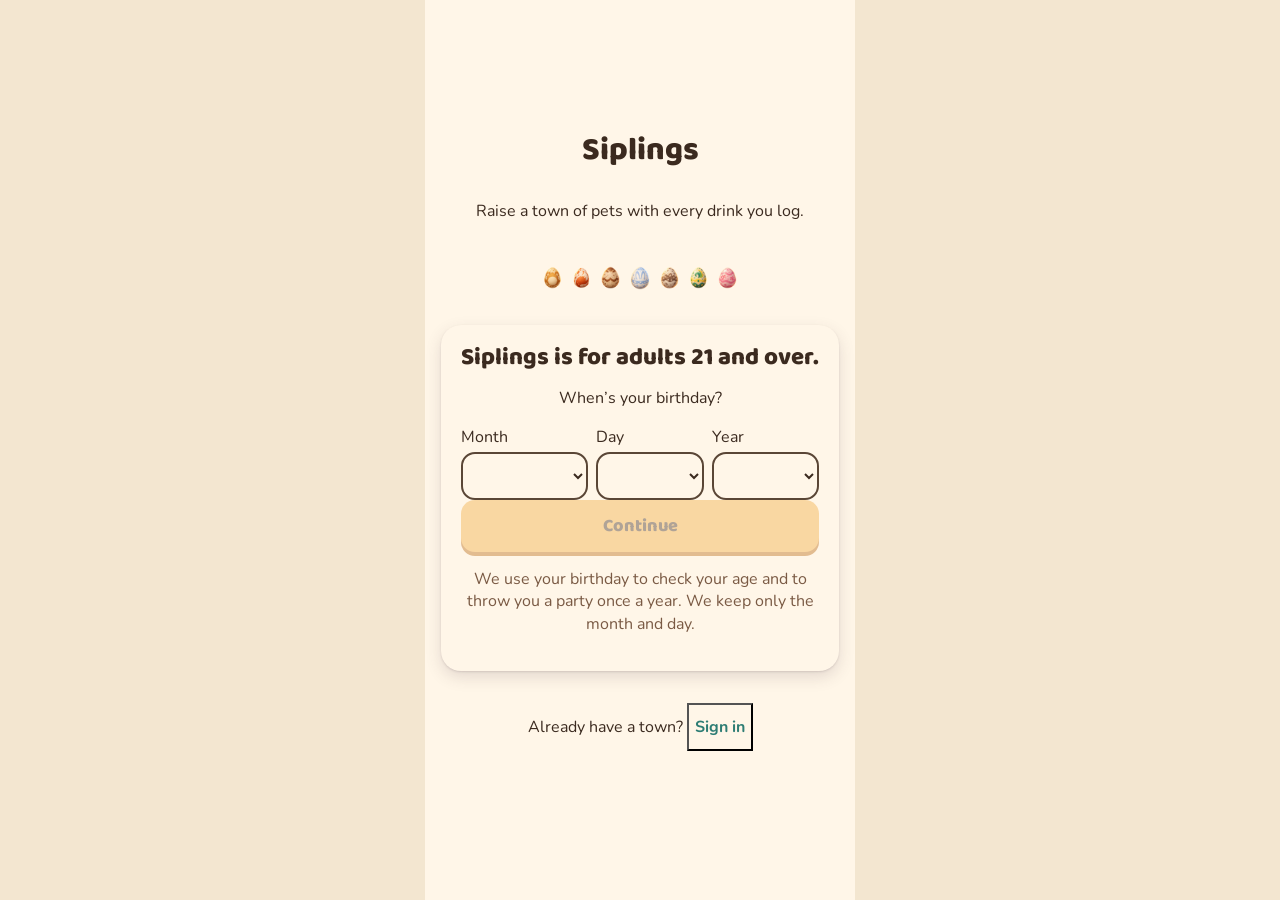
==== index.html @ 658ad74b "Deploy 366e95e" ====
<!doctype html>
<html lang="en">
  <head>
    <meta charset="utf-8" />
    <meta name="viewport" content="width=device-width, initial-scale=1, viewport-fit=cover" />
    <meta http-equiv="Content-Security-Policy" content="default-src 'self'; script-src 'self'; style-src 'self' 'unsafe-inline'; font-src 'self'; img-src 'self' data:; connect-src 'self' https://uokpckrjckctkxwiwllx.supabase.co; manifest-src 'self'; worker-src 'self'; base-uri 'self'; form-action 'self'; object-src 'none'" />
    <meta name="robots" content="noindex, nofollow" />
    <meta name="theme-color" content="#FFF6E8" />
    <meta name="apple-mobile-web-app-capable" content="yes" />
    <meta name="mobile-web-app-capable" content="yes" />
    <meta name="apple-mobile-web-app-status-bar-style" content="black-translucent" />
    <meta name="apple-mobile-web-app-title" content="Siplings" />
    <link rel="manifest" href="./manifest.webmanifest" />
    <link rel="icon" href="./icons/icon.svg" type="image/svg+xml" />
    <link rel="apple-touch-icon" href="./icons/apple-touch-icon.png" />
    <title>Siplings</title>
    <script type="module" crossorigin src="./assets/index-3RTa4uJ9.js"></script>
    <link rel="stylesheet" crossorigin href="./assets/index-CnV04S6D.css">
  </head>
  <body>
    <div id="app"></div>
  </body>
</html>
---- assets/index-CnV04S6D.css ----
@font-face{font-family:"Baloo 2";font-style:normal;font-display:swap;font-weight:600;src:url(./baloo-2-latin-600-normal-tIfxVoAe.woff2)format("woff2"),url(./baloo-2-latin-600-normal-B4tNaogw.woff)format("woff")}@font-face{font-family:"Baloo 2";font-style:normal;font-display:swap;font-weight:800;src:url(./baloo-2-latin-800-normal-BbF3Etk1.woff2)format("woff2"),url(./baloo-2-latin-800-normal-B8BXfZF7.woff)format("woff")}@font-face{font-family:Nunito;font-style:normal;font-display:swap;font-weight:400;src:url(./nunito-latin-400-normal-r8SDr6Up.woff2)format("woff2"),url(./nunito-latin-400-normal-DKg4f3fz.woff)format("woff")}@font-face{font-family:Nunito;font-style:normal;font-display:swap;font-weight:700;src:url(./nunito-latin-700-normal-Dort48En.woff2)format("woff2"),url(./nunito-latin-700-normal-OcDqTBcA.woff)format("woff")}:root{--cream:#fff6e8;--parchment:#f3e6d0;--ink:#3b2a1f;--ink-soft:#7a5a44;--honey:#f2a93b;--honey-edge:#b8660f;--cocoa:#5a4636;--teal:#2e7d74;--berry:#b83d55;--sage:#3d6b3a;--sky:#c9ddea;--lavender:#d9cdee;--sun:#f6d58a;--dusk:#2b2440;--cap-gold:#e8b43a;--coaster-tan:#c98b5a;--shadow-tint:74 51 70;--radius-card:20px;--radius-button:14px;--radius-pill:999px;--space:4px;--edge:4px;--nav-height:64px;--font-heading:"Baloo 2", system-ui, sans-serif;--font-body:"Nunito", system-ui, sans-serif;--safe-top:env(safe-area-inset-top,0px);--safe-right:env(safe-area-inset-right,0px);--safe-bottom:env(safe-area-inset-bottom,0px);--safe-left:env(safe-area-inset-left,0px);--lightningcss-light:initial;--lightningcss-dark: ;color-scheme:light}*,:before,:after{box-sizing:border-box}html{-webkit-text-size-adjust:100%;background:var(--parchment)}body{background:var(--parchment);min-height:100dvh;color:var(--ink);font-family:var(--font-body);overscroll-behavior:none;margin:0;font-size:16px;line-height:1.4}h1,h2,h3{font-family:var(--font-heading);margin:0;font-weight:800;line-height:1.1}.num{font-family:var(--font-heading);font-variant-numeric:tabular-nums}:focus-visible{outline:3px solid var(--teal);outline-offset:2px}@media (prefers-reduced-motion:reduce){*,:before,:after{transition-duration:.01ms!important;animation-duration:.01ms!important}}html.reduce-motion *,html.reduce-motion :before,html.reduce-motion :after{transition-duration:.01ms!important;animation-duration:.01ms!important}.app{background:var(--cream);flex-direction:column;max-width:430px;min-height:100dvh;margin:0 auto;display:flex;overflow-x:clip}.status-panel{height:var(--safe-top);background:var(--cream);z-index:2;position:sticky;top:0}.header{padding:calc(var(--space) * 3) calc(var(--space) * 4 + var(--safe-right)) calc(var(--space) * 3) calc(var(--space) * 4 + var(--safe-left));justify-content:space-between;align-items:center;gap:calc(var(--space) * 2);display:flex}.main{justify-content:center;align-items:center;gap:calc(var(--space) * 4);padding:calc(var(--space) * 4) calc(var(--space) * 4 + var(--safe-right)) calc(var(--space) * 4) calc(var(--space) * 4 + var(--safe-left));text-align:center;flex-direction:column;flex:1;display:flex}.footer{padding:calc(var(--space) * 3) calc(var(--space) * 4 + var(--safe-right)) calc(var(--space) * 3 + var(--safe-bottom)) calc(var(--space) * 4 + var(--safe-left))}.card{background:var(--cream);border-radius:var(--radius-card);box-shadow:0 1px 2px rgb(var(--shadow-tint) / 15%), 0 6px 16px rgb(var(--shadow-tint) / 15%);padding:calc(var(--space) * 5);width:100%}.btn{border-radius:var(--radius-button);width:100%;min-width:48px;min-height:52px;font:800 1.125rem/1 var(--font-heading);cursor:pointer;border:0;transition:transform 80ms,box-shadow 80ms}.btn-primary{background:var(--honey);color:var(--ink);box-shadow:0 var(--edge) 0 var(--honey-edge)}.btn-primary:active{box-shadow:0 1px 0 var(--honey-edge);transform:translateY(3px)}.btn-secondary{background:var(--cream);color:var(--ink);border:2px solid var(--cocoa);box-shadow:0 var(--edge) 0 var(--cocoa)}.btn-quiet{min-width:48px;color:var(--teal);width:auto;min-height:48px;font:700 1rem var(--font-body);background:0 0}.btn:disabled{opacity:.4;cursor:not-allowed}.log-button{background:var(--honey);width:88px;height:88px;color:var(--ink);font:800 1.25rem/1 var(--font-heading);box-shadow:0 var(--edge) 0 var(--honey-edge);cursor:pointer;border:0;border-radius:50%;margin:0 auto;display:block}.log-button:active{box-shadow:0 1px 0 var(--honey-edge);transform:translateY(3px)}.log-button:disabled{opacity:.4}.xp-bar{align-items:center;gap:calc(var(--space) * 2);width:100%;display:flex}.xp-track{border-radius:var(--radius-pill);background:var(--cocoa);flex:1;height:14px;overflow:hidden}.xp-fill{background:var(--honey);border-radius:var(--radius-pill);height:100%;transition:width .6s}.level-badge{background:var(--honey);border-radius:var(--radius-pill);padding:2px 10px;font-weight:800}.muted{color:var(--ink-soft)}.field{gap:var(--space);text-align:left;flex-direction:column;width:100%;display:flex}.field select,.field input{border-radius:var(--radius-button);border:2px solid var(--cocoa);background:var(--cream);min-height:48px;color:var(--ink);font:1rem var(--font-body);padding:0 12px}.row{gap:calc(var(--space) * 2);width:100%;display:flex}.row>*{flex:1}.toast{left:50%;bottom:calc(var(--space) * 4 + var(--safe-bottom) + 120px);background:var(--cream);width:min(398px,100% - 32px);color:var(--ink);border-radius:var(--radius-card);box-shadow:0 6px 16px rgb(var(--shadow-tint) / 25%);padding:14px 16px;font-weight:700;position:fixed;transform:translate(-50%)}.pet-placeholder{border:4px dashed var(--cocoa);width:180px;height:200px;color:var(--ink);border-radius:50% 50% 46% 46%;place-items:center;padding:12px;font-weight:700;display:grid}.pet-placeholder.egg{background:var(--parchment)}.pet-placeholder.hatched{background:var(--sun);border-radius:40%}.sr-only{clip:rect(0 0 0 0);white-space:nowrap;width:1px;height:1px;position:absolute;overflow:hidden}.screen{padding-bottom:calc(var(--nav-height) + var(--safe-bottom) + 24px);flex-direction:column;flex:1;display:flex}.screen-title{font:800 1.5rem/1.2 var(--font-heading);margin:0}.tier-line{margin:0}.pad{padding:0 calc(var(--space) * 4 + var(--safe-right)) 0 calc(var(--space) * 4 + var(--safe-left))}.explain{background:var(--parchment);border-radius:var(--radius-button);margin:0 16px 8px;padding:10px 14px}.hint{color:var(--ink-soft);margin:4px 0;font-size:.95rem}.bottom-nav{width:min(430px,100%);min-height:calc(var(--nav-height) + var(--safe-bottom));padding:0 var(--safe-right) var(--safe-bottom) var(--safe-left);background:var(--cream);box-shadow:0 -2px 10px rgb(var(--shadow-tint) / 15%);z-index:50;grid-template-columns:repeat(5,1fr);align-items:center;display:grid;position:fixed;bottom:0;left:50%;transform:translate(-50%)}.nav-tab{min-height:56px;color:var(--ink-soft);font:700 .8rem var(--font-body);flex-direction:column;justify-content:center;align-items:center;text-decoration:none;display:flex}.nav-tab.active{color:var(--ink)}.nav-log{background:var(--honey);width:72px;height:72px;color:var(--ink);font:800 1.15rem/1 var(--font-heading);box-shadow:0 var(--edge) 0 var(--honey-edge);cursor:pointer;border:0;border-radius:50%;justify-self:center;margin-top:-28px;position:relative}.cloud-pip{background:var(--sky);border-radius:50%;place-items:center;width:26px;height:26px;font-size:.9rem;display:grid;position:absolute;top:-2px;right:-2px}.pet-art,.egg-art{color:var(--ink);text-shadow:0 1px #ffffffb3;border:4px dashed;flex:none;place-items:center;font-weight:800;display:grid}.pet-art{border-radius:42%}.egg-art{border-radius:50% 50% 46% 46%/60% 60% 40% 40%}.town{flex:1;padding:0 16px}.plaza{background:radial-gradient(circle, var(--sun) 0 14%, var(--parchment) 15% 100%);border-radius:50%;width:560px;height:560px;position:absolute;top:50%;left:50%;transform:translate(-50%,-50%)}.plot{cursor:pointer;min-width:64px;min-height:64px;color:var(--ink);background:0 0;border:0;flex-direction:column;align-items:center;gap:2px;padding:0;display:flex;position:absolute;transform:translate(-50%,-50%)}.egg-plot{cursor:default}.signpost{background:var(--cream);border-radius:var(--radius-pill);font:700 .8rem var(--font-body);overflow-wrap:anywhere;text-align:center;max-width:30vw;box-shadow:0 1px 2px rgb(var(--shadow-tint) / 20%);padding:2px 8px}.lantern{background:var(--cream);min-width:72px;min-height:72px;box-shadow:0 var(--edge) 0 var(--cocoa);cursor:pointer;border:0;border-radius:50%;flex-direction:column;justify-content:center;align-items:center;display:flex;position:absolute;top:50%;left:50%;transform:translate(-50%,-50%)}.streak-number{font:800 1.25rem/1 var(--font-heading)}.grace{letter-spacing:2px;color:var(--honey-edge);font-size:.6rem}.pet-header{align-items:flex-start}.mood-chip{border-radius:var(--radius-pill);min-height:48px;font:700 .95rem var(--font-body);color:var(--ink);cursor:pointer;border:0;padding:0 14px}.mood-happy{background:var(--sun)}.mood-neutral{background:var(--sky)}.mood-sleepy{background:var(--lavender)}.room{border-radius:var(--radius-card);background:linear-gradient(var(--parchment) 0 55%, var(--sun) 55% 100%);flex:1;place-items:center;min-height:220px;margin:12px 16px;display:grid;position:relative}.pet-tap{cursor:pointer;background:0 0;border:0;padding:0;position:relative}.pet-tap:active{transform:scale(.96,1.04)}.heart{color:var(--berry);font-size:1.5rem;animation:.9s ease-out forwards rise;position:absolute;top:-10px;right:0}.float{font:800 1.1rem var(--font-heading);animation:1.4s ease-out forwards rise;position:absolute;top:16px}@keyframes rise{0%{opacity:1;transform:translateY(0)}to{opacity:0;transform:translateY(-40px)}}.action-row{gap:8px;padding:0 16px 8px;display:flex}.dots{justify-content:center;gap:4px;display:flex}.dot{cursor:pointer;background:0 0;border:0;width:48px;height:48px;position:relative}.dot:after{content:"";background:var(--parchment);border:2px solid var(--cocoa);border-radius:50%;position:absolute;inset:19px}.dot.on:after{background:var(--honey)}.scrim{background:rgb(var(--shadow-tint) / 35%);z-index:100;justify-content:center;align-items:flex-end;display:flex;position:fixed;inset:0}.sheet{background:var(--cream);border-radius:var(--radius-card) var(--radius-card) 0 0;width:min(430px,100%);max-height:88dvh;padding:8px 16px calc(16px + var(--safe-bottom));outline:none;animation:.2s ease-out slide-up;overflow-y:auto}.sheet-full{max-height:96dvh}@keyframes slide-up{0%{opacity:.6;transform:translateY(40px)}}.sheet-grip{background:var(--parchment);border-radius:3px;width:40px;height:5px;margin:0 auto 4px}.sheet-head{justify-content:space-between;align-items:center;display:flex}.sheet-head h2{font:800 1.2rem/1.2 var(--font-heading);margin:0}.close{min-width:48px}.sheet-body{flex-direction:column;gap:12px;display:flex}.type-tabs{grid-template-columns:repeat(4,1fr);gap:6px;display:grid}.type-tab{border-radius:var(--radius-button);background:var(--parchment);min-height:64px;color:var(--ink);font:700 .8rem var(--font-body);cursor:pointer;border:2px solid #0000;flex-direction:column;justify-content:center;align-items:center;gap:2px;padding:4px;display:flex}.type-tab.on{border-color:var(--honey-edge);background:var(--sun)}.type-tab .pet-art,.type-tab .egg-art{border-width:2px}.cocktail-icon{font-size:1.6rem}.presets{flex-direction:column;gap:8px;display:flex}.preset{border-radius:var(--radius-button);background:var(--honey);min-height:64px;color:var(--ink);box-shadow:0 var(--edge) 0 var(--honey-edge);font:800 1.1rem var(--font-heading);text-align:left;cursor:pointer;-webkit-touch-callout:none;-webkit-user-select:none;user-select:none;border:0;justify-content:space-between;align-items:center;gap:8px;padding:8px 16px;display:flex}.preset-size{font:700 .95rem var(--font-body)}.preset-custom{background:var(--cream);border:2px solid var(--cocoa);box-shadow:0 var(--edge) 0 var(--cocoa)}.chip{border-radius:var(--radius-pill);border:2px solid var(--cocoa);background:var(--cream);min-height:48px;color:var(--ink);font:700 .95rem var(--font-body);cursor:pointer;padding:0 14px}.chip.on{background:var(--honey);border-color:var(--honey-edge)}.chips{flex-wrap:wrap;gap:6px;display:flex}.sheet-foot{flex-wrap:wrap;justify-content:space-between;align-items:center;gap:8px;display:flex}.when{align-items:center;gap:6px;display:flex}.when select,.field select{border-radius:var(--radius-button);border:2px solid var(--cocoa);background:var(--cream);min-height:48px;color:var(--ink);font:700 1rem var(--font-body);padding:0 10px}.stepper{flex-wrap:wrap;align-items:center;gap:8px;display:flex}.step{border:2px solid var(--cocoa);background:var(--cream);min-width:48px;min-height:48px;font:800 1.3rem var(--font-heading);cursor:pointer;color:var(--ink);border-radius:50%}.stepper-value{text-align:center;min-width:64px;font-weight:800}.editor-list,.build-rows,.plain,.history{flex-direction:column;gap:8px;margin:0;padding:0;list-style:none;display:flex}.editor-row{flex-direction:column;gap:8px;padding:12px;display:flex}.build-row{flex-wrap:wrap;justify-content:space-between;align-items:center;gap:8px;display:flex}.share-bar{border-radius:var(--radius-pill);background:var(--parchment);height:14px;display:flex;overflow:hidden}.share:nth-child(odd){background:var(--teal)}.share:nth-child(2n){background:var(--honey)}.btn-danger{background:var(--berry);color:var(--cream);box-shadow:0 var(--edge) 0 #7d2537}.danger{color:var(--berry)}.cloud{color:var(--teal)}.toast{bottom:calc(var(--nav-height) + var(--safe-bottom) + 20px);z-index:60;justify-content:space-between;align-items:center;gap:8px;animation:.2s ease-out toast-in;display:flex}.toast-actions{flex:none;display:flex}.level-toast{left:50%;bottom:calc(var(--nav-height) + var(--safe-bottom) + 96px);background:var(--sun);border-radius:var(--radius-pill);font:800 1rem var(--font-heading);z-index:60;white-space:nowrap;padding:10px 18px;position:fixed;transform:translate(-50%)}@keyframes toast-in{0%{opacity:0;transform:translate(-50%,20px)}}.celebration{z-index:200;background:rgb(var(--shadow-tint) / 55%);padding:16px 16px calc(24px + var(--safe-bottom));justify-content:center;align-items:flex-end;display:flex;position:fixed;inset:0}.celebration-card{text-align:center;flex-direction:column;align-items:center;gap:12px;max-width:398px;display:flex}.list-screen{flex-direction:column;gap:12px;padding:0 16px;display:flex}.history-btn{text-align:left;border-radius:var(--radius-button);background:var(--cream);width:100%;min-height:56px;box-shadow:0 1px 3px rgb(var(--shadow-tint) / 20%);color:var(--ink);font:1rem var(--font-body);cursor:pointer;border:0;flex-direction:column;align-items:flex-start;gap:2px;padding:10px 14px;display:flex}.history-btn:disabled{cursor:default;opacity:1}.bar-row{grid-template-columns:5.5em 1fr auto;align-items:center;gap:8px;display:grid}.bar{border-radius:var(--radius-pill);background:var(--teal);min-width:4px;height:12px}@media (prefers-reduced-motion:reduce){.sheet,.heart,.float{animation:none}.toast{animation:.2s linear fade-in}.heart,.float{display:none}.xp-fill{transition:none}}@keyframes fade-in{0%{opacity:0}}.sheet-tools{justify-content:space-between;align-items:center;gap:8px;display:flex}.sheet-foot .preset-custom{flex:1}.sheet-body>*,.presets>*,.preset{flex-shrink:0}.form-tag{font:700 .7rem var(--font-body);display:block}.pet-art.stage-2{border-style:solid;border-radius:40%}.pet-art.stage-3{border-style:double;border-width:6px;border-radius:38%}.signpost .form{font-size:.7rem;font-weight:700;display:block}.header-link{text-align:left;color:inherit;font:inherit;cursor:pointer;background:0 0;border:none;min-height:48px;padding:0}.rank-chip{border-radius:var(--radius-pill);background:var(--cream);border:2px solid var(--cocoa);min-height:48px;font:700 .875rem var(--font-body);color:var(--ink);align-items:center;gap:8px;padding:4px 12px 4px 4px;display:inline-flex}.rank-emblem{background:var(--cap-gold);border:3px dashed var(--honey-edge);width:36px;height:36px;font:800 1rem var(--font-heading);border-radius:50%;flex:none;place-items:center;display:grid}.rank-emblem.big{width:64px;height:64px;font-size:1.5rem}.rank-card{align-items:center;gap:16px;display:flex}.style-bar{border-radius:var(--radius-pill);background:var(--parchment);border:2px solid var(--cocoa);height:28px;display:flex;position:relative;overflow:hidden}.style-seg{height:100%}.style-line{background:var(--ink);width:3px;position:absolute;top:-4px;bottom:-4px}.style-line-label{font:700 .75rem var(--font-body);color:var(--ink-soft)}.style-rows{flex-direction:column;gap:6px;margin:0;padding:0;list-style:none;display:flex}.style-row{align-items:center;gap:8px;display:flex}.style-row .swatch{border-radius:4px;flex:none;width:14px;height:14px}.style-row .num{margin-left:auto}.silhouettes{grid-template-columns:repeat(3,minmax(0,1fr));gap:8px;margin:0;display:grid}.silhouette{text-align:center;flex-direction:column;align-items:center;gap:4px;margin:0;font-size:.75rem;display:flex}.silhouette-shape{opacity:.55;border:3px dashed;border-radius:42%;flex:none;min-width:40px;min-height:40px}.silhouette.filled .silhouette-shape{opacity:1;border-style:solid}.ladder{margin:0;padding:0;list-style:none}.ladder li{border-bottom:1px solid var(--parchment);justify-content:space-between;padding:6px 0;display:flex}.ladder li.current{font-weight:800}.cheers{flex-direction:column;align-items:center;gap:12px;padding:24px;display:flex;position:relative}.cheers .glass{border:3px solid var(--cocoa);background:var(--sky);border-top:none;border-radius:0 0 10px 10px;width:26px;height:34px;animation:2.5s ease-in-out forwards cheers-glass;position:absolute;bottom:44%;right:18%}.cheers .pet-art{animation:2.5s ease-in-out forwards cheers-pet}.cheers-still .glass,.cheers-still .pet-art{animation:none}.cheers-still .pet-art{box-shadow:0 0 24px 8px var(--sun)}.cheers-still .glass{transform:translateY(-18px)rotate(-12deg)}@keyframes cheers-glass{0%{opacity:0;transform:scale(.4)}15%{opacity:1;transform:scale(1)}45%{transform:translateY(-18px)rotate(-12deg)}65%{transform:translateY(-26px)translate(-14px)rotate(-30deg)}85%{opacity:1;transform:translateY(-18px)rotate(-12deg)}to{opacity:0;transform:translateY(-18px)scale(.3)}}@keyframes cheers-pet{0%,to{transform:none}20%,80%{transform:translateY(-6px)scaleY(1.04)}}.evolve-glow{animation:1.5s ease-in-out evolve-glow}@keyframes evolve-glow{50%{box-shadow:0 0 36px 14px var(--sun)}}@media (prefers-reduced-motion:reduce){.cheers .glass,.cheers .pet-art,.evolve-glow{animation:none}}.profile-top{text-align:center;flex-direction:column;align-items:center;display:flex}.profile-top .field{text-align:left;align-self:stretch}.draft{white-space:pre-wrap;word-break:break-word;background:var(--parchment);border-radius:8px;padding:8px;font-size:.85rem}.brand-chips{gap:6px;margin-bottom:8px;padding-bottom:4px;display:flex;overflow-x:auto}.brand-chips .chip{white-space:nowrap;flex:none;min-height:52px}.brand-list{flex-direction:column;gap:4px;margin-bottom:12px;display:flex}.brand-row{touch-action:pan-y;background:var(--cream);border-radius:var(--radius-button);align-items:center;gap:4px;display:flex}.brand-pick{text-align:left;min-height:56px;font:inherit;color:var(--ink);cursor:pointer;background:0 0;border:none;flex-direction:column;flex:1;justify-content:center;padding:4px 8px;display:flex}.brand-name{font-weight:700}.star{min-width:48px;min-height:48px;color:var(--honey-edge);cursor:pointer;background:0 0;border:none;font-size:1.4rem}.check{align-items:center;gap:6px;min-height:48px;display:flex}.fine{font-size:.8rem}.pet-tap{position:relative}.pet-tap.performing .pet-art{animation:.8s ease-in-out infinite trick-bounce}@keyframes trick-bounce{0%,to{transform:translateY(0)rotate(0)}50%{transform:translateY(-10px)rotate(-4deg)}}@media (prefers-reduced-motion:reduce){.pet-tap.performing .pet-art{animation:none}}.trick-banner{white-space:nowrap;background:var(--cream);border:2px solid var(--cocoa);border-radius:var(--radius-pill);font:700 .95rem var(--font-body);color:var(--ink);padding:2px 12px;position:absolute;bottom:-8px;left:50%;transform:translate(-50%)}.trick-list{flex-direction:column;gap:6px;margin-bottom:12px;display:flex}.trick-card{border-radius:var(--radius-button);background:var(--cream);border:2px solid var(--parchment);align-items:center;gap:8px;min-height:56px;padding:4px 8px;display:flex}.trick-card.rarity-uncommon{border-color:var(--sage)}.trick-card.rarity-rare{border-color:var(--teal)}.trick-card.rarity-legendary{border-color:var(--honey-edge)}.trick-play{text-align:left;min-height:48px;font:inherit;color:var(--ink);cursor:pointer;background:0 0;border:none;flex:1;align-items:center;gap:10px;display:flex}.trick-play span:last-child{flex-direction:column;display:flex}.trick-art{background:var(--sun);width:40px;height:40px;color:var(--ink);border-radius:50%;place-items:center;font-weight:800;display:grid}.trick-art.unknown{background:var(--parchment);color:var(--ink-soft)}.wallet-pills{gap:calc(var(--space) * 2);flex-wrap:wrap;display:inline-flex}.currency-pill{align-items:center;gap:var(--space);border-radius:var(--radius-pill);background:var(--cream);border:2px solid var(--cocoa);min-height:32px;font-family:var(--font-heading);font-variant-numeric:tabular-nums;color:var(--ink);padding:2px 12px 2px 6px;font-weight:800;display:inline-flex}.currency-icon{border-radius:50%;place-items:center;width:22px;height:22px;font-size:14px;line-height:1;display:inline-grid}.currency-pill.coasters .currency-icon{background:var(--coaster-tan);color:var(--cream)}.currency-pill.goldenCaps .currency-icon{background:var(--cap-gold);color:var(--ink)}.shop{gap:calc(var(--space) * 3);display:grid}.theme-rail{gap:calc(var(--space) * 2);padding-bottom:var(--space);scrollbar-width:none;display:flex;overflow-x:auto}.theme-tab{justify-items:center;gap:var(--space);width:76px;min-height:84px;padding:var(--space);color:var(--ink);font:inherit;text-align:center;background:0 0;border:0;flex:none;font-size:13px;line-height:1.2;display:grid}.theme-portrait{background:var(--sun);border:3px solid var(--cream);width:52px;height:52px;font-family:var(--font-heading);border-radius:50%;place-items:center;font-size:22px;font-weight:800;display:grid}.theme-tab.on .theme-portrait{border-color:var(--honey-edge)}.theme-tab.locked .theme-portrait{opacity:.45}.lock-line,.reason-line{margin:0}.item-grid{gap:calc(var(--space) * 3);grid-template-columns:repeat(auto-fill,minmax(150px,1fr));margin:0;padding:0;list-style:none;display:grid}.item-card{justify-items:center;gap:var(--space);width:100%;min-height:176px;padding:calc(var(--space) * 3);border-radius:var(--radius-card);background:var(--cream);color:var(--ink);font:inherit;text-align:center;border:3px solid var(--cocoa);box-shadow:0 2px 0 rgb(var(--shadow-tint) / 15%);display:grid;position:relative}.item-name{font-weight:700}.rarity-word{letter-spacing:.02em;font-size:13px;font-weight:700}.rarity-common{border-style:solid}.rarity-uncommon{border-style:dotted;border-color:var(--teal)}.rarity-rare{border-style:double;border-width:6px;border-color:var(--berry)}.rarity-legendary{border-color:var(--honey-edge);background-image:radial-gradient(circle at 10px 10px, var(--cap-gold) 5px, transparent 6px), radial-gradient(circle at calc(100% - 10px) 10px, var(--cap-gold) 5px, transparent 6px), radial-gradient(circle at 10px calc(100% - 10px), var(--cap-gold) 5px, transparent 6px), radial-gradient(circle at calc(100% - 10px) calc(100% - 10px), var(--cap-gold) 5px, transparent 6px), linear-gradient(110deg, var(--cream) 40%, #fff2cf 50%, var(--cream) 60%);background-size:100% 100%,100% 100%,100% 100%,100% 100%,300% 100%;animation:6s linear infinite shimmer}@keyframes shimmer{0%{background-position:0 0,0 0,0 0,0 0,100% 0}to{background-position:0 0,0 0,0 0,0 0,-200% 0}}@media (prefers-reduced-motion:reduce){.rarity-legendary{animation:none}}.price-pill{border-radius:var(--radius-pill);font-family:var(--font-heading);font-variant-numeric:tabular-nums;background:var(--parchment);padding:2px 10px;font-weight:800;display:inline-block}.price-pill.goldenCaps{background:var(--sun)}.owned-tag{border-radius:var(--radius-pill);background:var(--sage);color:var(--cream);padding:0 8px;font-size:13px;font-weight:700;position:absolute;top:8px;right:8px}.item-hero{justify-items:center;gap:var(--space);padding:calc(var(--space) * 4);border-radius:var(--radius-card);border:3px solid var(--cocoa);display:grid}.confirm-line{font-size:18px}.item-art{place-items:center;display:inline-grid}.item-crate{background:var(--sun);border:2px solid var(--honey-edge);color:var(--ink);font-family:var(--font-heading);border-bottom-width:5px;border-radius:10px;place-items:center;font-size:14px;font-weight:800;transition:width .2s,height .2s;display:grid}.item-art.slot-rug .item-crate{background:var(--lavender);border-color:var(--cocoa);border-radius:50%}.item-art.slot-wall .item-crate,.item-art.slot-wallpaper .item-crate{background:var(--sky);border-color:var(--teal)}.item-art.slot-flooring .item-crate{background:var(--parchment);border-color:var(--cocoa)}.room.decorated{background:0 0;margin:8px auto;padding:0 8px;display:block}.home-scene{border-radius:var(--radius-card);box-shadow:0 2px 0 rgb(var(--shadow-tint) / 15%);margin:0 auto;position:relative;overflow:hidden}.backdrop{background:linear-gradient(var(--sky), var(--lavender));color:var(--ink-soft);text-align:right;padding:4px 12px;font-size:13px}.home-wall,.home-floor{position:relative}.home-wall{border-bottom:4px solid var(--cocoa);background:repeating-linear-gradient(90deg,#f7e2c4 0 22px,#f1d7b4 22px 44px)}.home-floor{background:repeating-linear-gradient(0deg,#e8c99a 0 20px,#e2bf8c 20px 40px)}.layer-name{color:var(--ink-soft);pointer-events:none;font-size:12px;position:absolute;top:4px;right:8px}.bed-spot,.placed,.ghost,.grid-tile{position:absolute}.bed-spot{pointer-events:none;background:var(--lavender);border:2px solid var(--cocoa);text-align:center;border-radius:14px;place-items:center;padding:4px;font-size:12px;display:grid}.bed-spot.hatched{background:repeating-linear-gradient(45deg, var(--lavender) 0 6px, #c7b8e3 6px 12px)}.placed{border:2px solid var(--honey-edge);background:var(--sun);color:var(--ink);font:inherit;z-index:2;border-bottom-width:5px;border-radius:10px;place-items:center;padding:2px;font-size:11px;line-height:1.1;display:grid;overflow:hidden}.placed.slot-rug{z-index:1;background:var(--lavender);border-color:var(--cocoa);opacity:.85;border-radius:50%}.placed.slot-tabletop{z-index:3;background:var(--cream);width:auto;margin:18%}.placed.slot-wall{background:var(--sky);border-color:var(--teal)}.placed.selected{outline:3px solid var(--teal);outline-offset:1px;z-index:4}.pet-spot{pointer-events:none;z-index:5;place-items:center;display:grid;position:absolute;inset:0}.pet-spot .pet-tap{pointer-events:auto}.grid-tile{border:1px dashed rgb(var(--shadow-tint) / 35%);background:0 0;padding:0}.ghost{border:3px solid var(--sage);z-index:6;pointer-events:none;background:#3d6b3a2e;border-radius:10px;place-items:center;font-weight:800;display:grid}.ghost.no-fit{border:3px dashed var(--berry);color:var(--berry);background:repeating-linear-gradient(45deg,#b83d5533 0 6px,#0000 6px 12px)}.decor{flex-direction:column;height:100dvh;display:flex}.decor-stage{flex:1;min-height:0;padding:8px;position:relative;overflow:auto}.decor .placed.selected{touch-action:none}.decor-stage.dragging .placed{pointer-events:none}.float-bar{border-radius:var(--radius-card);background:var(--parchment);flex-wrap:wrap;align-items:center;gap:8px;margin:0 0 8px;padding:8px;display:flex}.float-bar .btn{flex:1;min-height:52px}.float-name{width:100%;font-weight:700}.hold-line,.note{text-align:center;max-width:420px;margin:8px auto 0}.tray{padding:12px 16px calc(12px + var(--safe-bottom));background:var(--cream);border-radius:var(--radius-card) var(--radius-card) 0 0;box-shadow:0 -2px 8px rgb(var(--shadow-tint) / 15%);flex:none}.tray-head{justify-content:space-between;align-items:center;gap:12px;display:flex}.tray-head .done{width:auto;min-width:120px}.tray-tabs{gap:8px;margin:8px 0;display:flex;overflow-x:auto}.tray-tabs .chip{flex:none}.tray-list{gap:8px;min-height:96px;margin:0;padding:0;list-style:none;display:flex;overflow-x:auto}.tray-group{align-items:center;gap:8px;display:flex}.tray-item{border-radius:var(--radius-button);border:2px solid var(--cocoa);background:var(--parchment);min-width:96px;min-height:56px;color:var(--ink);font:inherit;justify-items:center;gap:4px;padding:6px;font-size:13px;display:grid}.tray-item.on{border-color:var(--teal);background:#e3f1ee}.town-header{flex-wrap:wrap;gap:8px}.town{padding:0}.town-map{height:calc(100dvh - 150px - var(--nav-height) - var(--safe-bottom));overscroll-behavior:contain;scrollbar-width:none;min-height:360px;overflow:auto}.town-ground{background:radial-gradient(circle,#cfe3c4 0 45%,#b9d6ab 46% 100%);position:relative}.exterior{background:var(--coaster-tan);border:2px solid var(--cocoa);border-radius:8px 8px 4px 4px;width:64px;height:40px;display:block;position:relative}.exterior .roof{background:var(--berry);border-radius:10px 10px 2px 2px;height:16px;position:absolute;top:-14px;left:-6px;right:-6px}.exterior .porch{background:var(--cocoa);border-radius:2px;height:8px;position:absolute;bottom:-8px;left:8px;right:8px}.exterior .tower{background:var(--coaster-tan);border:2px solid var(--cocoa);border-radius:6px 6px 0 0;width:18px;height:36px;position:absolute;top:-34px;right:-10px}.nest{background:var(--cocoa);opacity:.6;border-radius:50%;width:56px;height:14px;margin-bottom:-10px;display:block}.breeding-nest{border:2px dashed var(--cocoa);cursor:pointer;background:#d8bf95;border-radius:50%;place-items:center;width:64px;height:52px;padding:0;font-size:22px;display:grid;position:absolute;top:33%;left:50%;transform:translate(-50%,-50%)}.breeding-nest.ready{box-shadow:0 0 0 4px var(--sun), 0 0 18px var(--honey)}.nest-eggs{gap:2px;animation:1.6s ease-in-out infinite wobble;display:flex}.signpost .stars{color:var(--honey-edge)}.badge-grid{grid-template-columns:repeat(auto-fill,minmax(150px,1fr));gap:12px;margin:0;padding:0;list-style:none;display:grid}.badge{border-radius:var(--radius-card);text-align:center;justify-items:center;gap:4px;padding:12px;display:grid}.badge.earned{background:var(--sun);border:3px solid var(--honey-edge)}.badge.unearned{border:2px dashed var(--ink-soft);color:var(--ink-soft);background:0 0}.badge-mark{font-size:28px}.badge-caps{font-family:var(--font-heading);font-weight:800}.breeding-egg{border:3px solid var(--cocoa);border-radius:50% 50% 46% 46%/60% 60% 40% 40%;flex:none;position:relative}.breeding-egg.glow{box-shadow:0 0 14px var(--sun)}.breeding-egg .crack{background:var(--ink);clip-path:polygon(0 50%,15% 0,30% 100%,45% 0,60% 100%,75% 0,90% 100%,100% 50%);height:4px;position:absolute;inset:30% 20% auto}.breeding-egg.cracks-2 .crack{height:8px}.breeding-egg.cracks-3 .crack{height:14px}.hybrid-art{border:4px dashed;border-radius:46% 46% 40% 40%;flex:none;place-items:center;display:grid;position:relative}.hybrid-art.sleepy{opacity:.8;transform:scaleY(.85)}.hybrid-accent{border-radius:50% 50% 0 0;width:30%;height:22%;position:absolute;top:-6px;left:50%;transform:translate(-50%)}.hybrid-name{font:800 .8rem var(--font-heading);color:var(--ink);text-shadow:0 1px #ffffffb3}.nest-screen .card{gap:calc(var(--space) * 3);display:grid}.egg-ready{text-align:center;cursor:pointer;min-height:52px;font:inherit;border:0;justify-items:center}.nest-parents{justify-content:space-around;align-items:center;display:flex}.nest-parent{justify-items:center;margin:0;font-weight:700;display:grid}.warmth{align-items:center;gap:10px;display:flex}.warmth-bar{border-radius:var(--radius-pill);background:var(--parchment);border:2px solid var(--cocoa);flex:1;height:16px;overflow:hidden}.warmth-bar span{background:linear-gradient(90deg, var(--sun), var(--honey));height:100%;display:block}.warmth-num{font-weight:800}.pair-grid{grid-template-columns:repeat(auto-fill,minmax(96px,1fr));gap:8px;margin:0;padding:0;list-style:none;display:grid}.pair-pet{border-radius:var(--radius-card);border:2px solid var(--cocoa);background:var(--cream);width:100%;min-height:112px;font:700 .9rem var(--font-body);color:var(--ink);cursor:pointer;justify-items:center;gap:4px;padding:8px 4px;display:grid}.pair-pet.on{background:var(--honey);border-color:var(--honey-edge)}.pair-pet:disabled{opacity:.5;cursor:not-allowed}.egg-chip{border-radius:var(--radius-pill);border:2px solid var(--honey-edge);background:var(--sun);min-height:48px;color:var(--ink);font:700 .95rem var(--font-body);cursor:pointer;align-self:center;margin:0 16px 8px;padding:0 16px}.visitor{cursor:pointer;background:0 0;border:0;min-width:56px;min-height:56px;padding:0;position:absolute;bottom:14%;right:12%}.visitor.wandering .hybrid-art{animation:9s ease-in-out infinite alternate wander}@keyframes wander{0%{transform:translate(0)}to{transform:translate(-40px)}}.hatch-scene{z-index:60;padding:calc(16px + var(--safe-top)) 16px calc(16px + var(--safe-bottom));background:radial-gradient(circle, var(--sun) 0 25%, var(--parchment) 70%);align-content:center;place-items:center;gap:16px;display:grid;position:fixed;inset:0;overflow-y:auto}.hatch-egg{cursor:pointer;background:0 0;border:0;min-width:48px;min-height:48px;padding:12px}.hatch-hint{font:800 1.25rem var(--font-heading)}.reveal{justify-items:center;gap:12px;width:100%;max-width:420px;display:grid}.sparkles{color:var(--honey-edge);font-size:2rem}.name-card{text-align:center;gap:10px;display:grid}.badge-line{color:var(--teal);font-weight:800}.reveal-parents{justify-content:center;gap:16px;margin:0;padding:0;list-style:none;display:flex}.reveal-parents li{align-items:center;gap:6px;display:flex}.stack{gap:10px;display:grid}.album-grid{border-collapse:separate;border-spacing:4px;table-layout:fixed;width:100%}.album-grid th{text-align:center}.album-cell{border:2px solid var(--cocoa);background:var(--cream);width:100%;min-height:72px;font:700 .7rem var(--font-body);color:var(--ink);border-radius:12px;align-content:center;justify-items:center;gap:2px;padding:4px 2px;display:grid}.album-cell.hatched{cursor:pointer}.album-cell.unhatched{opacity:.7;border-style:dashed}.silhouette-blob{background:var(--ink-soft);opacity:.25;border-radius:46%;width:28px;height:28px}.album-parents{gap:2px;display:flex}.pet-dot{place-items:center;display:inline-grid}.chip-mini{color:var(--ink-soft);font-size:.65rem}.album-rows{gap:6px;margin:0 0 12px;padding:0;list-style:none;display:grid}.album-rows .album-cell{text-align:left;grid-template-columns:auto 1fr auto;justify-items:start;min-height:56px;font-size:.9rem}.album-group{margin:8px 0 4px;font-size:1rem}.variant-list{gap:10px;margin:0;padding:0;list-style:none;display:grid}.variant{border-radius:var(--radius-card);border:2px solid;gap:10px;padding:10px;display:flex}.variant>div{flex:1;gap:4px;display:grid}@keyframes wobble{0%,to{transform:rotate(0)}50%{transform:rotate(-6deg)}}@media (prefers-reduced-motion:reduce){.nest-eggs,.visitor.wandering .hybrid-art{animation:none}}.event-banners{gap:8px;padding:8px 16px 0;display:grid}.event-banner{background:linear-gradient(135deg, var(--cream), var(--lavender));border-radius:var(--radius-card);box-shadow:0 1px 2px rgb(var(--shadow-tint) / 15%);padding:10px 14px}.event-title{margin:0 0 4px;font-weight:700}.event-bonus{color:var(--ink-soft);margin:0;font-size:14px}.event-quests-toggle{text-align:left;min-height:48px;padding:0}.event-quests{gap:4px;margin:0;padding:0;font-size:15px;list-style:none;display:grid}.event-quests li.done{color:var(--ink-soft)}.toggle-row{align-items:center;gap:12px;min-height:52px;display:flex}.toggle-row input{width:24px;height:24px}.pet-art{position:relative}.party-hat{font-size:18px;position:absolute;top:-14px;left:50%;transform:translate(-50%)}.town-balloons{font-size:28px;position:absolute;top:12px;left:50%;transform:translate(-50%)}.home-balloon{font-size:20px;display:block}.push-off{bottom:auto;top:calc(env(safe-area-inset-top) + 8px)}.quiet-hours{flex-wrap:wrap;align-items:center;gap:8px;display:flex}.quiet-hours input{min-height:48px}.nav-tab{position:relative}.badge-dot{background:var(--honey);border:2px solid var(--cocoa);border-radius:50%;width:10px;height:10px;margin-left:4px;display:inline-block}.nav-tab .badge-dot{margin:0;position:absolute;top:8px;right:calc(50% - 18px)}.town-buttons{right:max(12px,50% - 203px);bottom:calc(var(--nav-height) + var(--safe-bottom) + 12px);z-index:5;gap:8px;display:flex;position:fixed}.town-buttons .btn{min-width:48px;min-height:48px}.friend-row{flex-wrap:wrap;justify-content:space-between;align-items:center;gap:8px;min-height:48px;display:flex}.friend-link{min-height:48px;font:inherit;color:inherit;text-align:left;cursor:pointer;background:0 0;border:0;flex:1;align-items:center;gap:8px;display:flex}.friend-name{overflow-wrap:anywhere}.row-actions{gap:8px;display:flex}.more{min-width:48px;min-height:48px}.friend-code{letter-spacing:.08em;border:2px dashed var(--cocoa);background:var(--parchment);min-height:56px;color:var(--ink);border-radius:14px;padding:0 16px;font-size:1.6rem}.qr{image-rendering:pixelated;background:#fff;border-radius:8px;margin:12px auto 0;display:block}.lantern.unlit{filter:grayscale();opacity:.7}.ribbon{position:absolute;top:-6px;right:-2px}.back-home{margin:16px auto;display:block}.sticker-row{flex-wrap:wrap;gap:8px;display:flex}.sticker{border:2px solid var(--cocoa);background:var(--parchment);cursor:pointer;border-radius:14px;min-width:52px;min-height:52px;font-size:1.6rem}.sticker.left{background:var(--honey)}.sticker:disabled:not(.left){opacity:.45}.variant-row{flex-wrap:wrap;gap:8px;display:flex}.neighborhood .hood{aspect-ratio:1;width:min(100%,420px);margin:0 auto;position:relative}.island{border:2px solid var(--cocoa);background:var(--parchment);min-width:72px;min-height:56px;font:700 .8rem var(--font-body);color:var(--ink);cursor:pointer;border-radius:40%;flex-direction:column;align-items:center;gap:2px;padding:6px;display:flex;position:absolute;transform:translate(-50%,-50%)}.island.mine{background:var(--honey);min-width:96px;min-height:80px;top:50%;left:50%}.tabs{align-items:center;gap:4px;display:flex}.tabs .tab{border:2px solid var(--cocoa);background:var(--parchment);min-height:48px;font:700 .9rem var(--font-body);color:var(--ink);border-radius:14px;flex:1}.tabs .tab.active{background:var(--honey)}.tabs .info{min-width:48px;min-height:48px}.board-list{margin:0;padding:0;list-style:none}.board-row{background:var(--parchment);border:2px solid #0000;border-radius:14px;align-items:center;gap:12px;min-height:52px;margin-bottom:6px;padding:4px 12px;display:flex}.board-row.ring-1{border-color:#d9b44a}.board-row.ring-2{border-color:#b9bcc4}.board-row.ring-3{border-color:#c58b5a}.board-row.pinned{bottom:calc(var(--nav-height) + var(--safe-bottom) + 8px);background:var(--honey);z-index:2;position:sticky;top:8px}.board-rank{text-align:right;width:2ch}.board-name{flex:1}.onboarding .egg-row{flex-wrap:wrap;justify-content:center;gap:4px;margin:8px 0 16px;display:flex}.consent-list{gap:16px;display:grid}.consent{grid-template-columns:48px 1fr;align-items:start;gap:4px;min-height:48px;display:grid}.consent input[type=checkbox]{width:28px;height:28px;accent-color:var(--teal);margin:10px}.returning{text-align:center}.policy h2{margin-top:24px}.policy li{margin:6px 0}.help-rows{gap:12px;padding:0;list-style:none;display:grid}.help-row{gap:4px;display:grid}.help-actions{flex-wrap:wrap;gap:8px;display:flex}.help-actions .btn{min-height:48px}.checkin-actions{gap:8px;margin:12px 0;display:grid}.nav-log.paused{background:var(--lavender);width:auto;min-width:96px;box-shadow:none;border-radius:36px;padding:0 12px;font-size:.85rem;line-height:1.15}.pause-banner{background:var(--cream);border-radius:12px;align-items:center;gap:8px;margin:8px 16px;padding:8px 12px;display:flex}.pause-banner p{flex:1;margin:0}.radio{align-items:center;gap:12px;min-height:48px;display:flex}.radio input{width:24px;height:24px;accent-color:var(--teal)}.info-button{min-width:48px;min-height:48px}.tutorial{left:50%;bottom:calc(96px + env(safe-area-inset-bottom));z-index:40;background:var(--cream);border-radius:16px;width:min(398px,100% - 32px);padding:16px;position:fixed;transform:translate(-50%);box-shadow:0 4px 16px #0003}.spotlight{outline:4px solid var(--teal);outline-offset:4px}.share-arrow{bottom:calc(4px + env(safe-area-inset-bottom));color:var(--teal);font-size:2rem;position:fixed;left:50%;transform:translate(-50%)}.licenses{padding:0;list-style:none}.licenses pre{white-space:pre-wrap;font-size:.8rem}.licenses summary{align-items:center;min-height:48px;display:flex}.pet-art>span,.egg-art>span{color:var(--ink);background:#fff6e8eb;border-radius:8px;padding:0 4px}.badge.earned .muted{color:var(--ink)}html.reduce-motion .sheet,html.reduce-motion .heart,html.reduce-motion .float{animation:none}html.reduce-motion .toast{animation:.2s linear fade-in}html.reduce-motion .heart,html.reduce-motion .float{display:none}html.reduce-motion .xp-fill{transition:none}html.reduce-motion .cheers .glass,html.reduce-motion .cheers .pet-art,html.reduce-motion .evolve-glow,html.reduce-motion .pet-tap.performing .pet-art,html.reduce-motion .rarity-legendary,html.reduce-motion .nest-eggs,html.reduce-motion .visitor.wandering .hybrid-art{animation:none}.gallery-grid{grid-template-columns:repeat(auto-fill,minmax(96px,1fr));gap:8px;display:grid}.gallery figure{justify-items:center;gap:4px;margin:0;font-size:.75rem;display:grid}.gallery-still *,.gallery-still :before,.gallery-still :after{transition:none!important;animation:none!important}img.art{object-fit:contain;-webkit-user-select:none;user-select:none;max-width:100%;max-height:100%;display:block}img.art.mirrored{transform:scaleX(-1)}img.art.fill{object-fit:cover;pointer-events:none;width:100%;max-width:none;height:100%;max-height:none;position:absolute;inset:0}.egg-art:has(>.art){background:0 0!important;border:0!important}.breeding-egg:has(>.art){background:0 0!important;border:0!important}.cheers .glass:has(>.art){background:0 0!important;border:0!important}.egg-art>.art,.breeding-egg>.art,.item-art>.art,.exterior>.art,.bed-spot>.art,.placed>.art,.cheers .glass>.art{width:100%;height:100%}.cheers .glass:has(>.art){width:64px;height:64px}.exterior:has(>.art){background:0 0;border:0;width:96px;height:64px}.nest:has(>.art){opacity:1;background:0 0;width:72px;height:48px;margin-bottom:-24px}.nest>.art{width:100%;height:100%}.breeding-nest .art{width:44px;height:44px}.lantern .flame .art{width:32px;height:32px}.grace .art{width:12px;height:12px;display:inline-block}.currency-icon .art,.mood-icon .art{vertical-align:-.2em;width:1.2em;height:1.2em;display:inline-block}.sticker .art{width:32px;height:32px;display:inline-block}.preset-icon{margin:0 auto 4px;display:block}.preset-icon .art,.cocktail-icon .art{width:28px;height:28px;display:inline-block}img.art.tier-emblem{vertical-align:middle;width:24px;height:24px;margin-right:6px;display:inline-block}.backdrop:has(>.art){min-height:96px;position:relative}.backdrop>span{position:relative}:is(.bed-spot:has(>.art),.placed:has(>.art)){opacity:1;background:0 0;border-color:#0000}:is(.home-wall:has(>.art) .layer-name,.home-floor:has(>.art) .layer-name){border-radius:var(--radius-pill);color:var(--ink);background:#fff6e8e0;padding:1px 8px}
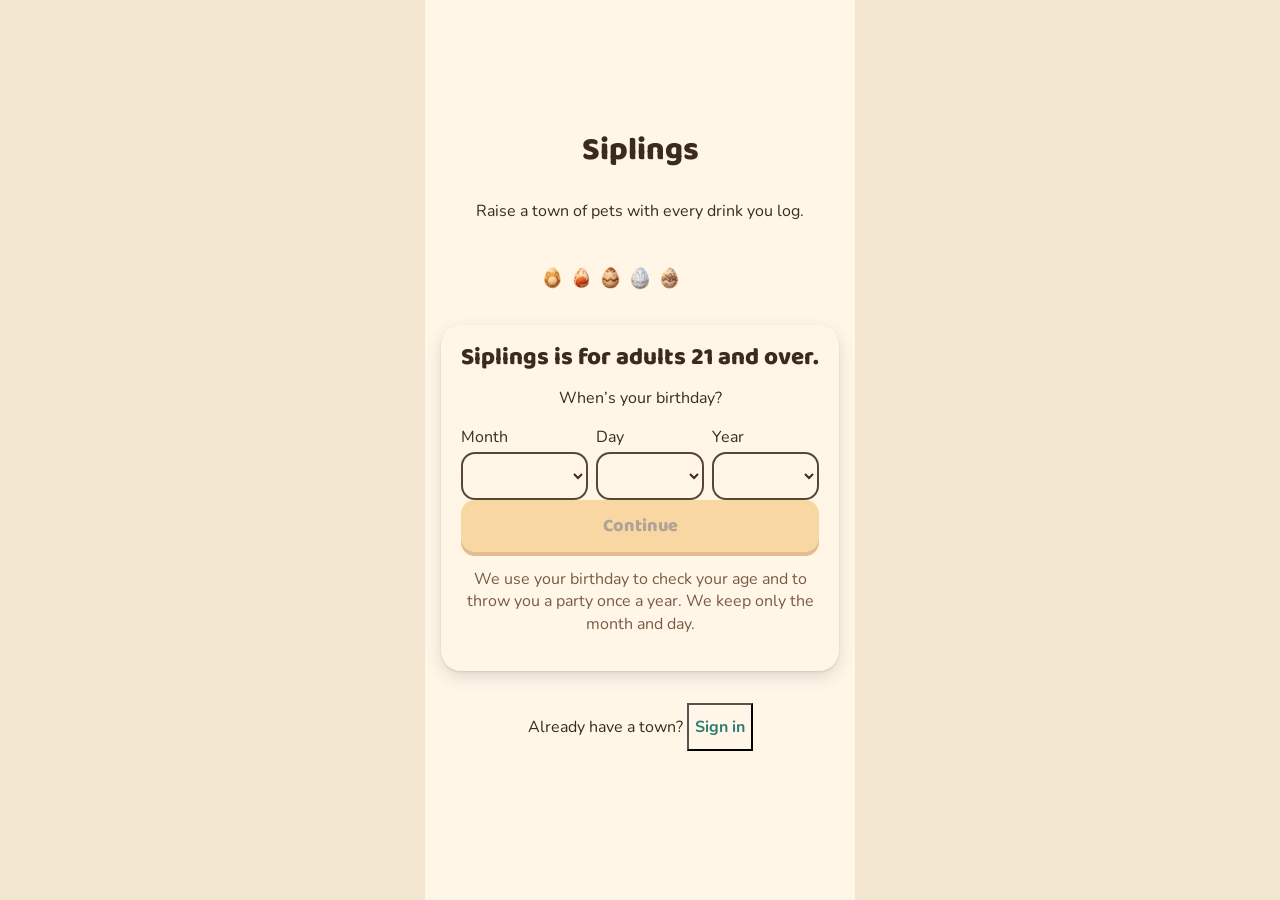
==== commit fd0919e8: "Deploy cadc128" ====
--- a/index.html
+++ b/index.html
@@ -14,7 +14,7 @@
     <link rel="icon" href="./icons/icon.svg" type="image/svg+xml" />
     <link rel="apple-touch-icon" href="./icons/apple-touch-icon.png" />
     <title>Siplings</title>
-    <script type="module" crossorigin src="./assets/index-3RTa4uJ9.js"></script>
+    <script type="module" crossorigin src="./assets/index-VZBXoXB5.js"></script>
     <link rel="stylesheet" crossorigin href="./assets/index-CnV04S6D.css">
   </head>
   <body>
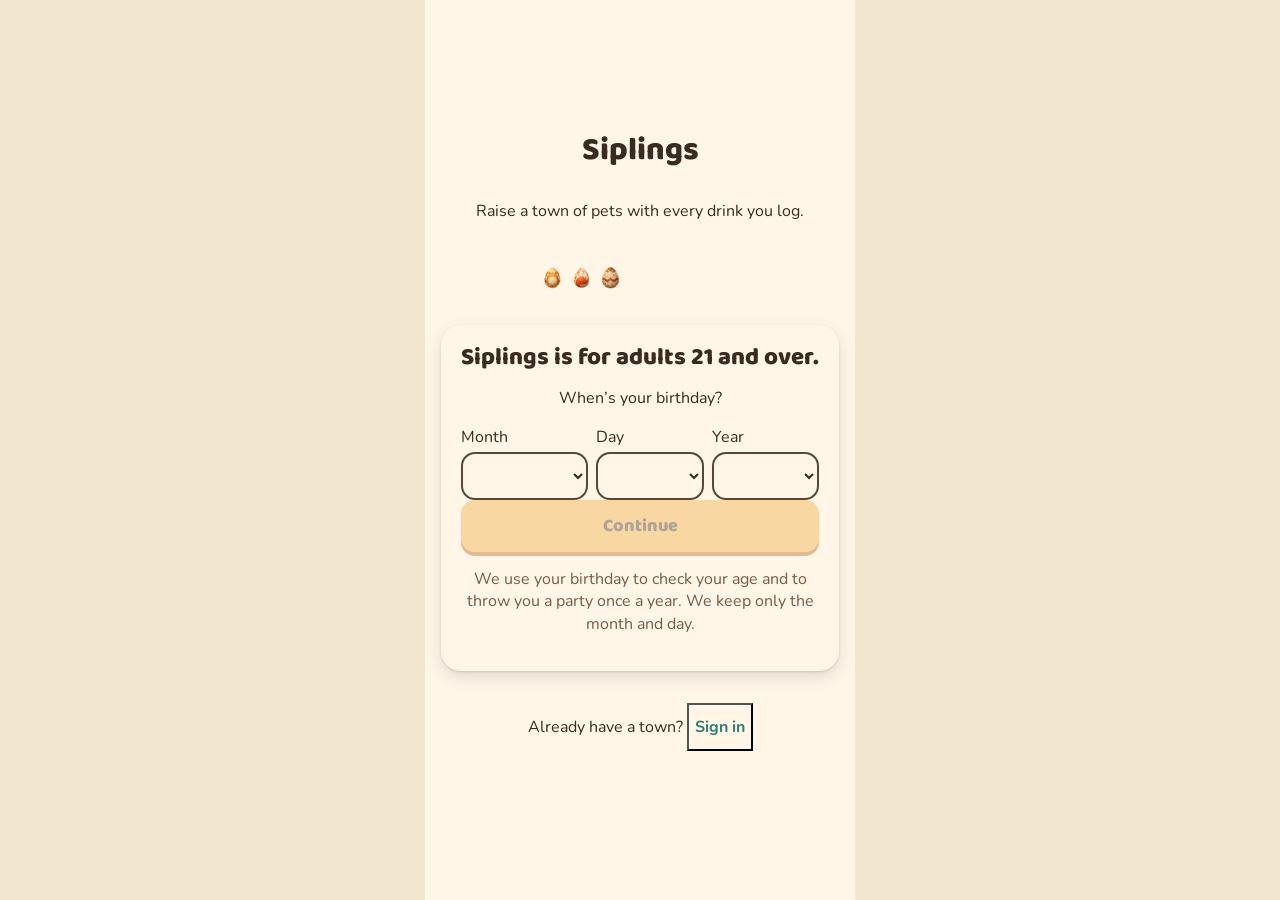
==== commit 9f925c92: "Deploy e32cb59" ====
--- a/index.html
+++ b/index.html
@@ -11,7 +11,7 @@
     <meta name="apple-mobile-web-app-status-bar-style" content="black-translucent" />
     <meta name="apple-mobile-web-app-title" content="Siplings" />
     <link rel="manifest" href="./manifest.webmanifest" />
-    <link rel="icon" href="./icons/icon.svg" type="image/svg+xml" />
+    <link rel="icon" href="./icons/icon-192.png" type="image/png" />
     <link rel="apple-touch-icon" href="./icons/apple-touch-icon.png" />
     <title>Siplings</title>
     <script type="module" crossorigin src="./assets/index-VZBXoXB5.js"></script>
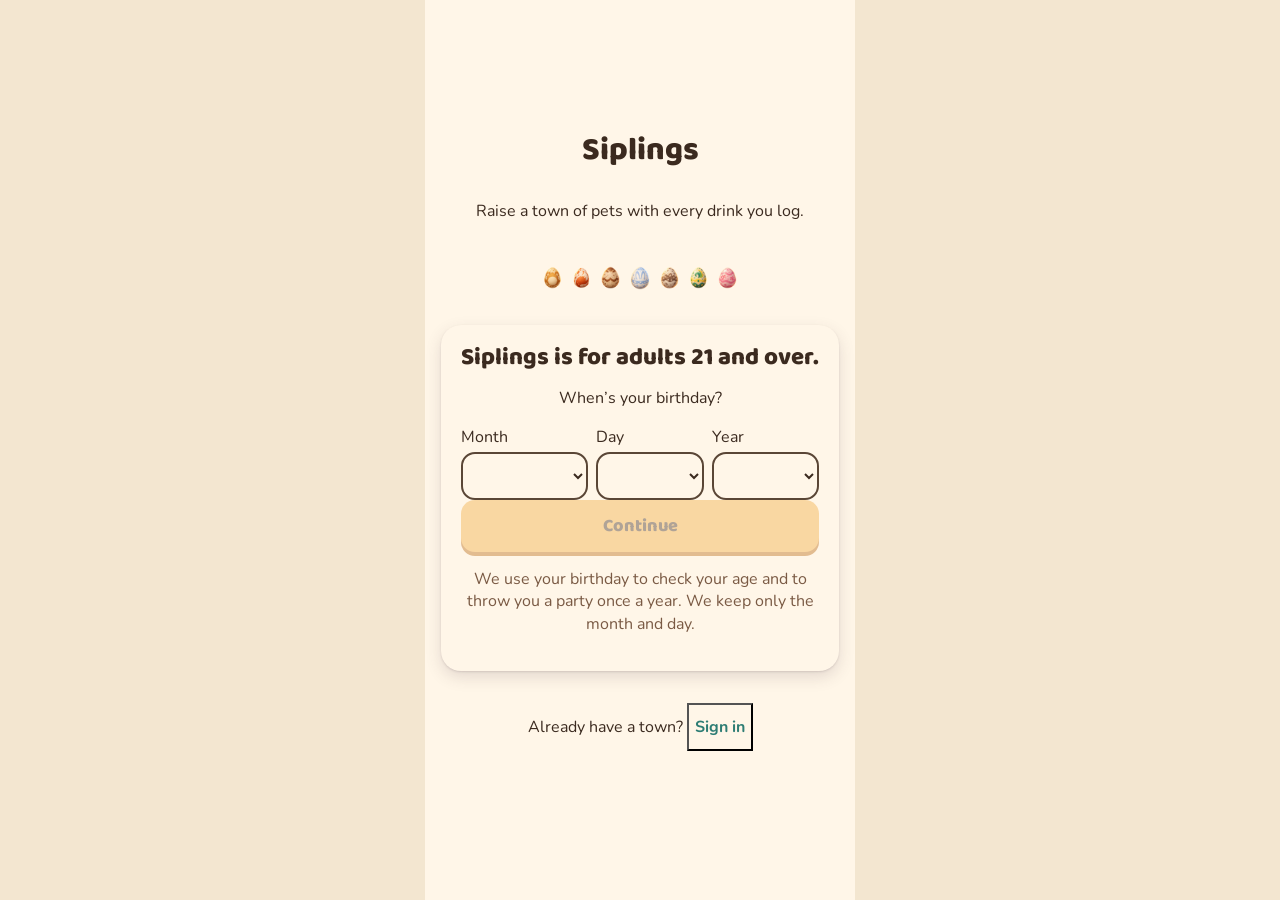
==== commit 21188e0f: "Deploy 0862543" ====
--- a/index.html
+++ b/index.html
@@ -14,8 +14,8 @@
     <link rel="icon" href="./icons/icon-192.png" type="image/png" />
     <link rel="apple-touch-icon" href="./icons/apple-touch-icon.png" />
     <title>Siplings</title>
-    <script type="module" crossorigin src="./assets/index-VZBXoXB5.js"></script>
-    <link rel="stylesheet" crossorigin href="./assets/index-CnV04S6D.css">
+    <script type="module" crossorigin src="./assets/index-DVnGsmJC.js"></script>
+    <link rel="stylesheet" crossorigin href="./assets/index-BTajLJru.css">
   </head>
   <body>
     <div id="app"></div>
--- a/assets/index-BTajLJru.css
+++ b/assets/index-BTajLJru.css
@@ -0,0 +1 @@
+@font-face{font-family:"Baloo 2";font-style:normal;font-display:swap;font-weight:600;src:url(./baloo-2-latin-600-normal-tIfxVoAe.woff2)format("woff2"),url(./baloo-2-latin-600-normal-B4tNaogw.woff)format("woff")}@font-face{font-family:"Baloo 2";font-style:normal;font-display:swap;font-weight:800;src:url(./baloo-2-latin-800-normal-BbF3Etk1.woff2)format("woff2"),url(./baloo-2-latin-800-normal-B8BXfZF7.woff)format("woff")}@font-face{font-family:Nunito;font-style:normal;font-display:swap;font-weight:400;src:url(./nunito-latin-400-normal-r8SDr6Up.woff2)format("woff2"),url(./nunito-latin-400-normal-DKg4f3fz.woff)format("woff")}@font-face{font-family:Nunito;font-style:normal;font-display:swap;font-weight:700;src:url(./nunito-latin-700-normal-Dort48En.woff2)format("woff2"),url(./nunito-latin-700-normal-OcDqTBcA.woff)format("woff")}:root{--cream:#fff6e8;--parchment:#f3e6d0;--ink:#3b2a1f;--ink-soft:#7a5a44;--honey:#f2a93b;--honey-edge:#b8660f;--cocoa:#5a4636;--teal:#2e7d74;--berry:#b83d55;--sage:#3d6b3a;--sky:#c9ddea;--lavender:#d9cdee;--sun:#f6d58a;--dusk:#2b2440;--cap-gold:#e8b43a;--coaster-tan:#c98b5a;--shadow-tint:74 51 70;--radius-card:20px;--radius-button:14px;--radius-pill:999px;--space:4px;--edge:4px;--nav-height:64px;--font-heading:"Baloo 2", system-ui, sans-serif;--font-body:"Nunito", system-ui, sans-serif;--safe-top:env(safe-area-inset-top,0px);--safe-right:env(safe-area-inset-right,0px);--safe-bottom:env(safe-area-inset-bottom,0px);--safe-left:env(safe-area-inset-left,0px);--lightningcss-light:initial;--lightningcss-dark: ;color-scheme:light}*,:before,:after{box-sizing:border-box}html{-webkit-text-size-adjust:100%;background:var(--parchment)}body{background:var(--parchment);min-height:100dvh;color:var(--ink);font-family:var(--font-body);overscroll-behavior:none;margin:0;font-size:16px;line-height:1.4}h1,h2,h3{font-family:var(--font-heading);margin:0;font-weight:800;line-height:1.1}.num{font-family:var(--font-heading);font-variant-numeric:tabular-nums}:focus-visible{outline:3px solid var(--teal);outline-offset:2px}@media (prefers-reduced-motion:reduce){*,:before,:after{transition-duration:.01ms!important;animation-duration:.01ms!important}}html.reduce-motion *,html.reduce-motion :before,html.reduce-motion :after{transition-duration:.01ms!important;animation-duration:.01ms!important}.app{background:var(--cream);flex-direction:column;max-width:430px;min-height:100dvh;margin:0 auto;display:flex;overflow-x:clip}.status-panel{height:var(--safe-top);background:var(--cream);z-index:2;position:sticky;top:0}.header{padding:calc(var(--space) * 3) calc(var(--space) * 4 + var(--safe-right)) calc(var(--space) * 3) calc(var(--space) * 4 + var(--safe-left));justify-content:space-between;align-items:center;gap:calc(var(--space) * 2);display:flex}.main{justify-content:center;align-items:center;gap:calc(var(--space) * 4);padding:calc(var(--space) * 4) calc(var(--space) * 4 + var(--safe-right)) calc(var(--space) * 4) calc(var(--space) * 4 + var(--safe-left));text-align:center;flex-direction:column;flex:1;display:flex}.footer{padding:calc(var(--space) * 3) calc(var(--space) * 4 + var(--safe-right)) calc(var(--space) * 3 + var(--safe-bottom)) calc(var(--space) * 4 + var(--safe-left))}.card{background:var(--cream);border-radius:var(--radius-card);box-shadow:0 1px 2px rgb(var(--shadow-tint) / 15%), 0 6px 16px rgb(var(--shadow-tint) / 15%);padding:calc(var(--space) * 5);width:100%}.btn{border-radius:var(--radius-button);width:100%;min-width:48px;min-height:52px;font:800 1.125rem/1 var(--font-heading);cursor:pointer;border:0;transition:transform 80ms,box-shadow 80ms}.btn-primary{background:var(--honey);color:var(--ink);box-shadow:0 var(--edge) 0 var(--honey-edge)}.btn-primary:active{box-shadow:0 1px 0 var(--honey-edge);transform:translateY(3px)}.btn-secondary{background:var(--cream);color:var(--ink);border:2px solid var(--cocoa);box-shadow:0 var(--edge) 0 var(--cocoa)}.btn-quiet{min-width:48px;color:var(--teal);width:auto;min-height:48px;font:700 1rem var(--font-body);background:0 0}.btn:disabled{opacity:.4;cursor:not-allowed}.log-button{background:var(--honey);width:88px;height:88px;color:var(--ink);font:800 1.25rem/1 var(--font-heading);box-shadow:0 var(--edge) 0 var(--honey-edge);cursor:pointer;border:0;border-radius:50%;margin:0 auto;display:block}.log-button:active{box-shadow:0 1px 0 var(--honey-edge);transform:translateY(3px)}.log-button:disabled{opacity:.4}.xp-bar{align-items:center;gap:calc(var(--space) * 2);width:100%;display:flex}.xp-track{border-radius:var(--radius-pill);background:var(--cocoa);flex:1;height:14px;overflow:hidden}.xp-fill{background:var(--honey);border-radius:var(--radius-pill);height:100%;transition:width .6s}.level-badge{background:var(--honey);border-radius:var(--radius-pill);padding:2px 10px;font-weight:800}.muted{color:var(--ink-soft)}.field{gap:var(--space);text-align:left;flex-direction:column;width:100%;display:flex}.field select,.field input{border-radius:var(--radius-button);border:2px solid var(--cocoa);background:var(--cream);min-height:48px;color:var(--ink);font:1rem var(--font-body);padding:0 12px}.row{gap:calc(var(--space) * 2);width:100%;display:flex}.row>*{flex:1}.toast{left:50%;bottom:calc(var(--space) * 4 + var(--safe-bottom) + 120px);background:var(--cream);width:min(398px,100% - 32px);color:var(--ink);border-radius:var(--radius-card);box-shadow:0 6px 16px rgb(var(--shadow-tint) / 25%);padding:14px 16px;font-weight:700;position:fixed;transform:translate(-50%)}.pet-placeholder{border:4px dashed var(--cocoa);width:180px;height:200px;color:var(--ink);border-radius:50% 50% 46% 46%;place-items:center;padding:12px;font-weight:700;display:grid}.pet-placeholder.egg{background:var(--parchment)}.pet-placeholder.hatched{background:var(--sun);border-radius:40%}.sr-only{clip:rect(0 0 0 0);white-space:nowrap;width:1px;height:1px;position:absolute;overflow:hidden}.screen{padding-bottom:calc(var(--nav-height) + var(--safe-bottom) + 24px);flex-direction:column;flex:1;display:flex}.screen-title{font:800 1.5rem/1.2 var(--font-heading);margin:0}.tier-line{margin:0}.pad{padding:0 calc(var(--space) * 4 + var(--safe-right)) 0 calc(var(--space) * 4 + var(--safe-left))}.explain{background:var(--parchment);border-radius:var(--radius-button);margin:0 16px 8px;padding:10px 14px}.hint{color:var(--ink-soft);margin:4px 0;font-size:.95rem}.bottom-nav{width:min(430px,100%);min-height:calc(var(--nav-height) + var(--safe-bottom));padding:0 var(--safe-right) var(--safe-bottom) var(--safe-left);background:var(--cream);box-shadow:0 -2px 10px rgb(var(--shadow-tint) / 15%);z-index:50;grid-template-columns:repeat(5,1fr);align-items:center;display:grid;position:fixed;bottom:0;left:50%;transform:translate(-50%)}.nav-tab{min-height:56px;color:var(--ink-soft);font:700 .8rem var(--font-body);flex-direction:column;justify-content:center;align-items:center;text-decoration:none;display:flex}.nav-tab.active{color:var(--ink)}.nav-log{background:var(--honey);width:72px;height:72px;color:var(--ink);font:800 1.15rem/1 var(--font-heading);box-shadow:0 var(--edge) 0 var(--honey-edge);cursor:pointer;border:0;border-radius:50%;justify-self:center;margin-top:-28px;position:relative}.cloud-pip{background:var(--sky);border-radius:50%;place-items:center;width:26px;height:26px;font-size:.9rem;display:grid;position:absolute;top:-2px;right:-2px}.pet-art,.egg-art{color:var(--ink);text-shadow:0 1px #ffffffb3;border:4px dashed;flex:none;place-items:center;font-weight:800;display:grid}.pet-art{border-radius:42%}.egg-art{border-radius:50% 50% 46% 46%/60% 60% 40% 40%}.town{flex:1;padding:0 16px}.plaza{background:radial-gradient(circle, var(--sun) 0 14%, var(--parchment) 15% 100%);border-radius:50%;width:560px;height:560px;position:absolute;top:50%;left:50%;transform:translate(-50%,-50%)}.plot{cursor:pointer;min-width:64px;min-height:64px;color:var(--ink);background:0 0;border:0;flex-direction:column;align-items:center;gap:2px;padding:0;display:flex;position:absolute;transform:translate(-50%,-50%)}.egg-plot{cursor:default}.egg-plot.visitable{cursor:pointer}.egg-wiggle{animation:.4s ease-in-out 2 wobble;display:inline-block}.egg-pips{color:var(--honey-edge);letter-spacing:1px}@media (prefers-reduced-motion:reduce){.egg-wiggle{animation:none}}.signpost{background:var(--cream);border-radius:var(--radius-pill);font:700 .8rem var(--font-body);overflow-wrap:anywhere;text-align:center;max-width:30vw;box-shadow:0 1px 2px rgb(var(--shadow-tint) / 20%);padding:2px 8px}.lantern{background:var(--cream);min-width:72px;min-height:72px;box-shadow:0 var(--edge) 0 var(--cocoa);cursor:pointer;border:0;border-radius:50%;flex-direction:column;justify-content:center;align-items:center;display:flex;position:absolute;top:50%;left:50%;transform:translate(-50%,-50%)}.streak-number{font:800 1.25rem/1 var(--font-heading)}.grace{letter-spacing:2px;color:var(--honey-edge);font-size:.6rem}.pet-header{align-items:flex-start}.mood-chip{border-radius:var(--radius-pill);min-height:48px;font:700 .95rem var(--font-body);color:var(--ink);cursor:pointer;border:0;padding:0 14px}.mood-happy{background:var(--sun)}.mood-neutral{background:var(--sky)}.mood-sleepy{background:var(--lavender)}.room{border-radius:var(--radius-card);background:linear-gradient(var(--parchment) 0 55%, var(--sun) 55% 100%);flex:1;place-items:center;min-height:220px;margin:12px 16px;display:grid;position:relative}.pet-tap{cursor:pointer;background:0 0;border:0;padding:0;position:relative}.pet-tap:active{transform:scale(.96,1.04)}.heart{color:var(--berry);font-size:1.5rem;animation:.9s ease-out forwards rise;position:absolute;top:-10px;right:0}.float{font:800 1.1rem var(--font-heading);animation:1.4s ease-out forwards rise;position:absolute;top:16px}@keyframes rise{0%{opacity:1;transform:translateY(0)}to{opacity:0;transform:translateY(-40px)}}.action-row{gap:8px;padding:0 16px 8px;display:flex}.dots{justify-content:center;gap:4px;display:flex}.dot{cursor:pointer;background:0 0;border:0;width:48px;height:48px;position:relative}.dot:after{content:"";background:var(--parchment);border:2px solid var(--cocoa);border-radius:50%;position:absolute;inset:19px}.dot.on:after{background:var(--honey)}.scrim{background:rgb(var(--shadow-tint) / 35%);z-index:100;justify-content:center;align-items:flex-end;display:flex;position:fixed;inset:0}.sheet{background:var(--cream);border-radius:var(--radius-card) var(--radius-card) 0 0;width:min(430px,100%);max-height:88dvh;padding:8px 16px calc(16px + var(--safe-bottom));outline:none;animation:.2s ease-out slide-up;overflow-y:auto}.sheet-full{max-height:96dvh}@keyframes slide-up{0%{opacity:.6;transform:translateY(40px)}}.sheet-grip{background:var(--parchment);border-radius:3px;width:40px;height:5px;margin:0 auto 4px}.sheet-head{justify-content:space-between;align-items:center;display:flex}.sheet-head h2{font:800 1.2rem/1.2 var(--font-heading);margin:0}.close{min-width:48px}.sheet-body{flex-direction:column;gap:12px;display:flex}.type-tabs{grid-template-columns:repeat(4,1fr);gap:6px;display:grid}.type-tab{border-radius:var(--radius-button);background:var(--parchment);min-height:64px;color:var(--ink);font:700 .8rem var(--font-body);cursor:pointer;border:2px solid #0000;flex-direction:column;justify-content:center;align-items:center;gap:2px;padding:4px;display:flex}.type-tab.on{border-color:var(--honey-edge);background:var(--sun)}.type-tab .pet-art,.type-tab .egg-art{border-width:2px}.cocktail-icon{font-size:1.6rem}.presets{flex-direction:column;gap:8px;display:flex}.preset{border-radius:var(--radius-button);background:var(--honey);min-height:64px;color:var(--ink);box-shadow:0 var(--edge) 0 var(--honey-edge);font:800 1.1rem var(--font-heading);text-align:left;cursor:pointer;-webkit-touch-callout:none;-webkit-user-select:none;user-select:none;border:0;justify-content:space-between;align-items:center;gap:8px;padding:8px 16px;display:flex}.preset-size{font:700 .95rem var(--font-body)}.preset-custom{background:var(--cream);border:2px solid var(--cocoa);box-shadow:0 var(--edge) 0 var(--cocoa)}.chip{border-radius:var(--radius-pill);border:2px solid var(--cocoa);background:var(--cream);min-height:48px;color:var(--ink);font:700 .95rem var(--font-body);cursor:pointer;padding:0 14px}.chip.on{background:var(--honey);border-color:var(--honey-edge)}.chips{flex-wrap:wrap;gap:6px;display:flex}.sheet-foot{flex-wrap:wrap;justify-content:space-between;align-items:center;gap:8px;display:flex}.when{align-items:center;gap:6px;display:flex}.when select,.field select{border-radius:var(--radius-button);border:2px solid var(--cocoa);background:var(--cream);min-height:48px;color:var(--ink);font:700 1rem var(--font-body);padding:0 10px}.stepper{flex-wrap:wrap;align-items:center;gap:8px;display:flex}.step{border:2px solid var(--cocoa);background:var(--cream);min-width:48px;min-height:48px;font:800 1.3rem var(--font-heading);cursor:pointer;color:var(--ink);border-radius:50%}.stepper-value{text-align:center;min-width:64px;font-weight:800}.editor-list,.build-rows,.plain,.history{flex-direction:column;gap:8px;margin:0;padding:0;list-style:none;display:flex}.editor-row{flex-direction:column;gap:8px;padding:12px;display:flex}.build-row{flex-wrap:wrap;justify-content:space-between;align-items:center;gap:8px;display:flex}.share-bar{border-radius:var(--radius-pill);background:var(--parchment);height:14px;display:flex;overflow:hidden}.share:nth-child(odd){background:var(--teal)}.share:nth-child(2n){background:var(--honey)}.btn-danger{background:var(--berry);color:var(--cream);box-shadow:0 var(--edge) 0 #7d2537}.danger{color:var(--berry)}.cloud{color:var(--teal)}.toast{bottom:calc(var(--nav-height) + var(--safe-bottom) + 20px);z-index:60;justify-content:space-between;align-items:center;gap:8px;animation:.2s ease-out toast-in;display:flex}.toast-actions{flex:none;display:flex}.level-toast{left:50%;bottom:calc(var(--nav-height) + var(--safe-bottom) + 96px);background:var(--sun);border-radius:var(--radius-pill);font:800 1rem var(--font-heading);z-index:60;white-space:nowrap;padding:10px 18px;position:fixed;transform:translate(-50%)}@keyframes toast-in{0%{opacity:0;transform:translate(-50%,20px)}}.celebration{z-index:200;background:rgb(var(--shadow-tint) / 55%);padding:16px 16px calc(24px + var(--safe-bottom));justify-content:center;align-items:flex-end;display:flex;position:fixed;inset:0}.celebration-card{text-align:center;flex-direction:column;align-items:center;gap:12px;max-width:398px;display:flex}.list-screen{flex-direction:column;gap:12px;padding:0 16px;display:flex}.history-btn{text-align:left;border-radius:var(--radius-button);background:var(--cream);width:100%;min-height:56px;box-shadow:0 1px 3px rgb(var(--shadow-tint) / 20%);color:var(--ink);font:1rem var(--font-body);cursor:pointer;border:0;flex-direction:column;align-items:flex-start;gap:2px;padding:10px 14px;display:flex}.history-btn:disabled{cursor:default;opacity:1}.bar-row{grid-template-columns:5.5em 1fr auto;align-items:center;gap:8px;display:grid}.bar{border-radius:var(--radius-pill);background:var(--teal);min-width:4px;height:12px}@media (prefers-reduced-motion:reduce){.sheet,.heart,.float{animation:none}.toast{animation:.2s linear fade-in}.heart,.float{display:none}.xp-fill{transition:none}}@keyframes fade-in{0%{opacity:0}}.sheet-tools{justify-content:space-between;align-items:center;gap:8px;display:flex}.sheet-foot .preset-custom{flex:1}.sheet-body>*,.presets>*,.preset{flex-shrink:0}.form-tag{font:700 .7rem var(--font-body);display:block}.pet-art.stage-2{border-style:solid;border-radius:40%}.pet-art.stage-3{border-style:double;border-width:6px;border-radius:38%}.signpost .form{font-size:.7rem;font-weight:700;display:block}.header-link{text-align:left;color:inherit;font:inherit;cursor:pointer;background:0 0;border:none;min-height:48px;padding:0}.rank-chip{border-radius:var(--radius-pill);background:var(--cream);border:2px solid var(--cocoa);min-height:48px;font:700 .875rem var(--font-body);color:var(--ink);align-items:center;gap:8px;padding:4px 12px 4px 4px;display:inline-flex}.rank-emblem{background:var(--cap-gold);border:3px dashed var(--honey-edge);width:36px;height:36px;font:800 1rem var(--font-heading);border-radius:50%;flex:none;place-items:center;display:grid}.rank-emblem.big{width:64px;height:64px;font-size:1.5rem}.rank-card{align-items:center;gap:16px;display:flex}.style-bar{border-radius:var(--radius-pill);background:var(--parchment);border:2px solid var(--cocoa);height:28px;display:flex;position:relative;overflow:hidden}.style-seg{height:100%}.style-line{background:var(--ink);width:3px;position:absolute;top:-4px;bottom:-4px}.style-line-label{font:700 .75rem var(--font-body);color:var(--ink-soft)}.style-rows{flex-direction:column;gap:6px;margin:0;padding:0;list-style:none;display:flex}.style-row{align-items:center;gap:8px;display:flex}.style-row .swatch{border-radius:4px;flex:none;width:14px;height:14px}.style-row .num{margin-left:auto}.silhouettes{grid-template-columns:repeat(3,minmax(0,1fr));gap:8px;margin:0;display:grid}.silhouette{text-align:center;flex-direction:column;align-items:center;gap:4px;margin:0;font-size:.75rem;display:flex}.silhouette-shape{opacity:.55;border:3px dashed;border-radius:42%;flex:none;min-width:40px;min-height:40px}.silhouette.filled .silhouette-shape{opacity:1;border-style:solid}.ladder{margin:0;padding:0;list-style:none}.ladder li{border-bottom:1px solid var(--parchment);justify-content:space-between;padding:6px 0;display:flex}.ladder li.current{font-weight:800}.cheers{flex-direction:column;align-items:center;gap:12px;padding:24px;display:flex;position:relative}.cheers .glass{border:3px solid var(--cocoa);background:var(--sky);border-top:none;border-radius:0 0 10px 10px;width:26px;height:34px;animation:2.5s ease-in-out forwards cheers-glass;position:absolute;bottom:44%;right:18%}.cheers .pet-art{animation:2.5s ease-in-out forwards cheers-pet}.cheers-still .glass,.cheers-still .pet-art{animation:none}.cheers-still .pet-art{box-shadow:0 0 24px 8px var(--sun)}.cheers-still .glass{transform:translateY(-18px)rotate(-12deg)}@keyframes cheers-glass{0%{opacity:0;transform:scale(.4)}15%{opacity:1;transform:scale(1)}45%{transform:translateY(-18px)rotate(-12deg)}65%{transform:translateY(-26px)translate(-14px)rotate(-30deg)}85%{opacity:1;transform:translateY(-18px)rotate(-12deg)}to{opacity:0;transform:translateY(-18px)scale(.3)}}@keyframes cheers-pet{0%,to{transform:none}20%,80%{transform:translateY(-6px)scaleY(1.04)}}.evolve-glow{animation:1.5s ease-in-out evolve-glow}@keyframes evolve-glow{50%{box-shadow:0 0 36px 14px var(--sun)}}@media (prefers-reduced-motion:reduce){.cheers .glass,.cheers .pet-art,.evolve-glow{animation:none}}.profile-top{text-align:center;flex-direction:column;align-items:center;display:flex}.profile-top .field{text-align:left;align-self:stretch}.draft{white-space:pre-wrap;word-break:break-word;background:var(--parchment);border-radius:8px;padding:8px;font-size:.85rem}.brand-chips{gap:6px;margin-bottom:8px;padding-bottom:4px;display:flex;overflow-x:auto}.brand-chips .chip{white-space:nowrap;flex:none;min-height:52px}.brand-list{flex-direction:column;gap:4px;margin-bottom:12px;display:flex}.brand-row{touch-action:pan-y;background:var(--cream);border-radius:var(--radius-button);align-items:center;gap:4px;display:flex}.brand-pick{text-align:left;min-height:56px;font:inherit;color:var(--ink);cursor:pointer;background:0 0;border:none;flex-direction:column;flex:1;justify-content:center;padding:4px 8px;display:flex}.brand-name{font-weight:700}.star{min-width:48px;min-height:48px;color:var(--honey-edge);cursor:pointer;background:0 0;border:none;font-size:1.4rem}.check{align-items:center;gap:6px;min-height:48px;display:flex}.fine{font-size:.8rem}.pet-tap{position:relative}.pet-tap.performing .pet-art{animation:.8s ease-in-out infinite trick-bounce}@keyframes trick-bounce{0%,to{transform:translateY(0)rotate(0)}50%{transform:translateY(-10px)rotate(-4deg)}}@media (prefers-reduced-motion:reduce){.pet-tap.performing .pet-art{animation:none}}.trick-banner{white-space:nowrap;background:var(--cream);border:2px solid var(--cocoa);border-radius:var(--radius-pill);font:700 .95rem var(--font-body);color:var(--ink);padding:2px 12px;position:absolute;bottom:-8px;left:50%;transform:translate(-50%)}.trick-list{flex-direction:column;gap:6px;margin-bottom:12px;display:flex}.trick-card{border-radius:var(--radius-button);background:var(--cream);border:2px solid var(--parchment);align-items:center;gap:8px;min-height:56px;padding:4px 8px;display:flex}.trick-card.rarity-uncommon{border-color:var(--sage)}.trick-card.rarity-rare{border-color:var(--teal)}.trick-card.rarity-legendary{border-color:var(--honey-edge)}.trick-play{text-align:left;min-height:48px;font:inherit;color:var(--ink);cursor:pointer;background:0 0;border:none;flex:1;align-items:center;gap:10px;display:flex}.trick-play span:last-child{flex-direction:column;display:flex}.trick-art{background:var(--sun);width:40px;height:40px;color:var(--ink);border-radius:50%;place-items:center;font-weight:800;display:grid}.trick-art.unknown{background:var(--parchment);color:var(--ink-soft)}.wallet-pills{gap:calc(var(--space) * 2);flex-wrap:wrap;display:inline-flex}.currency-pill{align-items:center;gap:var(--space);border-radius:var(--radius-pill);background:var(--cream);border:2px solid var(--cocoa);min-height:32px;font-family:var(--font-heading);font-variant-numeric:tabular-nums;color:var(--ink);padding:2px 12px 2px 6px;font-weight:800;display:inline-flex}.currency-icon{border-radius:50%;place-items:center;width:22px;height:22px;font-size:14px;line-height:1;display:inline-grid}.currency-pill.coasters .currency-icon{background:var(--coaster-tan);color:var(--cream)}.currency-pill.goldenCaps .currency-icon{background:var(--cap-gold);color:var(--ink)}.shop{gap:calc(var(--space) * 3);display:grid}.theme-rail{gap:calc(var(--space) * 2);padding-bottom:var(--space);scrollbar-width:none;display:flex;overflow-x:auto}.theme-tab{justify-items:center;gap:var(--space);width:76px;min-height:84px;padding:var(--space);color:var(--ink);font:inherit;text-align:center;background:0 0;border:0;flex:none;font-size:13px;line-height:1.2;display:grid}.theme-portrait{background:var(--sun);border:3px solid var(--cream);width:52px;height:52px;font-family:var(--font-heading);border-radius:50%;place-items:center;font-size:22px;font-weight:800;display:grid}.theme-tab.on .theme-portrait{border-color:var(--honey-edge)}.theme-tab.locked .theme-portrait{opacity:.45}.lock-line,.reason-line{margin:0}.item-grid{gap:calc(var(--space) * 3);grid-template-columns:repeat(auto-fill,minmax(150px,1fr));margin:0;padding:0;list-style:none;display:grid}.item-card{justify-items:center;gap:var(--space);width:100%;min-height:176px;padding:calc(var(--space) * 3);border-radius:var(--radius-card);background:var(--cream);color:var(--ink);font:inherit;text-align:center;border:3px solid var(--cocoa);box-shadow:0 2px 0 rgb(var(--shadow-tint) / 15%);display:grid;position:relative}.item-name{font-weight:700}.rarity-word{letter-spacing:.02em;font-size:13px;font-weight:700}.rarity-common{border-style:solid}.rarity-uncommon{border-style:dotted;border-color:var(--teal)}.rarity-rare{border-style:double;border-width:6px;border-color:var(--berry)}.rarity-legendary{border-color:var(--honey-edge);background-image:radial-gradient(circle at 10px 10px, var(--cap-gold) 5px, transparent 6px), radial-gradient(circle at calc(100% - 10px) 10px, var(--cap-gold) 5px, transparent 6px), radial-gradient(circle at 10px calc(100% - 10px), var(--cap-gold) 5px, transparent 6px), radial-gradient(circle at calc(100% - 10px) calc(100% - 10px), var(--cap-gold) 5px, transparent 6px), linear-gradient(110deg, var(--cream) 40%, #fff2cf 50%, var(--cream) 60%);background-size:100% 100%,100% 100%,100% 100%,100% 100%,300% 100%;animation:6s linear infinite shimmer}@keyframes shimmer{0%{background-position:0 0,0 0,0 0,0 0,100% 0}to{background-position:0 0,0 0,0 0,0 0,-200% 0}}@media (prefers-reduced-motion:reduce){.rarity-legendary{animation:none}}.price-pill{border-radius:var(--radius-pill);font-family:var(--font-heading);font-variant-numeric:tabular-nums;background:var(--parchment);padding:2px 10px;font-weight:800;display:inline-block}.price-pill.goldenCaps{background:var(--sun)}.owned-tag{border-radius:var(--radius-pill);background:var(--sage);color:var(--cream);padding:0 8px;font-size:13px;font-weight:700;position:absolute;top:8px;right:8px}.item-hero{justify-items:center;gap:var(--space);padding:calc(var(--space) * 4);border-radius:var(--radius-card);border:3px solid var(--cocoa);display:grid}.confirm-line{font-size:18px}.item-art{place-items:center;display:inline-grid}.item-crate{background:var(--sun);border:2px solid var(--honey-edge);color:var(--ink);font-family:var(--font-heading);border-bottom-width:5px;border-radius:10px;place-items:center;font-size:14px;font-weight:800;transition:width .2s,height .2s;display:grid}.item-art.slot-rug .item-crate{background:var(--lavender);border-color:var(--cocoa);border-radius:50%}.item-art.slot-wall .item-crate,.item-art.slot-wallpaper .item-crate{background:var(--sky);border-color:var(--teal)}.item-art.slot-flooring .item-crate{background:var(--parchment);border-color:var(--cocoa)}.room.decorated{background:0 0;margin:8px auto;padding:0 8px;display:block}.home-scene{border-radius:var(--radius-card);box-shadow:0 2px 0 rgb(var(--shadow-tint) / 15%);margin:0 auto;position:relative;overflow:hidden}.backdrop{background:linear-gradient(var(--sky), var(--lavender));color:var(--ink-soft);text-align:right;padding:4px 12px;font-size:13px}.home-wall,.home-floor{position:relative}.home-wall{border-bottom:4px solid var(--cocoa);background:repeating-linear-gradient(90deg,#f7e2c4 0 22px,#f1d7b4 22px 44px)}.home-floor{background:repeating-linear-gradient(0deg,#e8c99a 0 20px,#e2bf8c 20px 40px)}.layer-name{color:var(--ink-soft);pointer-events:none;font-size:12px;position:absolute;top:4px;right:8px}.bed-spot,.placed,.ghost,.grid-tile{position:absolute}.bed-spot{pointer-events:none;background:var(--lavender);border:2px solid var(--cocoa);text-align:center;border-radius:14px;place-items:center;padding:4px;font-size:12px;display:grid}.bed-spot.hatched{background:repeating-linear-gradient(45deg, var(--lavender) 0 6px, #c7b8e3 6px 12px)}.placed{border:2px solid var(--honey-edge);background:var(--sun);color:var(--ink);font:inherit;z-index:2;border-bottom-width:5px;border-radius:10px;place-items:center;padding:2px;font-size:11px;line-height:1.1;display:grid;overflow:hidden}.placed.slot-rug{z-index:1;background:var(--lavender);border-color:var(--cocoa);opacity:.85;border-radius:50%}.placed.slot-tabletop{z-index:3;background:var(--cream);width:auto;margin:18%}.placed.slot-wall{background:var(--sky);border-color:var(--teal)}.placed.selected{outline:3px solid var(--teal);outline-offset:1px;z-index:4}.pet-spot{pointer-events:none;z-index:5;place-items:center;display:grid;position:absolute;inset:0}.pet-spot .pet-tap{pointer-events:auto}.grid-tile{border:1px dashed rgb(var(--shadow-tint) / 35%);background:0 0;padding:0}.ghost{border:3px solid var(--sage);z-index:6;pointer-events:none;background:#3d6b3a2e;border-radius:10px;place-items:center;font-weight:800;display:grid}.ghost.no-fit{border:3px dashed var(--berry);color:var(--berry);background:repeating-linear-gradient(45deg,#b83d5533 0 6px,#0000 6px 12px)}.decor{flex-direction:column;height:100dvh;display:flex}.decor-stage{flex:1;min-height:0;padding:8px;position:relative;overflow:auto}.decor .placed.selected{touch-action:none}.decor-stage.dragging .placed{pointer-events:none}.float-bar{border-radius:var(--radius-card);background:var(--parchment);flex-wrap:wrap;align-items:center;gap:8px;margin:0 0 8px;padding:8px;display:flex}.float-bar .btn{flex:1;min-height:52px}.float-name{width:100%;font-weight:700}.hold-line,.note{text-align:center;max-width:420px;margin:8px auto 0}.tray{padding:12px 16px calc(12px + var(--safe-bottom));background:var(--cream);border-radius:var(--radius-card) var(--radius-card) 0 0;box-shadow:0 -2px 8px rgb(var(--shadow-tint) / 15%);flex:none}.tray-head{justify-content:space-between;align-items:center;gap:12px;display:flex}.tray-head .done{width:auto;min-width:120px}.tray-tabs{gap:8px;margin:8px 0;display:flex;overflow-x:auto}.tray-tabs .chip{flex:none}.tray-list{gap:8px;min-height:96px;margin:0;padding:0;list-style:none;display:flex;overflow-x:auto}.tray-group{align-items:center;gap:8px;display:flex}.tray-item{border-radius:var(--radius-button);border:2px solid var(--cocoa);background:var(--parchment);min-width:96px;min-height:56px;color:var(--ink);font:inherit;justify-items:center;gap:4px;padding:6px;font-size:13px;display:grid}.tray-item.on{border-color:var(--teal);background:#e3f1ee}.town-header{flex-wrap:wrap;gap:8px}.town{padding:0}.town-map{height:calc(100dvh - 150px - var(--nav-height) - var(--safe-bottom));overscroll-behavior:contain;scrollbar-width:none;min-height:360px;overflow:auto}.town-ground{background:radial-gradient(circle,#cfe3c4 0 45%,#b9d6ab 46% 100%);position:relative}.exterior{background:var(--coaster-tan);border:2px solid var(--cocoa);border-radius:8px 8px 4px 4px;width:64px;height:40px;display:block;position:relative}.exterior .roof{background:var(--berry);border-radius:10px 10px 2px 2px;height:16px;position:absolute;top:-14px;left:-6px;right:-6px}.exterior .porch{background:var(--cocoa);border-radius:2px;height:8px;position:absolute;bottom:-8px;left:8px;right:8px}.exterior .tower{background:var(--coaster-tan);border:2px solid var(--cocoa);border-radius:6px 6px 0 0;width:18px;height:36px;position:absolute;top:-34px;right:-10px}.nest{background:var(--cocoa);opacity:.6;border-radius:50%;width:56px;height:14px;margin-bottom:-10px;display:block}.breeding-nest{border:2px dashed var(--cocoa);cursor:pointer;background:#d8bf95;border-radius:50%;place-items:center;width:64px;height:52px;padding:0;font-size:22px;display:grid;position:absolute;top:33%;left:50%;transform:translate(-50%,-50%)}.breeding-nest.ready{box-shadow:0 0 0 4px var(--sun), 0 0 18px var(--honey)}.nest-eggs{gap:2px;animation:1.6s ease-in-out infinite wobble;display:flex}.signpost .stars{color:var(--honey-edge)}.badge-grid{grid-template-columns:repeat(auto-fill,minmax(150px,1fr));gap:12px;margin:0;padding:0;list-style:none;display:grid}.badge{border-radius:var(--radius-card);text-align:center;justify-items:center;gap:4px;padding:12px;display:grid}.badge.earned{background:var(--sun);border:3px solid var(--honey-edge)}.badge.unearned{border:2px dashed var(--ink-soft);color:var(--ink-soft);background:0 0}.badge-mark{font-size:28px}.badge-caps{font-family:var(--font-heading);font-weight:800}.breeding-egg{border:3px solid var(--cocoa);border-radius:50% 50% 46% 46%/60% 60% 40% 40%;flex:none;position:relative}.breeding-egg.glow{box-shadow:0 0 14px var(--sun)}.breeding-egg .crack{background:var(--ink);clip-path:polygon(0 50%,15% 0,30% 100%,45% 0,60% 100%,75% 0,90% 100%,100% 50%);height:4px;position:absolute;inset:30% 20% auto}.breeding-egg.cracks-2 .crack{height:8px}.breeding-egg.cracks-3 .crack{height:14px}.hybrid-art{border:4px dashed;border-radius:46% 46% 40% 40%;flex:none;place-items:center;display:grid;position:relative}.hybrid-art.sleepy{opacity:.8;transform:scaleY(.85)}.hybrid-accent{border-radius:50% 50% 0 0;width:30%;height:22%;position:absolute;top:-6px;left:50%;transform:translate(-50%)}.hybrid-name{font:800 .8rem var(--font-heading);color:var(--ink);text-shadow:0 1px #ffffffb3}.nest-screen .card{gap:calc(var(--space) * 3);display:grid}.egg-ready{text-align:center;cursor:pointer;min-height:52px;font:inherit;border:0;justify-items:center}.nest-parents{justify-content:space-around;align-items:center;display:flex}.nest-parent{justify-items:center;margin:0;font-weight:700;display:grid}.warmth{align-items:center;gap:10px;display:flex}.warmth-bar{border-radius:var(--radius-pill);background:var(--parchment);border:2px solid var(--cocoa);flex:1;height:16px;overflow:hidden}.warmth-bar span{background:linear-gradient(90deg, var(--sun), var(--honey));height:100%;display:block}.warmth-num{font-weight:800}.pair-grid{grid-template-columns:repeat(auto-fill,minmax(96px,1fr));gap:8px;margin:0;padding:0;list-style:none;display:grid}.pair-pet{border-radius:var(--radius-card);border:2px solid var(--cocoa);background:var(--cream);width:100%;min-height:112px;font:700 .9rem var(--font-body);color:var(--ink);cursor:pointer;justify-items:center;gap:4px;padding:8px 4px;display:grid}.pair-pet.on{background:var(--honey);border-color:var(--honey-edge)}.pair-pet:disabled{opacity:.5;cursor:not-allowed}.egg-chip{border-radius:var(--radius-pill);border:2px solid var(--honey-edge);background:var(--sun);min-height:48px;color:var(--ink);font:700 .95rem var(--font-body);cursor:pointer;align-self:center;margin:0 16px 8px;padding:0 16px}.visitor{cursor:pointer;background:0 0;border:0;min-width:56px;min-height:56px;padding:0;position:absolute;bottom:14%;right:12%}.visitor.wandering .hybrid-art{animation:9s ease-in-out infinite alternate wander}@keyframes wander{0%{transform:translate(0)}to{transform:translate(-40px)}}.hatch-scene{z-index:60;padding:calc(16px + var(--safe-top)) 16px calc(16px + var(--safe-bottom));background:radial-gradient(circle, var(--sun) 0 25%, var(--parchment) 70%);align-content:center;place-items:center;gap:16px;display:grid;position:fixed;inset:0;overflow-y:auto}.hatch-egg{cursor:pointer;background:0 0;border:0;min-width:48px;min-height:48px;padding:12px}.hatch-hint{font:800 1.25rem var(--font-heading)}.reveal{justify-items:center;gap:12px;width:100%;max-width:420px;display:grid}.sparkles{color:var(--honey-edge);font-size:2rem}.name-card{text-align:center;gap:10px;display:grid}.badge-line{color:var(--teal);font-weight:800}.reveal-parents{justify-content:center;gap:16px;margin:0;padding:0;list-style:none;display:flex}.reveal-parents li{align-items:center;gap:6px;display:flex}.stack{gap:10px;display:grid}.album-grid{border-collapse:separate;border-spacing:4px;table-layout:fixed;width:100%}.album-grid th{text-align:center}.album-cell{border:2px solid var(--cocoa);background:var(--cream);width:100%;min-height:72px;font:700 .7rem var(--font-body);color:var(--ink);border-radius:12px;align-content:center;justify-items:center;gap:2px;padding:4px 2px;display:grid}.album-cell.hatched{cursor:pointer}.album-cell.unhatched{opacity:.7;border-style:dashed}.silhouette-blob{background:var(--ink-soft);opacity:.25;border-radius:46%;width:28px;height:28px}.album-parents{gap:2px;display:flex}.pet-dot{place-items:center;display:inline-grid}.chip-mini{color:var(--ink-soft);font-size:.65rem}.album-rows{gap:6px;margin:0 0 12px;padding:0;list-style:none;display:grid}.album-rows .album-cell{text-align:left;grid-template-columns:auto 1fr auto;justify-items:start;min-height:56px;font-size:.9rem}.album-group{margin:8px 0 4px;font-size:1rem}.variant-list{gap:10px;margin:0;padding:0;list-style:none;display:grid}.variant{border-radius:var(--radius-card);border:2px solid;gap:10px;padding:10px;display:flex}.variant>div{flex:1;gap:4px;display:grid}@keyframes wobble{0%,to{transform:rotate(0)}50%{transform:rotate(-6deg)}}@media (prefers-reduced-motion:reduce){.nest-eggs,.visitor.wandering .hybrid-art{animation:none}}.event-banners{gap:8px;padding:8px 16px 0;display:grid}.event-banner{background:linear-gradient(135deg, var(--cream), var(--lavender));border-radius:var(--radius-card);box-shadow:0 1px 2px rgb(var(--shadow-tint) / 15%);padding:10px 14px}.event-title{margin:0 0 4px;font-weight:700}.event-bonus{color:var(--ink-soft);margin:0;font-size:14px}.event-quests-toggle{text-align:left;min-height:48px;padding:0}.event-quests{gap:4px;margin:0;padding:0;font-size:15px;list-style:none;display:grid}.event-quests li.done{color:var(--ink-soft)}.toggle-row{align-items:center;gap:12px;min-height:52px;display:flex}.toggle-row input{width:24px;height:24px}.pet-art{position:relative}.party-hat{font-size:18px;position:absolute;top:-14px;left:50%;transform:translate(-50%)}.town-balloons{font-size:28px;position:absolute;top:12px;left:50%;transform:translate(-50%)}.home-balloon{font-size:20px;display:block}.push-off{bottom:auto;top:calc(env(safe-area-inset-top) + 8px)}.quiet-hours{flex-wrap:wrap;align-items:center;gap:8px;display:flex}.quiet-hours input{min-height:48px}.nav-tab{position:relative}.badge-dot{background:var(--honey);border:2px solid var(--cocoa);border-radius:50%;width:10px;height:10px;margin-left:4px;display:inline-block}.nav-tab .badge-dot{margin:0;position:absolute;top:8px;right:calc(50% - 18px)}.town-buttons{right:max(12px,50% - 203px);bottom:calc(var(--nav-height) + var(--safe-bottom) + 12px);z-index:5;gap:8px;display:flex;position:fixed}.town-buttons .btn{min-width:48px;min-height:48px}.friend-row{flex-wrap:wrap;justify-content:space-between;align-items:center;gap:8px;min-height:48px;display:flex}.friend-link{min-height:48px;font:inherit;color:inherit;text-align:left;cursor:pointer;background:0 0;border:0;flex:1;align-items:center;gap:8px;display:flex}.friend-name{overflow-wrap:anywhere}.row-actions{gap:8px;display:flex}.more{min-width:48px;min-height:48px}.friend-code{letter-spacing:.08em;border:2px dashed var(--cocoa);background:var(--parchment);min-height:56px;color:var(--ink);border-radius:14px;padding:0 16px;font-size:1.6rem}.qr{image-rendering:pixelated;background:#fff;border-radius:8px;margin:12px auto 0;display:block}.lantern.unlit{filter:grayscale();opacity:.7}.ribbon{position:absolute;top:-6px;right:-2px}.back-home{margin:16px auto;display:block}.sticker-row{flex-wrap:wrap;gap:8px;display:flex}.sticker{border:2px solid var(--cocoa);background:var(--parchment);cursor:pointer;border-radius:14px;min-width:52px;min-height:52px;font-size:1.6rem}.sticker.left{background:var(--honey)}.sticker:disabled:not(.left){opacity:.45}.variant-row{flex-wrap:wrap;gap:8px;display:flex}.neighborhood .hood{aspect-ratio:1;width:min(100%,420px);margin:0 auto;position:relative}.island{border:2px solid var(--cocoa);background:var(--parchment);min-width:72px;min-height:56px;font:700 .8rem var(--font-body);color:var(--ink);cursor:pointer;border-radius:40%;flex-direction:column;align-items:center;gap:2px;padding:6px;display:flex;position:absolute;transform:translate(-50%,-50%)}.island.mine{background:var(--honey);min-width:96px;min-height:80px;top:50%;left:50%}.tabs{align-items:center;gap:4px;display:flex}.tabs .tab{border:2px solid var(--cocoa);background:var(--parchment);min-height:48px;font:700 .9rem var(--font-body);color:var(--ink);border-radius:14px;flex:1}.tabs .tab.active{background:var(--honey)}.tabs .info{min-width:48px;min-height:48px}.board-list{margin:0;padding:0;list-style:none}.board-row{background:var(--parchment);border:2px solid #0000;border-radius:14px;align-items:center;gap:12px;min-height:52px;margin-bottom:6px;padding:4px 12px;display:flex}.board-row.ring-1{border-color:#d9b44a}.board-row.ring-2{border-color:#b9bcc4}.board-row.ring-3{border-color:#c58b5a}.board-row.pinned{bottom:calc(var(--nav-height) + var(--safe-bottom) + 8px);background:var(--honey);z-index:2;position:sticky;top:8px}.board-rank{text-align:right;width:2ch}.board-name{flex:1}.onboarding .egg-row{flex-wrap:wrap;justify-content:center;gap:4px;margin:8px 0 16px;display:flex}.consent-list{gap:16px;display:grid}.consent{grid-template-columns:48px 1fr;align-items:start;gap:4px;min-height:48px;display:grid}.consent input[type=checkbox]{width:28px;height:28px;accent-color:var(--teal);margin:10px}.returning{text-align:center}.policy h2{margin-top:24px}.policy li{margin:6px 0}.help-rows{gap:12px;padding:0;list-style:none;display:grid}.help-row{gap:4px;display:grid}.help-actions{flex-wrap:wrap;gap:8px;display:flex}.help-actions .btn{min-height:48px}.checkin-actions{gap:8px;margin:12px 0;display:grid}.nav-log.paused{background:var(--lavender);width:auto;min-width:96px;box-shadow:none;border-radius:36px;padding:0 12px;font-size:.85rem;line-height:1.15}.pause-banner{background:var(--cream);border-radius:12px;align-items:center;gap:8px;margin:8px 16px;padding:8px 12px;display:flex}.pause-banner p{flex:1;margin:0}.radio{align-items:center;gap:12px;min-height:48px;display:flex}.radio input{width:24px;height:24px;accent-color:var(--teal)}.info-button{min-width:48px;min-height:48px}.tutorial{left:50%;bottom:calc(96px + env(safe-area-inset-bottom));z-index:40;background:var(--cream);border-radius:16px;width:min(398px,100% - 32px);padding:16px;position:fixed;transform:translate(-50%);box-shadow:0 4px 16px #0003}.spotlight{outline:4px solid var(--teal);outline-offset:4px}.share-arrow{bottom:calc(4px + env(safe-area-inset-bottom));color:var(--teal);font-size:2rem;position:fixed;left:50%;transform:translate(-50%)}.licenses{padding:0;list-style:none}.licenses pre{white-space:pre-wrap;font-size:.8rem}.licenses summary{align-items:center;min-height:48px;display:flex}.pet-art>span,.egg-art>span{color:var(--ink);background:#fff6e8eb;border-radius:8px;padding:0 4px}.badge.earned .muted{color:var(--ink)}html.reduce-motion .egg-wiggle,html.reduce-motion .sheet,html.reduce-motion .heart,html.reduce-motion .float{animation:none}html.reduce-motion .toast{animation:.2s linear fade-in}html.reduce-motion .heart,html.reduce-motion .float{display:none}html.reduce-motion .xp-fill{transition:none}html.reduce-motion .cheers .glass,html.reduce-motion .cheers .pet-art,html.reduce-motion .evolve-glow,html.reduce-motion .pet-tap.performing .pet-art,html.reduce-motion .rarity-legendary,html.reduce-motion .nest-eggs,html.reduce-motion .visitor.wandering .hybrid-art{animation:none}.gallery-grid{grid-template-columns:repeat(auto-fill,minmax(96px,1fr));gap:8px;display:grid}.gallery figure{justify-items:center;gap:4px;margin:0;font-size:.75rem;display:grid}.gallery-still *,.gallery-still :before,.gallery-still :after{transition:none!important;animation:none!important}img.art{object-fit:contain;-webkit-user-select:none;user-select:none;max-width:100%;max-height:100%;display:block}img.art.mirrored{transform:scaleX(-1)}img.art.fill{object-fit:cover;pointer-events:none;width:100%;max-width:none;height:100%;max-height:none;position:absolute;inset:0}.egg-art:has(>.art){background:0 0!important;border:0!important}.breeding-egg:has(>.art){background:0 0!important;border:0!important}.cheers .glass:has(>.art){background:0 0!important;border:0!important}.egg-art>.art,.breeding-egg>.art,.item-art>.art,.exterior>.art,.bed-spot>.art,.placed>.art,.cheers .glass>.art{width:100%;height:100%}.cheers .glass:has(>.art){width:64px;height:64px}.exterior:has(>.art){background:0 0;border:0;width:96px;height:64px}.nest:has(>.art){opacity:1;background:0 0;width:72px;height:48px;margin-bottom:-24px}.nest>.art{width:100%;height:100%}.breeding-nest .art{width:44px;height:44px}.lantern .flame .art{width:32px;height:32px}.grace .art{width:12px;height:12px;display:inline-block}.currency-icon .art,.mood-icon .art{vertical-align:-.2em;width:1.2em;height:1.2em;display:inline-block}.sticker .art{width:32px;height:32px;display:inline-block}.preset-icon{margin:0 auto 4px;display:block}.preset-icon .art,.cocktail-icon .art{width:28px;height:28px;display:inline-block}img.art.tier-emblem{vertical-align:middle;width:24px;height:24px;margin-right:6px;display:inline-block}.backdrop:has(>.art){min-height:96px;position:relative}.backdrop>span{position:relative}:is(.bed-spot:has(>.art),.placed:has(>.art)){opacity:1;background:0 0;border-color:#0000}:is(.home-wall:has(>.art) .layer-name,.home-floor:has(>.art) .layer-name){border-radius:var(--radius-pill);color:var(--ink);background:#fff6e8e0;padding:1px 8px}
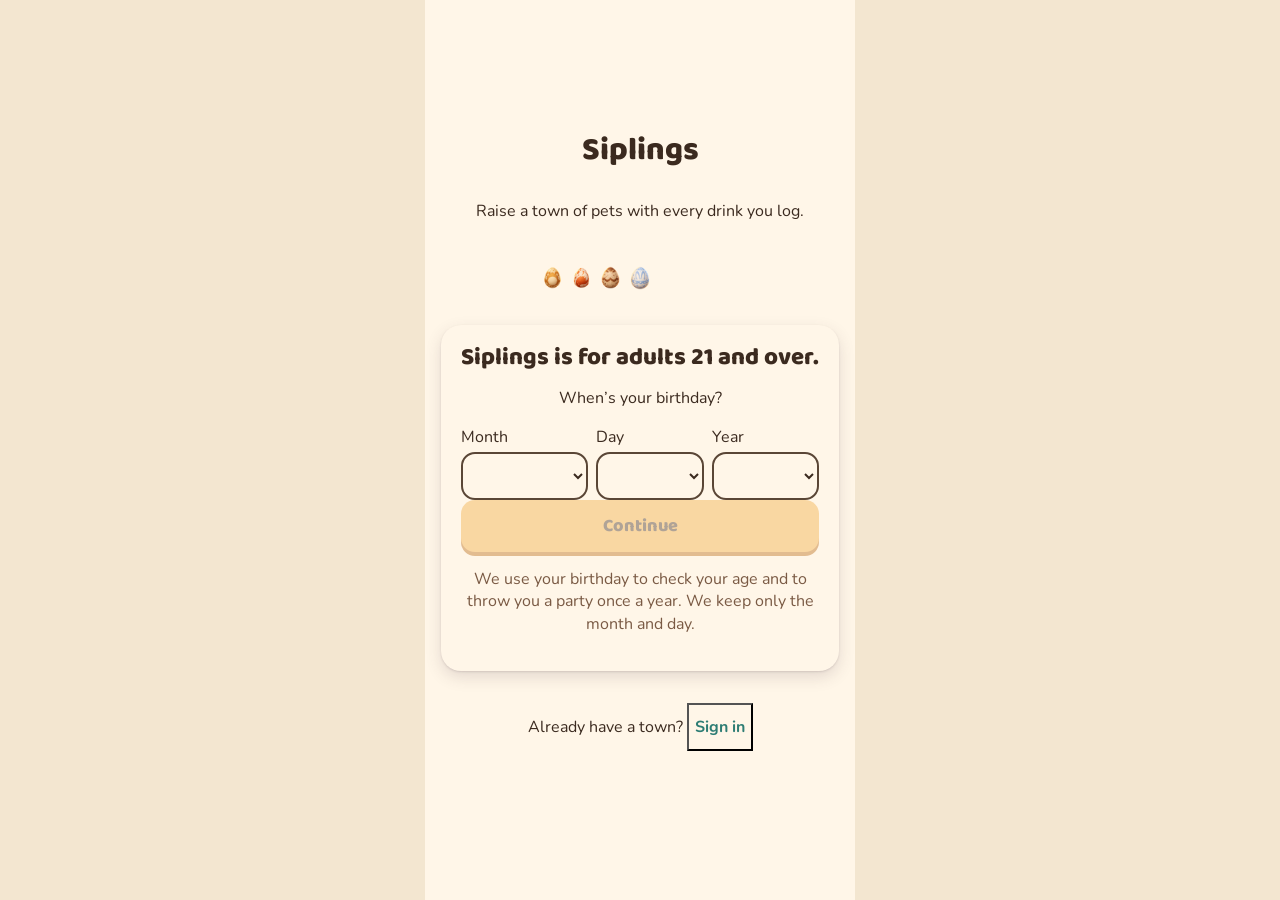
==== commit 793e84ac: "Deploy 3125818" ====
--- a/index.html
+++ b/index.html
@@ -3,7 +3,7 @@
   <head>
     <meta charset="utf-8" />
     <meta name="viewport" content="width=device-width, initial-scale=1, viewport-fit=cover" />
-    <meta http-equiv="Content-Security-Policy" content="default-src 'self'; script-src 'self'; style-src 'self' 'unsafe-inline'; font-src 'self'; img-src 'self' data:; connect-src 'self' https://uokpckrjckctkxwiwllx.supabase.co; manifest-src 'self'; worker-src 'self'; base-uri 'self'; form-action 'self'; object-src 'none'" />
+    <meta http-equiv="Content-Security-Policy" content="default-src 'self'; script-src 'self' 'wasm-unsafe-eval'; style-src 'self' 'unsafe-inline'; font-src 'self'; img-src 'self' data: blob:; connect-src 'self' https://uokpckrjckctkxwiwllx.supabase.co; manifest-src 'self'; worker-src 'self'; base-uri 'self'; form-action 'self'; object-src 'none'" />
     <meta name="robots" content="noindex, nofollow" />
     <meta name="theme-color" content="#FFF6E8" />
     <meta name="apple-mobile-web-app-capable" content="yes" />
@@ -14,8 +14,8 @@
     <link rel="icon" href="./icons/icon-192.png" type="image/png" />
     <link rel="apple-touch-icon" href="./icons/apple-touch-icon.png" />
     <title>Siplings</title>
-    <script type="module" crossorigin src="./assets/index-DVnGsmJC.js"></script>
-    <link rel="stylesheet" crossorigin href="./assets/index-BTajLJru.css">
+    <script type="module" crossorigin src="./assets/main-Dm6-62eN.js"></script>
+    <link rel="stylesheet" crossorigin href="./assets/main-BTajLJru.css">
   </head>
   <body>
     <div id="app"></div>
--- a/assets/main-BTajLJru.css
+++ b/assets/main-BTajLJru.css
@@ -0,0 +1 @@
+@font-face{font-family:"Baloo 2";font-style:normal;font-display:swap;font-weight:600;src:url(./baloo-2-latin-600-normal-tIfxVoAe.woff2)format("woff2"),url(./baloo-2-latin-600-normal-B4tNaogw.woff)format("woff")}@font-face{font-family:"Baloo 2";font-style:normal;font-display:swap;font-weight:800;src:url(./baloo-2-latin-800-normal-BbF3Etk1.woff2)format("woff2"),url(./baloo-2-latin-800-normal-B8BXfZF7.woff)format("woff")}@font-face{font-family:Nunito;font-style:normal;font-display:swap;font-weight:400;src:url(./nunito-latin-400-normal-r8SDr6Up.woff2)format("woff2"),url(./nunito-latin-400-normal-DKg4f3fz.woff)format("woff")}@font-face{font-family:Nunito;font-style:normal;font-display:swap;font-weight:700;src:url(./nunito-latin-700-normal-Dort48En.woff2)format("woff2"),url(./nunito-latin-700-normal-OcDqTBcA.woff)format("woff")}:root{--cream:#fff6e8;--parchment:#f3e6d0;--ink:#3b2a1f;--ink-soft:#7a5a44;--honey:#f2a93b;--honey-edge:#b8660f;--cocoa:#5a4636;--teal:#2e7d74;--berry:#b83d55;--sage:#3d6b3a;--sky:#c9ddea;--lavender:#d9cdee;--sun:#f6d58a;--dusk:#2b2440;--cap-gold:#e8b43a;--coaster-tan:#c98b5a;--shadow-tint:74 51 70;--radius-card:20px;--radius-button:14px;--radius-pill:999px;--space:4px;--edge:4px;--nav-height:64px;--font-heading:"Baloo 2", system-ui, sans-serif;--font-body:"Nunito", system-ui, sans-serif;--safe-top:env(safe-area-inset-top,0px);--safe-right:env(safe-area-inset-right,0px);--safe-bottom:env(safe-area-inset-bottom,0px);--safe-left:env(safe-area-inset-left,0px);--lightningcss-light:initial;--lightningcss-dark: ;color-scheme:light}*,:before,:after{box-sizing:border-box}html{-webkit-text-size-adjust:100%;background:var(--parchment)}body{background:var(--parchment);min-height:100dvh;color:var(--ink);font-family:var(--font-body);overscroll-behavior:none;margin:0;font-size:16px;line-height:1.4}h1,h2,h3{font-family:var(--font-heading);margin:0;font-weight:800;line-height:1.1}.num{font-family:var(--font-heading);font-variant-numeric:tabular-nums}:focus-visible{outline:3px solid var(--teal);outline-offset:2px}@media (prefers-reduced-motion:reduce){*,:before,:after{transition-duration:.01ms!important;animation-duration:.01ms!important}}html.reduce-motion *,html.reduce-motion :before,html.reduce-motion :after{transition-duration:.01ms!important;animation-duration:.01ms!important}.app{background:var(--cream);flex-direction:column;max-width:430px;min-height:100dvh;margin:0 auto;display:flex;overflow-x:clip}.status-panel{height:var(--safe-top);background:var(--cream);z-index:2;position:sticky;top:0}.header{padding:calc(var(--space) * 3) calc(var(--space) * 4 + var(--safe-right)) calc(var(--space) * 3) calc(var(--space) * 4 + var(--safe-left));justify-content:space-between;align-items:center;gap:calc(var(--space) * 2);display:flex}.main{justify-content:center;align-items:center;gap:calc(var(--space) * 4);padding:calc(var(--space) * 4) calc(var(--space) * 4 + var(--safe-right)) calc(var(--space) * 4) calc(var(--space) * 4 + var(--safe-left));text-align:center;flex-direction:column;flex:1;display:flex}.footer{padding:calc(var(--space) * 3) calc(var(--space) * 4 + var(--safe-right)) calc(var(--space) * 3 + var(--safe-bottom)) calc(var(--space) * 4 + var(--safe-left))}.card{background:var(--cream);border-radius:var(--radius-card);box-shadow:0 1px 2px rgb(var(--shadow-tint) / 15%), 0 6px 16px rgb(var(--shadow-tint) / 15%);padding:calc(var(--space) * 5);width:100%}.btn{border-radius:var(--radius-button);width:100%;min-width:48px;min-height:52px;font:800 1.125rem/1 var(--font-heading);cursor:pointer;border:0;transition:transform 80ms,box-shadow 80ms}.btn-primary{background:var(--honey);color:var(--ink);box-shadow:0 var(--edge) 0 var(--honey-edge)}.btn-primary:active{box-shadow:0 1px 0 var(--honey-edge);transform:translateY(3px)}.btn-secondary{background:var(--cream);color:var(--ink);border:2px solid var(--cocoa);box-shadow:0 var(--edge) 0 var(--cocoa)}.btn-quiet{min-width:48px;color:var(--teal);width:auto;min-height:48px;font:700 1rem var(--font-body);background:0 0}.btn:disabled{opacity:.4;cursor:not-allowed}.log-button{background:var(--honey);width:88px;height:88px;color:var(--ink);font:800 1.25rem/1 var(--font-heading);box-shadow:0 var(--edge) 0 var(--honey-edge);cursor:pointer;border:0;border-radius:50%;margin:0 auto;display:block}.log-button:active{box-shadow:0 1px 0 var(--honey-edge);transform:translateY(3px)}.log-button:disabled{opacity:.4}.xp-bar{align-items:center;gap:calc(var(--space) * 2);width:100%;display:flex}.xp-track{border-radius:var(--radius-pill);background:var(--cocoa);flex:1;height:14px;overflow:hidden}.xp-fill{background:var(--honey);border-radius:var(--radius-pill);height:100%;transition:width .6s}.level-badge{background:var(--honey);border-radius:var(--radius-pill);padding:2px 10px;font-weight:800}.muted{color:var(--ink-soft)}.field{gap:var(--space);text-align:left;flex-direction:column;width:100%;display:flex}.field select,.field input{border-radius:var(--radius-button);border:2px solid var(--cocoa);background:var(--cream);min-height:48px;color:var(--ink);font:1rem var(--font-body);padding:0 12px}.row{gap:calc(var(--space) * 2);width:100%;display:flex}.row>*{flex:1}.toast{left:50%;bottom:calc(var(--space) * 4 + var(--safe-bottom) + 120px);background:var(--cream);width:min(398px,100% - 32px);color:var(--ink);border-radius:var(--radius-card);box-shadow:0 6px 16px rgb(var(--shadow-tint) / 25%);padding:14px 16px;font-weight:700;position:fixed;transform:translate(-50%)}.pet-placeholder{border:4px dashed var(--cocoa);width:180px;height:200px;color:var(--ink);border-radius:50% 50% 46% 46%;place-items:center;padding:12px;font-weight:700;display:grid}.pet-placeholder.egg{background:var(--parchment)}.pet-placeholder.hatched{background:var(--sun);border-radius:40%}.sr-only{clip:rect(0 0 0 0);white-space:nowrap;width:1px;height:1px;position:absolute;overflow:hidden}.screen{padding-bottom:calc(var(--nav-height) + var(--safe-bottom) + 24px);flex-direction:column;flex:1;display:flex}.screen-title{font:800 1.5rem/1.2 var(--font-heading);margin:0}.tier-line{margin:0}.pad{padding:0 calc(var(--space) * 4 + var(--safe-right)) 0 calc(var(--space) * 4 + var(--safe-left))}.explain{background:var(--parchment);border-radius:var(--radius-button);margin:0 16px 8px;padding:10px 14px}.hint{color:var(--ink-soft);margin:4px 0;font-size:.95rem}.bottom-nav{width:min(430px,100%);min-height:calc(var(--nav-height) + var(--safe-bottom));padding:0 var(--safe-right) var(--safe-bottom) var(--safe-left);background:var(--cream);box-shadow:0 -2px 10px rgb(var(--shadow-tint) / 15%);z-index:50;grid-template-columns:repeat(5,1fr);align-items:center;display:grid;position:fixed;bottom:0;left:50%;transform:translate(-50%)}.nav-tab{min-height:56px;color:var(--ink-soft);font:700 .8rem var(--font-body);flex-direction:column;justify-content:center;align-items:center;text-decoration:none;display:flex}.nav-tab.active{color:var(--ink)}.nav-log{background:var(--honey);width:72px;height:72px;color:var(--ink);font:800 1.15rem/1 var(--font-heading);box-shadow:0 var(--edge) 0 var(--honey-edge);cursor:pointer;border:0;border-radius:50%;justify-self:center;margin-top:-28px;position:relative}.cloud-pip{background:var(--sky);border-radius:50%;place-items:center;width:26px;height:26px;font-size:.9rem;display:grid;position:absolute;top:-2px;right:-2px}.pet-art,.egg-art{color:var(--ink);text-shadow:0 1px #ffffffb3;border:4px dashed;flex:none;place-items:center;font-weight:800;display:grid}.pet-art{border-radius:42%}.egg-art{border-radius:50% 50% 46% 46%/60% 60% 40% 40%}.town{flex:1;padding:0 16px}.plaza{background:radial-gradient(circle, var(--sun) 0 14%, var(--parchment) 15% 100%);border-radius:50%;width:560px;height:560px;position:absolute;top:50%;left:50%;transform:translate(-50%,-50%)}.plot{cursor:pointer;min-width:64px;min-height:64px;color:var(--ink);background:0 0;border:0;flex-direction:column;align-items:center;gap:2px;padding:0;display:flex;position:absolute;transform:translate(-50%,-50%)}.egg-plot{cursor:default}.egg-plot.visitable{cursor:pointer}.egg-wiggle{animation:.4s ease-in-out 2 wobble;display:inline-block}.egg-pips{color:var(--honey-edge);letter-spacing:1px}@media (prefers-reduced-motion:reduce){.egg-wiggle{animation:none}}.signpost{background:var(--cream);border-radius:var(--radius-pill);font:700 .8rem var(--font-body);overflow-wrap:anywhere;text-align:center;max-width:30vw;box-shadow:0 1px 2px rgb(var(--shadow-tint) / 20%);padding:2px 8px}.lantern{background:var(--cream);min-width:72px;min-height:72px;box-shadow:0 var(--edge) 0 var(--cocoa);cursor:pointer;border:0;border-radius:50%;flex-direction:column;justify-content:center;align-items:center;display:flex;position:absolute;top:50%;left:50%;transform:translate(-50%,-50%)}.streak-number{font:800 1.25rem/1 var(--font-heading)}.grace{letter-spacing:2px;color:var(--honey-edge);font-size:.6rem}.pet-header{align-items:flex-start}.mood-chip{border-radius:var(--radius-pill);min-height:48px;font:700 .95rem var(--font-body);color:var(--ink);cursor:pointer;border:0;padding:0 14px}.mood-happy{background:var(--sun)}.mood-neutral{background:var(--sky)}.mood-sleepy{background:var(--lavender)}.room{border-radius:var(--radius-card);background:linear-gradient(var(--parchment) 0 55%, var(--sun) 55% 100%);flex:1;place-items:center;min-height:220px;margin:12px 16px;display:grid;position:relative}.pet-tap{cursor:pointer;background:0 0;border:0;padding:0;position:relative}.pet-tap:active{transform:scale(.96,1.04)}.heart{color:var(--berry);font-size:1.5rem;animation:.9s ease-out forwards rise;position:absolute;top:-10px;right:0}.float{font:800 1.1rem var(--font-heading);animation:1.4s ease-out forwards rise;position:absolute;top:16px}@keyframes rise{0%{opacity:1;transform:translateY(0)}to{opacity:0;transform:translateY(-40px)}}.action-row{gap:8px;padding:0 16px 8px;display:flex}.dots{justify-content:center;gap:4px;display:flex}.dot{cursor:pointer;background:0 0;border:0;width:48px;height:48px;position:relative}.dot:after{content:"";background:var(--parchment);border:2px solid var(--cocoa);border-radius:50%;position:absolute;inset:19px}.dot.on:after{background:var(--honey)}.scrim{background:rgb(var(--shadow-tint) / 35%);z-index:100;justify-content:center;align-items:flex-end;display:flex;position:fixed;inset:0}.sheet{background:var(--cream);border-radius:var(--radius-card) var(--radius-card) 0 0;width:min(430px,100%);max-height:88dvh;padding:8px 16px calc(16px + var(--safe-bottom));outline:none;animation:.2s ease-out slide-up;overflow-y:auto}.sheet-full{max-height:96dvh}@keyframes slide-up{0%{opacity:.6;transform:translateY(40px)}}.sheet-grip{background:var(--parchment);border-radius:3px;width:40px;height:5px;margin:0 auto 4px}.sheet-head{justify-content:space-between;align-items:center;display:flex}.sheet-head h2{font:800 1.2rem/1.2 var(--font-heading);margin:0}.close{min-width:48px}.sheet-body{flex-direction:column;gap:12px;display:flex}.type-tabs{grid-template-columns:repeat(4,1fr);gap:6px;display:grid}.type-tab{border-radius:var(--radius-button);background:var(--parchment);min-height:64px;color:var(--ink);font:700 .8rem var(--font-body);cursor:pointer;border:2px solid #0000;flex-direction:column;justify-content:center;align-items:center;gap:2px;padding:4px;display:flex}.type-tab.on{border-color:var(--honey-edge);background:var(--sun)}.type-tab .pet-art,.type-tab .egg-art{border-width:2px}.cocktail-icon{font-size:1.6rem}.presets{flex-direction:column;gap:8px;display:flex}.preset{border-radius:var(--radius-button);background:var(--honey);min-height:64px;color:var(--ink);box-shadow:0 var(--edge) 0 var(--honey-edge);font:800 1.1rem var(--font-heading);text-align:left;cursor:pointer;-webkit-touch-callout:none;-webkit-user-select:none;user-select:none;border:0;justify-content:space-between;align-items:center;gap:8px;padding:8px 16px;display:flex}.preset-size{font:700 .95rem var(--font-body)}.preset-custom{background:var(--cream);border:2px solid var(--cocoa);box-shadow:0 var(--edge) 0 var(--cocoa)}.chip{border-radius:var(--radius-pill);border:2px solid var(--cocoa);background:var(--cream);min-height:48px;color:var(--ink);font:700 .95rem var(--font-body);cursor:pointer;padding:0 14px}.chip.on{background:var(--honey);border-color:var(--honey-edge)}.chips{flex-wrap:wrap;gap:6px;display:flex}.sheet-foot{flex-wrap:wrap;justify-content:space-between;align-items:center;gap:8px;display:flex}.when{align-items:center;gap:6px;display:flex}.when select,.field select{border-radius:var(--radius-button);border:2px solid var(--cocoa);background:var(--cream);min-height:48px;color:var(--ink);font:700 1rem var(--font-body);padding:0 10px}.stepper{flex-wrap:wrap;align-items:center;gap:8px;display:flex}.step{border:2px solid var(--cocoa);background:var(--cream);min-width:48px;min-height:48px;font:800 1.3rem var(--font-heading);cursor:pointer;color:var(--ink);border-radius:50%}.stepper-value{text-align:center;min-width:64px;font-weight:800}.editor-list,.build-rows,.plain,.history{flex-direction:column;gap:8px;margin:0;padding:0;list-style:none;display:flex}.editor-row{flex-direction:column;gap:8px;padding:12px;display:flex}.build-row{flex-wrap:wrap;justify-content:space-between;align-items:center;gap:8px;display:flex}.share-bar{border-radius:var(--radius-pill);background:var(--parchment);height:14px;display:flex;overflow:hidden}.share:nth-child(odd){background:var(--teal)}.share:nth-child(2n){background:var(--honey)}.btn-danger{background:var(--berry);color:var(--cream);box-shadow:0 var(--edge) 0 #7d2537}.danger{color:var(--berry)}.cloud{color:var(--teal)}.toast{bottom:calc(var(--nav-height) + var(--safe-bottom) + 20px);z-index:60;justify-content:space-between;align-items:center;gap:8px;animation:.2s ease-out toast-in;display:flex}.toast-actions{flex:none;display:flex}.level-toast{left:50%;bottom:calc(var(--nav-height) + var(--safe-bottom) + 96px);background:var(--sun);border-radius:var(--radius-pill);font:800 1rem var(--font-heading);z-index:60;white-space:nowrap;padding:10px 18px;position:fixed;transform:translate(-50%)}@keyframes toast-in{0%{opacity:0;transform:translate(-50%,20px)}}.celebration{z-index:200;background:rgb(var(--shadow-tint) / 55%);padding:16px 16px calc(24px + var(--safe-bottom));justify-content:center;align-items:flex-end;display:flex;position:fixed;inset:0}.celebration-card{text-align:center;flex-direction:column;align-items:center;gap:12px;max-width:398px;display:flex}.list-screen{flex-direction:column;gap:12px;padding:0 16px;display:flex}.history-btn{text-align:left;border-radius:var(--radius-button);background:var(--cream);width:100%;min-height:56px;box-shadow:0 1px 3px rgb(var(--shadow-tint) / 20%);color:var(--ink);font:1rem var(--font-body);cursor:pointer;border:0;flex-direction:column;align-items:flex-start;gap:2px;padding:10px 14px;display:flex}.history-btn:disabled{cursor:default;opacity:1}.bar-row{grid-template-columns:5.5em 1fr auto;align-items:center;gap:8px;display:grid}.bar{border-radius:var(--radius-pill);background:var(--teal);min-width:4px;height:12px}@media (prefers-reduced-motion:reduce){.sheet,.heart,.float{animation:none}.toast{animation:.2s linear fade-in}.heart,.float{display:none}.xp-fill{transition:none}}@keyframes fade-in{0%{opacity:0}}.sheet-tools{justify-content:space-between;align-items:center;gap:8px;display:flex}.sheet-foot .preset-custom{flex:1}.sheet-body>*,.presets>*,.preset{flex-shrink:0}.form-tag{font:700 .7rem var(--font-body);display:block}.pet-art.stage-2{border-style:solid;border-radius:40%}.pet-art.stage-3{border-style:double;border-width:6px;border-radius:38%}.signpost .form{font-size:.7rem;font-weight:700;display:block}.header-link{text-align:left;color:inherit;font:inherit;cursor:pointer;background:0 0;border:none;min-height:48px;padding:0}.rank-chip{border-radius:var(--radius-pill);background:var(--cream);border:2px solid var(--cocoa);min-height:48px;font:700 .875rem var(--font-body);color:var(--ink);align-items:center;gap:8px;padding:4px 12px 4px 4px;display:inline-flex}.rank-emblem{background:var(--cap-gold);border:3px dashed var(--honey-edge);width:36px;height:36px;font:800 1rem var(--font-heading);border-radius:50%;flex:none;place-items:center;display:grid}.rank-emblem.big{width:64px;height:64px;font-size:1.5rem}.rank-card{align-items:center;gap:16px;display:flex}.style-bar{border-radius:var(--radius-pill);background:var(--parchment);border:2px solid var(--cocoa);height:28px;display:flex;position:relative;overflow:hidden}.style-seg{height:100%}.style-line{background:var(--ink);width:3px;position:absolute;top:-4px;bottom:-4px}.style-line-label{font:700 .75rem var(--font-body);color:var(--ink-soft)}.style-rows{flex-direction:column;gap:6px;margin:0;padding:0;list-style:none;display:flex}.style-row{align-items:center;gap:8px;display:flex}.style-row .swatch{border-radius:4px;flex:none;width:14px;height:14px}.style-row .num{margin-left:auto}.silhouettes{grid-template-columns:repeat(3,minmax(0,1fr));gap:8px;margin:0;display:grid}.silhouette{text-align:center;flex-direction:column;align-items:center;gap:4px;margin:0;font-size:.75rem;display:flex}.silhouette-shape{opacity:.55;border:3px dashed;border-radius:42%;flex:none;min-width:40px;min-height:40px}.silhouette.filled .silhouette-shape{opacity:1;border-style:solid}.ladder{margin:0;padding:0;list-style:none}.ladder li{border-bottom:1px solid var(--parchment);justify-content:space-between;padding:6px 0;display:flex}.ladder li.current{font-weight:800}.cheers{flex-direction:column;align-items:center;gap:12px;padding:24px;display:flex;position:relative}.cheers .glass{border:3px solid var(--cocoa);background:var(--sky);border-top:none;border-radius:0 0 10px 10px;width:26px;height:34px;animation:2.5s ease-in-out forwards cheers-glass;position:absolute;bottom:44%;right:18%}.cheers .pet-art{animation:2.5s ease-in-out forwards cheers-pet}.cheers-still .glass,.cheers-still .pet-art{animation:none}.cheers-still .pet-art{box-shadow:0 0 24px 8px var(--sun)}.cheers-still .glass{transform:translateY(-18px)rotate(-12deg)}@keyframes cheers-glass{0%{opacity:0;transform:scale(.4)}15%{opacity:1;transform:scale(1)}45%{transform:translateY(-18px)rotate(-12deg)}65%{transform:translateY(-26px)translate(-14px)rotate(-30deg)}85%{opacity:1;transform:translateY(-18px)rotate(-12deg)}to{opacity:0;transform:translateY(-18px)scale(.3)}}@keyframes cheers-pet{0%,to{transform:none}20%,80%{transform:translateY(-6px)scaleY(1.04)}}.evolve-glow{animation:1.5s ease-in-out evolve-glow}@keyframes evolve-glow{50%{box-shadow:0 0 36px 14px var(--sun)}}@media (prefers-reduced-motion:reduce){.cheers .glass,.cheers .pet-art,.evolve-glow{animation:none}}.profile-top{text-align:center;flex-direction:column;align-items:center;display:flex}.profile-top .field{text-align:left;align-self:stretch}.draft{white-space:pre-wrap;word-break:break-word;background:var(--parchment);border-radius:8px;padding:8px;font-size:.85rem}.brand-chips{gap:6px;margin-bottom:8px;padding-bottom:4px;display:flex;overflow-x:auto}.brand-chips .chip{white-space:nowrap;flex:none;min-height:52px}.brand-list{flex-direction:column;gap:4px;margin-bottom:12px;display:flex}.brand-row{touch-action:pan-y;background:var(--cream);border-radius:var(--radius-button);align-items:center;gap:4px;display:flex}.brand-pick{text-align:left;min-height:56px;font:inherit;color:var(--ink);cursor:pointer;background:0 0;border:none;flex-direction:column;flex:1;justify-content:center;padding:4px 8px;display:flex}.brand-name{font-weight:700}.star{min-width:48px;min-height:48px;color:var(--honey-edge);cursor:pointer;background:0 0;border:none;font-size:1.4rem}.check{align-items:center;gap:6px;min-height:48px;display:flex}.fine{font-size:.8rem}.pet-tap{position:relative}.pet-tap.performing .pet-art{animation:.8s ease-in-out infinite trick-bounce}@keyframes trick-bounce{0%,to{transform:translateY(0)rotate(0)}50%{transform:translateY(-10px)rotate(-4deg)}}@media (prefers-reduced-motion:reduce){.pet-tap.performing .pet-art{animation:none}}.trick-banner{white-space:nowrap;background:var(--cream);border:2px solid var(--cocoa);border-radius:var(--radius-pill);font:700 .95rem var(--font-body);color:var(--ink);padding:2px 12px;position:absolute;bottom:-8px;left:50%;transform:translate(-50%)}.trick-list{flex-direction:column;gap:6px;margin-bottom:12px;display:flex}.trick-card{border-radius:var(--radius-button);background:var(--cream);border:2px solid var(--parchment);align-items:center;gap:8px;min-height:56px;padding:4px 8px;display:flex}.trick-card.rarity-uncommon{border-color:var(--sage)}.trick-card.rarity-rare{border-color:var(--teal)}.trick-card.rarity-legendary{border-color:var(--honey-edge)}.trick-play{text-align:left;min-height:48px;font:inherit;color:var(--ink);cursor:pointer;background:0 0;border:none;flex:1;align-items:center;gap:10px;display:flex}.trick-play span:last-child{flex-direction:column;display:flex}.trick-art{background:var(--sun);width:40px;height:40px;color:var(--ink);border-radius:50%;place-items:center;font-weight:800;display:grid}.trick-art.unknown{background:var(--parchment);color:var(--ink-soft)}.wallet-pills{gap:calc(var(--space) * 2);flex-wrap:wrap;display:inline-flex}.currency-pill{align-items:center;gap:var(--space);border-radius:var(--radius-pill);background:var(--cream);border:2px solid var(--cocoa);min-height:32px;font-family:var(--font-heading);font-variant-numeric:tabular-nums;color:var(--ink);padding:2px 12px 2px 6px;font-weight:800;display:inline-flex}.currency-icon{border-radius:50%;place-items:center;width:22px;height:22px;font-size:14px;line-height:1;display:inline-grid}.currency-pill.coasters .currency-icon{background:var(--coaster-tan);color:var(--cream)}.currency-pill.goldenCaps .currency-icon{background:var(--cap-gold);color:var(--ink)}.shop{gap:calc(var(--space) * 3);display:grid}.theme-rail{gap:calc(var(--space) * 2);padding-bottom:var(--space);scrollbar-width:none;display:flex;overflow-x:auto}.theme-tab{justify-items:center;gap:var(--space);width:76px;min-height:84px;padding:var(--space);color:var(--ink);font:inherit;text-align:center;background:0 0;border:0;flex:none;font-size:13px;line-height:1.2;display:grid}.theme-portrait{background:var(--sun);border:3px solid var(--cream);width:52px;height:52px;font-family:var(--font-heading);border-radius:50%;place-items:center;font-size:22px;font-weight:800;display:grid}.theme-tab.on .theme-portrait{border-color:var(--honey-edge)}.theme-tab.locked .theme-portrait{opacity:.45}.lock-line,.reason-line{margin:0}.item-grid{gap:calc(var(--space) * 3);grid-template-columns:repeat(auto-fill,minmax(150px,1fr));margin:0;padding:0;list-style:none;display:grid}.item-card{justify-items:center;gap:var(--space);width:100%;min-height:176px;padding:calc(var(--space) * 3);border-radius:var(--radius-card);background:var(--cream);color:var(--ink);font:inherit;text-align:center;border:3px solid var(--cocoa);box-shadow:0 2px 0 rgb(var(--shadow-tint) / 15%);display:grid;position:relative}.item-name{font-weight:700}.rarity-word{letter-spacing:.02em;font-size:13px;font-weight:700}.rarity-common{border-style:solid}.rarity-uncommon{border-style:dotted;border-color:var(--teal)}.rarity-rare{border-style:double;border-width:6px;border-color:var(--berry)}.rarity-legendary{border-color:var(--honey-edge);background-image:radial-gradient(circle at 10px 10px, var(--cap-gold) 5px, transparent 6px), radial-gradient(circle at calc(100% - 10px) 10px, var(--cap-gold) 5px, transparent 6px), radial-gradient(circle at 10px calc(100% - 10px), var(--cap-gold) 5px, transparent 6px), radial-gradient(circle at calc(100% - 10px) calc(100% - 10px), var(--cap-gold) 5px, transparent 6px), linear-gradient(110deg, var(--cream) 40%, #fff2cf 50%, var(--cream) 60%);background-size:100% 100%,100% 100%,100% 100%,100% 100%,300% 100%;animation:6s linear infinite shimmer}@keyframes shimmer{0%{background-position:0 0,0 0,0 0,0 0,100% 0}to{background-position:0 0,0 0,0 0,0 0,-200% 0}}@media (prefers-reduced-motion:reduce){.rarity-legendary{animation:none}}.price-pill{border-radius:var(--radius-pill);font-family:var(--font-heading);font-variant-numeric:tabular-nums;background:var(--parchment);padding:2px 10px;font-weight:800;display:inline-block}.price-pill.goldenCaps{background:var(--sun)}.owned-tag{border-radius:var(--radius-pill);background:var(--sage);color:var(--cream);padding:0 8px;font-size:13px;font-weight:700;position:absolute;top:8px;right:8px}.item-hero{justify-items:center;gap:var(--space);padding:calc(var(--space) * 4);border-radius:var(--radius-card);border:3px solid var(--cocoa);display:grid}.confirm-line{font-size:18px}.item-art{place-items:center;display:inline-grid}.item-crate{background:var(--sun);border:2px solid var(--honey-edge);color:var(--ink);font-family:var(--font-heading);border-bottom-width:5px;border-radius:10px;place-items:center;font-size:14px;font-weight:800;transition:width .2s,height .2s;display:grid}.item-art.slot-rug .item-crate{background:var(--lavender);border-color:var(--cocoa);border-radius:50%}.item-art.slot-wall .item-crate,.item-art.slot-wallpaper .item-crate{background:var(--sky);border-color:var(--teal)}.item-art.slot-flooring .item-crate{background:var(--parchment);border-color:var(--cocoa)}.room.decorated{background:0 0;margin:8px auto;padding:0 8px;display:block}.home-scene{border-radius:var(--radius-card);box-shadow:0 2px 0 rgb(var(--shadow-tint) / 15%);margin:0 auto;position:relative;overflow:hidden}.backdrop{background:linear-gradient(var(--sky), var(--lavender));color:var(--ink-soft);text-align:right;padding:4px 12px;font-size:13px}.home-wall,.home-floor{position:relative}.home-wall{border-bottom:4px solid var(--cocoa);background:repeating-linear-gradient(90deg,#f7e2c4 0 22px,#f1d7b4 22px 44px)}.home-floor{background:repeating-linear-gradient(0deg,#e8c99a 0 20px,#e2bf8c 20px 40px)}.layer-name{color:var(--ink-soft);pointer-events:none;font-size:12px;position:absolute;top:4px;right:8px}.bed-spot,.placed,.ghost,.grid-tile{position:absolute}.bed-spot{pointer-events:none;background:var(--lavender);border:2px solid var(--cocoa);text-align:center;border-radius:14px;place-items:center;padding:4px;font-size:12px;display:grid}.bed-spot.hatched{background:repeating-linear-gradient(45deg, var(--lavender) 0 6px, #c7b8e3 6px 12px)}.placed{border:2px solid var(--honey-edge);background:var(--sun);color:var(--ink);font:inherit;z-index:2;border-bottom-width:5px;border-radius:10px;place-items:center;padding:2px;font-size:11px;line-height:1.1;display:grid;overflow:hidden}.placed.slot-rug{z-index:1;background:var(--lavender);border-color:var(--cocoa);opacity:.85;border-radius:50%}.placed.slot-tabletop{z-index:3;background:var(--cream);width:auto;margin:18%}.placed.slot-wall{background:var(--sky);border-color:var(--teal)}.placed.selected{outline:3px solid var(--teal);outline-offset:1px;z-index:4}.pet-spot{pointer-events:none;z-index:5;place-items:center;display:grid;position:absolute;inset:0}.pet-spot .pet-tap{pointer-events:auto}.grid-tile{border:1px dashed rgb(var(--shadow-tint) / 35%);background:0 0;padding:0}.ghost{border:3px solid var(--sage);z-index:6;pointer-events:none;background:#3d6b3a2e;border-radius:10px;place-items:center;font-weight:800;display:grid}.ghost.no-fit{border:3px dashed var(--berry);color:var(--berry);background:repeating-linear-gradient(45deg,#b83d5533 0 6px,#0000 6px 12px)}.decor{flex-direction:column;height:100dvh;display:flex}.decor-stage{flex:1;min-height:0;padding:8px;position:relative;overflow:auto}.decor .placed.selected{touch-action:none}.decor-stage.dragging .placed{pointer-events:none}.float-bar{border-radius:var(--radius-card);background:var(--parchment);flex-wrap:wrap;align-items:center;gap:8px;margin:0 0 8px;padding:8px;display:flex}.float-bar .btn{flex:1;min-height:52px}.float-name{width:100%;font-weight:700}.hold-line,.note{text-align:center;max-width:420px;margin:8px auto 0}.tray{padding:12px 16px calc(12px + var(--safe-bottom));background:var(--cream);border-radius:var(--radius-card) var(--radius-card) 0 0;box-shadow:0 -2px 8px rgb(var(--shadow-tint) / 15%);flex:none}.tray-head{justify-content:space-between;align-items:center;gap:12px;display:flex}.tray-head .done{width:auto;min-width:120px}.tray-tabs{gap:8px;margin:8px 0;display:flex;overflow-x:auto}.tray-tabs .chip{flex:none}.tray-list{gap:8px;min-height:96px;margin:0;padding:0;list-style:none;display:flex;overflow-x:auto}.tray-group{align-items:center;gap:8px;display:flex}.tray-item{border-radius:var(--radius-button);border:2px solid var(--cocoa);background:var(--parchment);min-width:96px;min-height:56px;color:var(--ink);font:inherit;justify-items:center;gap:4px;padding:6px;font-size:13px;display:grid}.tray-item.on{border-color:var(--teal);background:#e3f1ee}.town-header{flex-wrap:wrap;gap:8px}.town{padding:0}.town-map{height:calc(100dvh - 150px - var(--nav-height) - var(--safe-bottom));overscroll-behavior:contain;scrollbar-width:none;min-height:360px;overflow:auto}.town-ground{background:radial-gradient(circle,#cfe3c4 0 45%,#b9d6ab 46% 100%);position:relative}.exterior{background:var(--coaster-tan);border:2px solid var(--cocoa);border-radius:8px 8px 4px 4px;width:64px;height:40px;display:block;position:relative}.exterior .roof{background:var(--berry);border-radius:10px 10px 2px 2px;height:16px;position:absolute;top:-14px;left:-6px;right:-6px}.exterior .porch{background:var(--cocoa);border-radius:2px;height:8px;position:absolute;bottom:-8px;left:8px;right:8px}.exterior .tower{background:var(--coaster-tan);border:2px solid var(--cocoa);border-radius:6px 6px 0 0;width:18px;height:36px;position:absolute;top:-34px;right:-10px}.nest{background:var(--cocoa);opacity:.6;border-radius:50%;width:56px;height:14px;margin-bottom:-10px;display:block}.breeding-nest{border:2px dashed var(--cocoa);cursor:pointer;background:#d8bf95;border-radius:50%;place-items:center;width:64px;height:52px;padding:0;font-size:22px;display:grid;position:absolute;top:33%;left:50%;transform:translate(-50%,-50%)}.breeding-nest.ready{box-shadow:0 0 0 4px var(--sun), 0 0 18px var(--honey)}.nest-eggs{gap:2px;animation:1.6s ease-in-out infinite wobble;display:flex}.signpost .stars{color:var(--honey-edge)}.badge-grid{grid-template-columns:repeat(auto-fill,minmax(150px,1fr));gap:12px;margin:0;padding:0;list-style:none;display:grid}.badge{border-radius:var(--radius-card);text-align:center;justify-items:center;gap:4px;padding:12px;display:grid}.badge.earned{background:var(--sun);border:3px solid var(--honey-edge)}.badge.unearned{border:2px dashed var(--ink-soft);color:var(--ink-soft);background:0 0}.badge-mark{font-size:28px}.badge-caps{font-family:var(--font-heading);font-weight:800}.breeding-egg{border:3px solid var(--cocoa);border-radius:50% 50% 46% 46%/60% 60% 40% 40%;flex:none;position:relative}.breeding-egg.glow{box-shadow:0 0 14px var(--sun)}.breeding-egg .crack{background:var(--ink);clip-path:polygon(0 50%,15% 0,30% 100%,45% 0,60% 100%,75% 0,90% 100%,100% 50%);height:4px;position:absolute;inset:30% 20% auto}.breeding-egg.cracks-2 .crack{height:8px}.breeding-egg.cracks-3 .crack{height:14px}.hybrid-art{border:4px dashed;border-radius:46% 46% 40% 40%;flex:none;place-items:center;display:grid;position:relative}.hybrid-art.sleepy{opacity:.8;transform:scaleY(.85)}.hybrid-accent{border-radius:50% 50% 0 0;width:30%;height:22%;position:absolute;top:-6px;left:50%;transform:translate(-50%)}.hybrid-name{font:800 .8rem var(--font-heading);color:var(--ink);text-shadow:0 1px #ffffffb3}.nest-screen .card{gap:calc(var(--space) * 3);display:grid}.egg-ready{text-align:center;cursor:pointer;min-height:52px;font:inherit;border:0;justify-items:center}.nest-parents{justify-content:space-around;align-items:center;display:flex}.nest-parent{justify-items:center;margin:0;font-weight:700;display:grid}.warmth{align-items:center;gap:10px;display:flex}.warmth-bar{border-radius:var(--radius-pill);background:var(--parchment);border:2px solid var(--cocoa);flex:1;height:16px;overflow:hidden}.warmth-bar span{background:linear-gradient(90deg, var(--sun), var(--honey));height:100%;display:block}.warmth-num{font-weight:800}.pair-grid{grid-template-columns:repeat(auto-fill,minmax(96px,1fr));gap:8px;margin:0;padding:0;list-style:none;display:grid}.pair-pet{border-radius:var(--radius-card);border:2px solid var(--cocoa);background:var(--cream);width:100%;min-height:112px;font:700 .9rem var(--font-body);color:var(--ink);cursor:pointer;justify-items:center;gap:4px;padding:8px 4px;display:grid}.pair-pet.on{background:var(--honey);border-color:var(--honey-edge)}.pair-pet:disabled{opacity:.5;cursor:not-allowed}.egg-chip{border-radius:var(--radius-pill);border:2px solid var(--honey-edge);background:var(--sun);min-height:48px;color:var(--ink);font:700 .95rem var(--font-body);cursor:pointer;align-self:center;margin:0 16px 8px;padding:0 16px}.visitor{cursor:pointer;background:0 0;border:0;min-width:56px;min-height:56px;padding:0;position:absolute;bottom:14%;right:12%}.visitor.wandering .hybrid-art{animation:9s ease-in-out infinite alternate wander}@keyframes wander{0%{transform:translate(0)}to{transform:translate(-40px)}}.hatch-scene{z-index:60;padding:calc(16px + var(--safe-top)) 16px calc(16px + var(--safe-bottom));background:radial-gradient(circle, var(--sun) 0 25%, var(--parchment) 70%);align-content:center;place-items:center;gap:16px;display:grid;position:fixed;inset:0;overflow-y:auto}.hatch-egg{cursor:pointer;background:0 0;border:0;min-width:48px;min-height:48px;padding:12px}.hatch-hint{font:800 1.25rem var(--font-heading)}.reveal{justify-items:center;gap:12px;width:100%;max-width:420px;display:grid}.sparkles{color:var(--honey-edge);font-size:2rem}.name-card{text-align:center;gap:10px;display:grid}.badge-line{color:var(--teal);font-weight:800}.reveal-parents{justify-content:center;gap:16px;margin:0;padding:0;list-style:none;display:flex}.reveal-parents li{align-items:center;gap:6px;display:flex}.stack{gap:10px;display:grid}.album-grid{border-collapse:separate;border-spacing:4px;table-layout:fixed;width:100%}.album-grid th{text-align:center}.album-cell{border:2px solid var(--cocoa);background:var(--cream);width:100%;min-height:72px;font:700 .7rem var(--font-body);color:var(--ink);border-radius:12px;align-content:center;justify-items:center;gap:2px;padding:4px 2px;display:grid}.album-cell.hatched{cursor:pointer}.album-cell.unhatched{opacity:.7;border-style:dashed}.silhouette-blob{background:var(--ink-soft);opacity:.25;border-radius:46%;width:28px;height:28px}.album-parents{gap:2px;display:flex}.pet-dot{place-items:center;display:inline-grid}.chip-mini{color:var(--ink-soft);font-size:.65rem}.album-rows{gap:6px;margin:0 0 12px;padding:0;list-style:none;display:grid}.album-rows .album-cell{text-align:left;grid-template-columns:auto 1fr auto;justify-items:start;min-height:56px;font-size:.9rem}.album-group{margin:8px 0 4px;font-size:1rem}.variant-list{gap:10px;margin:0;padding:0;list-style:none;display:grid}.variant{border-radius:var(--radius-card);border:2px solid;gap:10px;padding:10px;display:flex}.variant>div{flex:1;gap:4px;display:grid}@keyframes wobble{0%,to{transform:rotate(0)}50%{transform:rotate(-6deg)}}@media (prefers-reduced-motion:reduce){.nest-eggs,.visitor.wandering .hybrid-art{animation:none}}.event-banners{gap:8px;padding:8px 16px 0;display:grid}.event-banner{background:linear-gradient(135deg, var(--cream), var(--lavender));border-radius:var(--radius-card);box-shadow:0 1px 2px rgb(var(--shadow-tint) / 15%);padding:10px 14px}.event-title{margin:0 0 4px;font-weight:700}.event-bonus{color:var(--ink-soft);margin:0;font-size:14px}.event-quests-toggle{text-align:left;min-height:48px;padding:0}.event-quests{gap:4px;margin:0;padding:0;font-size:15px;list-style:none;display:grid}.event-quests li.done{color:var(--ink-soft)}.toggle-row{align-items:center;gap:12px;min-height:52px;display:flex}.toggle-row input{width:24px;height:24px}.pet-art{position:relative}.party-hat{font-size:18px;position:absolute;top:-14px;left:50%;transform:translate(-50%)}.town-balloons{font-size:28px;position:absolute;top:12px;left:50%;transform:translate(-50%)}.home-balloon{font-size:20px;display:block}.push-off{bottom:auto;top:calc(env(safe-area-inset-top) + 8px)}.quiet-hours{flex-wrap:wrap;align-items:center;gap:8px;display:flex}.quiet-hours input{min-height:48px}.nav-tab{position:relative}.badge-dot{background:var(--honey);border:2px solid var(--cocoa);border-radius:50%;width:10px;height:10px;margin-left:4px;display:inline-block}.nav-tab .badge-dot{margin:0;position:absolute;top:8px;right:calc(50% - 18px)}.town-buttons{right:max(12px,50% - 203px);bottom:calc(var(--nav-height) + var(--safe-bottom) + 12px);z-index:5;gap:8px;display:flex;position:fixed}.town-buttons .btn{min-width:48px;min-height:48px}.friend-row{flex-wrap:wrap;justify-content:space-between;align-items:center;gap:8px;min-height:48px;display:flex}.friend-link{min-height:48px;font:inherit;color:inherit;text-align:left;cursor:pointer;background:0 0;border:0;flex:1;align-items:center;gap:8px;display:flex}.friend-name{overflow-wrap:anywhere}.row-actions{gap:8px;display:flex}.more{min-width:48px;min-height:48px}.friend-code{letter-spacing:.08em;border:2px dashed var(--cocoa);background:var(--parchment);min-height:56px;color:var(--ink);border-radius:14px;padding:0 16px;font-size:1.6rem}.qr{image-rendering:pixelated;background:#fff;border-radius:8px;margin:12px auto 0;display:block}.lantern.unlit{filter:grayscale();opacity:.7}.ribbon{position:absolute;top:-6px;right:-2px}.back-home{margin:16px auto;display:block}.sticker-row{flex-wrap:wrap;gap:8px;display:flex}.sticker{border:2px solid var(--cocoa);background:var(--parchment);cursor:pointer;border-radius:14px;min-width:52px;min-height:52px;font-size:1.6rem}.sticker.left{background:var(--honey)}.sticker:disabled:not(.left){opacity:.45}.variant-row{flex-wrap:wrap;gap:8px;display:flex}.neighborhood .hood{aspect-ratio:1;width:min(100%,420px);margin:0 auto;position:relative}.island{border:2px solid var(--cocoa);background:var(--parchment);min-width:72px;min-height:56px;font:700 .8rem var(--font-body);color:var(--ink);cursor:pointer;border-radius:40%;flex-direction:column;align-items:center;gap:2px;padding:6px;display:flex;position:absolute;transform:translate(-50%,-50%)}.island.mine{background:var(--honey);min-width:96px;min-height:80px;top:50%;left:50%}.tabs{align-items:center;gap:4px;display:flex}.tabs .tab{border:2px solid var(--cocoa);background:var(--parchment);min-height:48px;font:700 .9rem var(--font-body);color:var(--ink);border-radius:14px;flex:1}.tabs .tab.active{background:var(--honey)}.tabs .info{min-width:48px;min-height:48px}.board-list{margin:0;padding:0;list-style:none}.board-row{background:var(--parchment);border:2px solid #0000;border-radius:14px;align-items:center;gap:12px;min-height:52px;margin-bottom:6px;padding:4px 12px;display:flex}.board-row.ring-1{border-color:#d9b44a}.board-row.ring-2{border-color:#b9bcc4}.board-row.ring-3{border-color:#c58b5a}.board-row.pinned{bottom:calc(var(--nav-height) + var(--safe-bottom) + 8px);background:var(--honey);z-index:2;position:sticky;top:8px}.board-rank{text-align:right;width:2ch}.board-name{flex:1}.onboarding .egg-row{flex-wrap:wrap;justify-content:center;gap:4px;margin:8px 0 16px;display:flex}.consent-list{gap:16px;display:grid}.consent{grid-template-columns:48px 1fr;align-items:start;gap:4px;min-height:48px;display:grid}.consent input[type=checkbox]{width:28px;height:28px;accent-color:var(--teal);margin:10px}.returning{text-align:center}.policy h2{margin-top:24px}.policy li{margin:6px 0}.help-rows{gap:12px;padding:0;list-style:none;display:grid}.help-row{gap:4px;display:grid}.help-actions{flex-wrap:wrap;gap:8px;display:flex}.help-actions .btn{min-height:48px}.checkin-actions{gap:8px;margin:12px 0;display:grid}.nav-log.paused{background:var(--lavender);width:auto;min-width:96px;box-shadow:none;border-radius:36px;padding:0 12px;font-size:.85rem;line-height:1.15}.pause-banner{background:var(--cream);border-radius:12px;align-items:center;gap:8px;margin:8px 16px;padding:8px 12px;display:flex}.pause-banner p{flex:1;margin:0}.radio{align-items:center;gap:12px;min-height:48px;display:flex}.radio input{width:24px;height:24px;accent-color:var(--teal)}.info-button{min-width:48px;min-height:48px}.tutorial{left:50%;bottom:calc(96px + env(safe-area-inset-bottom));z-index:40;background:var(--cream);border-radius:16px;width:min(398px,100% - 32px);padding:16px;position:fixed;transform:translate(-50%);box-shadow:0 4px 16px #0003}.spotlight{outline:4px solid var(--teal);outline-offset:4px}.share-arrow{bottom:calc(4px + env(safe-area-inset-bottom));color:var(--teal);font-size:2rem;position:fixed;left:50%;transform:translate(-50%)}.licenses{padding:0;list-style:none}.licenses pre{white-space:pre-wrap;font-size:.8rem}.licenses summary{align-items:center;min-height:48px;display:flex}.pet-art>span,.egg-art>span{color:var(--ink);background:#fff6e8eb;border-radius:8px;padding:0 4px}.badge.earned .muted{color:var(--ink)}html.reduce-motion .egg-wiggle,html.reduce-motion .sheet,html.reduce-motion .heart,html.reduce-motion .float{animation:none}html.reduce-motion .toast{animation:.2s linear fade-in}html.reduce-motion .heart,html.reduce-motion .float{display:none}html.reduce-motion .xp-fill{transition:none}html.reduce-motion .cheers .glass,html.reduce-motion .cheers .pet-art,html.reduce-motion .evolve-glow,html.reduce-motion .pet-tap.performing .pet-art,html.reduce-motion .rarity-legendary,html.reduce-motion .nest-eggs,html.reduce-motion .visitor.wandering .hybrid-art{animation:none}.gallery-grid{grid-template-columns:repeat(auto-fill,minmax(96px,1fr));gap:8px;display:grid}.gallery figure{justify-items:center;gap:4px;margin:0;font-size:.75rem;display:grid}.gallery-still *,.gallery-still :before,.gallery-still :after{transition:none!important;animation:none!important}img.art{object-fit:contain;-webkit-user-select:none;user-select:none;max-width:100%;max-height:100%;display:block}img.art.mirrored{transform:scaleX(-1)}img.art.fill{object-fit:cover;pointer-events:none;width:100%;max-width:none;height:100%;max-height:none;position:absolute;inset:0}.egg-art:has(>.art){background:0 0!important;border:0!important}.breeding-egg:has(>.art){background:0 0!important;border:0!important}.cheers .glass:has(>.art){background:0 0!important;border:0!important}.egg-art>.art,.breeding-egg>.art,.item-art>.art,.exterior>.art,.bed-spot>.art,.placed>.art,.cheers .glass>.art{width:100%;height:100%}.cheers .glass:has(>.art){width:64px;height:64px}.exterior:has(>.art){background:0 0;border:0;width:96px;height:64px}.nest:has(>.art){opacity:1;background:0 0;width:72px;height:48px;margin-bottom:-24px}.nest>.art{width:100%;height:100%}.breeding-nest .art{width:44px;height:44px}.lantern .flame .art{width:32px;height:32px}.grace .art{width:12px;height:12px;display:inline-block}.currency-icon .art,.mood-icon .art{vertical-align:-.2em;width:1.2em;height:1.2em;display:inline-block}.sticker .art{width:32px;height:32px;display:inline-block}.preset-icon{margin:0 auto 4px;display:block}.preset-icon .art,.cocktail-icon .art{width:28px;height:28px;display:inline-block}img.art.tier-emblem{vertical-align:middle;width:24px;height:24px;margin-right:6px;display:inline-block}.backdrop:has(>.art){min-height:96px;position:relative}.backdrop>span{position:relative}:is(.bed-spot:has(>.art),.placed:has(>.art)){opacity:1;background:0 0;border-color:#0000}:is(.home-wall:has(>.art) .layer-name,.home-floor:has(>.art) .layer-name){border-radius:var(--radius-pill);color:var(--ink);background:#fff6e8e0;padding:1px 8px}
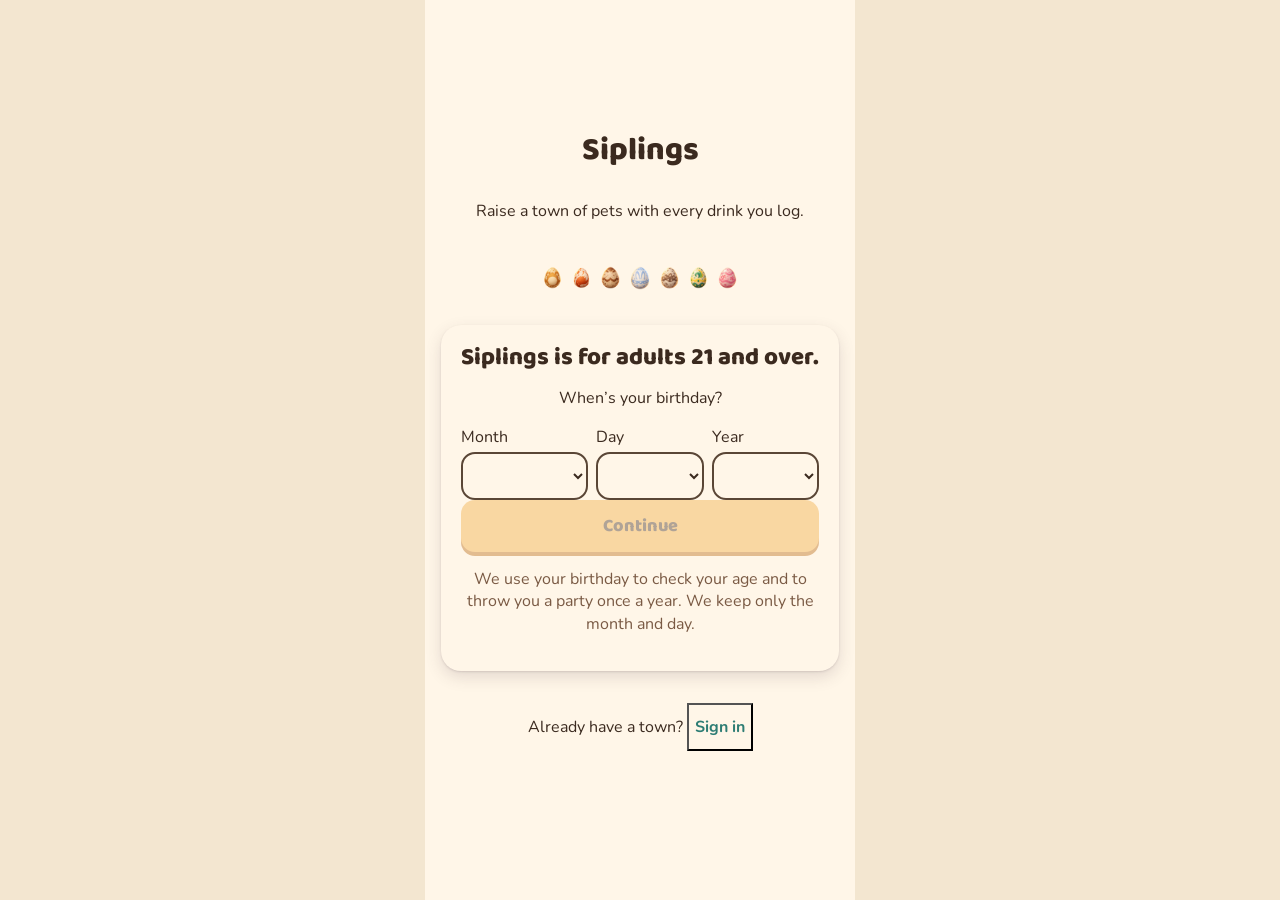
==== commit fe5ff88d: "Deploy dc52a6d" ====
--- a/index.html
+++ b/index.html
@@ -14,7 +14,7 @@
     <link rel="icon" href="./icons/icon-192.png" type="image/png" />
     <link rel="apple-touch-icon" href="./icons/apple-touch-icon.png" />
     <title>Siplings</title>
-    <script type="module" crossorigin src="./assets/main-Dm6-62eN.js"></script>
+    <script type="module" crossorigin src="./assets/main-BkofJGFc.js"></script>
     <link rel="stylesheet" crossorigin href="./assets/main-BTajLJru.css">
   </head>
   <body>
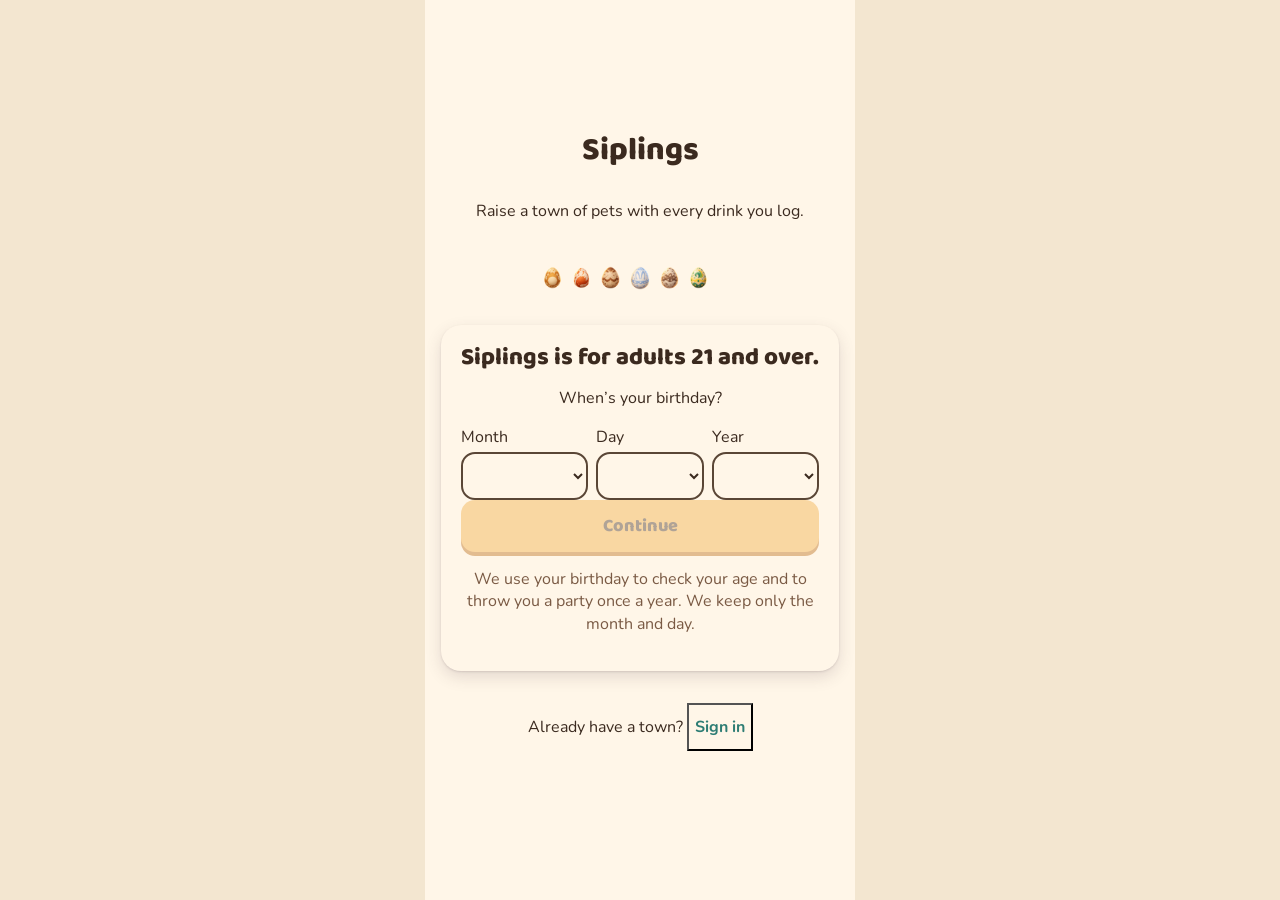
==== commit 9710cecf: "Deploy ceae82f (art: badges, rank emblems, event banners; manual publish, Actions billing blocked)" ====
--- a/index.html
+++ b/index.html
@@ -14,8 +14,8 @@
     <link rel="icon" href="./icons/icon-192.png" type="image/png" />
     <link rel="apple-touch-icon" href="./icons/apple-touch-icon.png" />
     <title>Siplings</title>
-    <script type="module" crossorigin src="./assets/main-BkofJGFc.js"></script>
-    <link rel="stylesheet" crossorigin href="./assets/main-BTajLJru.css">
+    <script type="module" crossorigin src="./assets/main-H42NR81D.js"></script>
+    <link rel="stylesheet" crossorigin href="./assets/main-BXFkxKW1.css">
   </head>
   <body>
     <div id="app"></div>
--- a/assets/main-BXFkxKW1.css
+++ b/assets/main-BXFkxKW1.css
@@ -0,0 +1 @@
+@font-face{font-family:"Baloo 2";font-style:normal;font-display:swap;font-weight:600;src:url(./baloo-2-latin-600-normal-tIfxVoAe.woff2)format("woff2"),url(./baloo-2-latin-600-normal-B4tNaogw.woff)format("woff")}@font-face{font-family:"Baloo 2";font-style:normal;font-display:swap;font-weight:800;src:url(./baloo-2-latin-800-normal-BbF3Etk1.woff2)format("woff2"),url(./baloo-2-latin-800-normal-B8BXfZF7.woff)format("woff")}@font-face{font-family:Nunito;font-style:normal;font-display:swap;font-weight:400;src:url(./nunito-latin-400-normal-r8SDr6Up.woff2)format("woff2"),url(./nunito-latin-400-normal-DKg4f3fz.woff)format("woff")}@font-face{font-family:Nunito;font-style:normal;font-display:swap;font-weight:700;src:url(./nunito-latin-700-normal-Dort48En.woff2)format("woff2"),url(./nunito-latin-700-normal-OcDqTBcA.woff)format("woff")}:root{--cream:#fff6e8;--parchment:#f3e6d0;--ink:#3b2a1f;--ink-soft:#7a5a44;--honey:#f2a93b;--honey-edge:#b8660f;--cocoa:#5a4636;--teal:#2e7d74;--berry:#b83d55;--sage:#3d6b3a;--sky:#c9ddea;--lavender:#d9cdee;--sun:#f6d58a;--dusk:#2b2440;--cap-gold:#e8b43a;--coaster-tan:#c98b5a;--shadow-tint:74 51 70;--radius-card:20px;--radius-button:14px;--radius-pill:999px;--space:4px;--edge:4px;--nav-height:64px;--font-heading:"Baloo 2", system-ui, sans-serif;--font-body:"Nunito", system-ui, sans-serif;--safe-top:env(safe-area-inset-top,0px);--safe-right:env(safe-area-inset-right,0px);--safe-bottom:env(safe-area-inset-bottom,0px);--safe-left:env(safe-area-inset-left,0px);--lightningcss-light:initial;--lightningcss-dark: ;color-scheme:light}*,:before,:after{box-sizing:border-box}html{-webkit-text-size-adjust:100%;background:var(--parchment)}body{background:var(--parchment);min-height:100dvh;color:var(--ink);font-family:var(--font-body);overscroll-behavior:none;margin:0;font-size:16px;line-height:1.4}h1,h2,h3{font-family:var(--font-heading);margin:0;font-weight:800;line-height:1.1}.num{font-family:var(--font-heading);font-variant-numeric:tabular-nums}:focus-visible{outline:3px solid var(--teal);outline-offset:2px}@media (prefers-reduced-motion:reduce){*,:before,:after{transition-duration:.01ms!important;animation-duration:.01ms!important}}html.reduce-motion *,html.reduce-motion :before,html.reduce-motion :after{transition-duration:.01ms!important;animation-duration:.01ms!important}.app{background:var(--cream);flex-direction:column;max-width:430px;min-height:100dvh;margin:0 auto;display:flex;overflow-x:clip}.status-panel{height:var(--safe-top);background:var(--cream);z-index:2;position:sticky;top:0}.header{padding:calc(var(--space) * 3) calc(var(--space) * 4 + var(--safe-right)) calc(var(--space) * 3) calc(var(--space) * 4 + var(--safe-left));justify-content:space-between;align-items:center;gap:calc(var(--space) * 2);display:flex}.main{justify-content:center;align-items:center;gap:calc(var(--space) * 4);padding:calc(var(--space) * 4) calc(var(--space) * 4 + var(--safe-right)) calc(var(--space) * 4) calc(var(--space) * 4 + var(--safe-left));text-align:center;flex-direction:column;flex:1;display:flex}.footer{padding:calc(var(--space) * 3) calc(var(--space) * 4 + var(--safe-right)) calc(var(--space) * 3 + var(--safe-bottom)) calc(var(--space) * 4 + var(--safe-left))}.card{background:var(--cream);border-radius:var(--radius-card);box-shadow:0 1px 2px rgb(var(--shadow-tint) / 15%), 0 6px 16px rgb(var(--shadow-tint) / 15%);padding:calc(var(--space) * 5);width:100%}.btn{border-radius:var(--radius-button);width:100%;min-width:48px;min-height:52px;font:800 1.125rem/1 var(--font-heading);cursor:pointer;border:0;transition:transform 80ms,box-shadow 80ms}.btn-primary{background:var(--honey);color:var(--ink);box-shadow:0 var(--edge) 0 var(--honey-edge)}.btn-primary:active{box-shadow:0 1px 0 var(--honey-edge);transform:translateY(3px)}.btn-secondary{background:var(--cream);color:var(--ink);border:2px solid var(--cocoa);box-shadow:0 var(--edge) 0 var(--cocoa)}.btn-quiet{min-width:48px;color:var(--teal);width:auto;min-height:48px;font:700 1rem var(--font-body);background:0 0}.btn:disabled{opacity:.4;cursor:not-allowed}.log-button{background:var(--honey);width:88px;height:88px;color:var(--ink);font:800 1.25rem/1 var(--font-heading);box-shadow:0 var(--edge) 0 var(--honey-edge);cursor:pointer;border:0;border-radius:50%;margin:0 auto;display:block}.log-button:active{box-shadow:0 1px 0 var(--honey-edge);transform:translateY(3px)}.log-button:disabled{opacity:.4}.xp-bar{align-items:center;gap:calc(var(--space) * 2);width:100%;display:flex}.xp-track{border-radius:var(--radius-pill);background:var(--cocoa);flex:1;height:14px;overflow:hidden}.xp-fill{background:var(--honey);border-radius:var(--radius-pill);height:100%;transition:width .6s}.level-badge{background:var(--honey);border-radius:var(--radius-pill);padding:2px 10px;font-weight:800}.muted{color:var(--ink-soft)}.field{gap:var(--space);text-align:left;flex-direction:column;width:100%;display:flex}.field select,.field input{border-radius:var(--radius-button);border:2px solid var(--cocoa);background:var(--cream);min-height:48px;color:var(--ink);font:1rem var(--font-body);padding:0 12px}.row{gap:calc(var(--space) * 2);width:100%;display:flex}.row>*{flex:1}.toast{left:50%;bottom:calc(var(--space) * 4 + var(--safe-bottom) + 120px);background:var(--cream);width:min(398px,100% - 32px);color:var(--ink);border-radius:var(--radius-card);box-shadow:0 6px 16px rgb(var(--shadow-tint) / 25%);padding:14px 16px;font-weight:700;position:fixed;transform:translate(-50%)}.pet-placeholder{border:4px dashed var(--cocoa);width:180px;height:200px;color:var(--ink);border-radius:50% 50% 46% 46%;place-items:center;padding:12px;font-weight:700;display:grid}.pet-placeholder.egg{background:var(--parchment)}.pet-placeholder.hatched{background:var(--sun);border-radius:40%}.sr-only{clip:rect(0 0 0 0);white-space:nowrap;width:1px;height:1px;position:absolute;overflow:hidden}.screen{padding-bottom:calc(var(--nav-height) + var(--safe-bottom) + 24px);flex-direction:column;flex:1;display:flex}.screen-title{font:800 1.5rem/1.2 var(--font-heading);margin:0}.tier-line{margin:0}.pad{padding:0 calc(var(--space) * 4 + var(--safe-right)) 0 calc(var(--space) * 4 + var(--safe-left))}.explain{background:var(--parchment);border-radius:var(--radius-button);margin:0 16px 8px;padding:10px 14px}.hint{color:var(--ink-soft);margin:4px 0;font-size:.95rem}.bottom-nav{width:min(430px,100%);min-height:calc(var(--nav-height) + var(--safe-bottom));padding:0 var(--safe-right) var(--safe-bottom) var(--safe-left);background:var(--cream);box-shadow:0 -2px 10px rgb(var(--shadow-tint) / 15%);z-index:50;grid-template-columns:repeat(5,1fr);align-items:center;display:grid;position:fixed;bottom:0;left:50%;transform:translate(-50%)}.nav-tab{min-height:56px;color:var(--ink-soft);font:700 .8rem var(--font-body);flex-direction:column;justify-content:center;align-items:center;text-decoration:none;display:flex}.nav-tab.active{color:var(--ink)}.nav-log{background:var(--honey);width:72px;height:72px;color:var(--ink);font:800 1.15rem/1 var(--font-heading);box-shadow:0 var(--edge) 0 var(--honey-edge);cursor:pointer;border:0;border-radius:50%;justify-self:center;margin-top:-28px;position:relative}.cloud-pip{background:var(--sky);border-radius:50%;place-items:center;width:26px;height:26px;font-size:.9rem;display:grid;position:absolute;top:-2px;right:-2px}.pet-art,.egg-art{color:var(--ink);text-shadow:0 1px #ffffffb3;border:4px dashed;flex:none;place-items:center;font-weight:800;display:grid}.pet-art{border-radius:42%}.egg-art{border-radius:50% 50% 46% 46%/60% 60% 40% 40%}.town{flex:1;padding:0 16px}.plaza{background:radial-gradient(circle, var(--sun) 0 14%, var(--parchment) 15% 100%);border-radius:50%;width:560px;height:560px;position:absolute;top:50%;left:50%;transform:translate(-50%,-50%)}.plot{cursor:pointer;min-width:64px;min-height:64px;color:var(--ink);background:0 0;border:0;flex-direction:column;align-items:center;gap:2px;padding:0;display:flex;position:absolute;transform:translate(-50%,-50%)}.egg-plot{cursor:default}.egg-plot.visitable{cursor:pointer}.egg-wiggle{animation:.4s ease-in-out 2 wobble;display:inline-block}.egg-pips{color:var(--honey-edge);letter-spacing:1px}@media (prefers-reduced-motion:reduce){.egg-wiggle{animation:none}}.signpost{background:var(--cream);border-radius:var(--radius-pill);font:700 .8rem var(--font-body);overflow-wrap:anywhere;text-align:center;max-width:30vw;box-shadow:0 1px 2px rgb(var(--shadow-tint) / 20%);padding:2px 8px}.lantern{background:var(--cream);min-width:72px;min-height:72px;box-shadow:0 var(--edge) 0 var(--cocoa);cursor:pointer;border:0;border-radius:50%;flex-direction:column;justify-content:center;align-items:center;display:flex;position:absolute;top:50%;left:50%;transform:translate(-50%,-50%)}.streak-number{font:800 1.25rem/1 var(--font-heading)}.grace{letter-spacing:2px;color:var(--honey-edge);font-size:.6rem}.pet-header{align-items:flex-start}.mood-chip{border-radius:var(--radius-pill);min-height:48px;font:700 .95rem var(--font-body);color:var(--ink);cursor:pointer;border:0;padding:0 14px}.mood-happy{background:var(--sun)}.mood-neutral{background:var(--sky)}.mood-sleepy{background:var(--lavender)}.room{border-radius:var(--radius-card);background:linear-gradient(var(--parchment) 0 55%, var(--sun) 55% 100%);flex:1;place-items:center;min-height:220px;margin:12px 16px;display:grid;position:relative}.pet-tap{cursor:pointer;background:0 0;border:0;padding:0;position:relative}.pet-tap:active{transform:scale(.96,1.04)}.heart{color:var(--berry);font-size:1.5rem;animation:.9s ease-out forwards rise;position:absolute;top:-10px;right:0}.float{font:800 1.1rem var(--font-heading);animation:1.4s ease-out forwards rise;position:absolute;top:16px}@keyframes rise{0%{opacity:1;transform:translateY(0)}to{opacity:0;transform:translateY(-40px)}}.action-row{gap:8px;padding:0 16px 8px;display:flex}.dots{justify-content:center;gap:4px;display:flex}.dot{cursor:pointer;background:0 0;border:0;width:48px;height:48px;position:relative}.dot:after{content:"";background:var(--parchment);border:2px solid var(--cocoa);border-radius:50%;position:absolute;inset:19px}.dot.on:after{background:var(--honey)}.scrim{background:rgb(var(--shadow-tint) / 35%);z-index:100;justify-content:center;align-items:flex-end;display:flex;position:fixed;inset:0}.sheet{background:var(--cream);border-radius:var(--radius-card) var(--radius-card) 0 0;width:min(430px,100%);max-height:88dvh;padding:8px 16px calc(16px + var(--safe-bottom));outline:none;animation:.2s ease-out slide-up;overflow-y:auto}.sheet-full{max-height:96dvh}@keyframes slide-up{0%{opacity:.6;transform:translateY(40px)}}.sheet-grip{background:var(--parchment);border-radius:3px;width:40px;height:5px;margin:0 auto 4px}.sheet-head{justify-content:space-between;align-items:center;display:flex}.sheet-head h2{font:800 1.2rem/1.2 var(--font-heading);margin:0}.close{min-width:48px}.sheet-body{flex-direction:column;gap:12px;display:flex}.type-tabs{grid-template-columns:repeat(4,1fr);gap:6px;display:grid}.type-tab{border-radius:var(--radius-button);background:var(--parchment);min-height:64px;color:var(--ink);font:700 .8rem var(--font-body);cursor:pointer;border:2px solid #0000;flex-direction:column;justify-content:center;align-items:center;gap:2px;padding:4px;display:flex}.type-tab.on{border-color:var(--honey-edge);background:var(--sun)}.type-tab .pet-art,.type-tab .egg-art{border-width:2px}.cocktail-icon{font-size:1.6rem}.presets{flex-direction:column;gap:8px;display:flex}.preset{border-radius:var(--radius-button);background:var(--honey);min-height:64px;color:var(--ink);box-shadow:0 var(--edge) 0 var(--honey-edge);font:800 1.1rem var(--font-heading);text-align:left;cursor:pointer;-webkit-touch-callout:none;-webkit-user-select:none;user-select:none;border:0;justify-content:space-between;align-items:center;gap:8px;padding:8px 16px;display:flex}.preset-size{font:700 .95rem var(--font-body)}.preset-custom{background:var(--cream);border:2px solid var(--cocoa);box-shadow:0 var(--edge) 0 var(--cocoa)}.chip{border-radius:var(--radius-pill);border:2px solid var(--cocoa);background:var(--cream);min-height:48px;color:var(--ink);font:700 .95rem var(--font-body);cursor:pointer;padding:0 14px}.chip.on{background:var(--honey);border-color:var(--honey-edge)}.chips{flex-wrap:wrap;gap:6px;display:flex}.sheet-foot{flex-wrap:wrap;justify-content:space-between;align-items:center;gap:8px;display:flex}.when{align-items:center;gap:6px;display:flex}.when select,.field select{border-radius:var(--radius-button);border:2px solid var(--cocoa);background:var(--cream);min-height:48px;color:var(--ink);font:700 1rem var(--font-body);padding:0 10px}.stepper{flex-wrap:wrap;align-items:center;gap:8px;display:flex}.step{border:2px solid var(--cocoa);background:var(--cream);min-width:48px;min-height:48px;font:800 1.3rem var(--font-heading);cursor:pointer;color:var(--ink);border-radius:50%}.stepper-value{text-align:center;min-width:64px;font-weight:800}.editor-list,.build-rows,.plain,.history{flex-direction:column;gap:8px;margin:0;padding:0;list-style:none;display:flex}.editor-row{flex-direction:column;gap:8px;padding:12px;display:flex}.build-row{flex-wrap:wrap;justify-content:space-between;align-items:center;gap:8px;display:flex}.share-bar{border-radius:var(--radius-pill);background:var(--parchment);height:14px;display:flex;overflow:hidden}.share:nth-child(odd){background:var(--teal)}.share:nth-child(2n){background:var(--honey)}.btn-danger{background:var(--berry);color:var(--cream);box-shadow:0 var(--edge) 0 #7d2537}.danger{color:var(--berry)}.cloud{color:var(--teal)}.toast{bottom:calc(var(--nav-height) + var(--safe-bottom) + 20px);z-index:60;justify-content:space-between;align-items:center;gap:8px;animation:.2s ease-out toast-in;display:flex}.toast-actions{flex:none;display:flex}.level-toast{left:50%;bottom:calc(var(--nav-height) + var(--safe-bottom) + 96px);background:var(--sun);border-radius:var(--radius-pill);font:800 1rem var(--font-heading);z-index:60;white-space:nowrap;padding:10px 18px;position:fixed;transform:translate(-50%)}@keyframes toast-in{0%{opacity:0;transform:translate(-50%,20px)}}.celebration{z-index:200;background:rgb(var(--shadow-tint) / 55%);padding:16px 16px calc(24px + var(--safe-bottom));justify-content:center;align-items:flex-end;display:flex;position:fixed;inset:0}.celebration-card{text-align:center;flex-direction:column;align-items:center;gap:12px;max-width:398px;display:flex}.list-screen{flex-direction:column;gap:12px;padding:0 16px;display:flex}.history-btn{text-align:left;border-radius:var(--radius-button);background:var(--cream);width:100%;min-height:56px;box-shadow:0 1px 3px rgb(var(--shadow-tint) / 20%);color:var(--ink);font:1rem var(--font-body);cursor:pointer;border:0;flex-direction:column;align-items:flex-start;gap:2px;padding:10px 14px;display:flex}.history-btn:disabled{cursor:default;opacity:1}.bar-row{grid-template-columns:5.5em 1fr auto;align-items:center;gap:8px;display:grid}.bar{border-radius:var(--radius-pill);background:var(--teal);min-width:4px;height:12px}@media (prefers-reduced-motion:reduce){.sheet,.heart,.float{animation:none}.toast{animation:.2s linear fade-in}.heart,.float{display:none}.xp-fill{transition:none}}@keyframes fade-in{0%{opacity:0}}.sheet-tools{justify-content:space-between;align-items:center;gap:8px;display:flex}.sheet-foot .preset-custom{flex:1}.sheet-body>*,.presets>*,.preset{flex-shrink:0}.form-tag{font:700 .7rem var(--font-body);display:block}.pet-art.stage-2{border-style:solid;border-radius:40%}.pet-art.stage-3{border-style:double;border-width:6px;border-radius:38%}.signpost .form{font-size:.7rem;font-weight:700;display:block}.header-link{text-align:left;color:inherit;font:inherit;cursor:pointer;background:0 0;border:none;min-height:48px;padding:0}.rank-chip{border-radius:var(--radius-pill);background:var(--cream);border:2px solid var(--cocoa);min-height:48px;font:700 .875rem var(--font-body);color:var(--ink);align-items:center;gap:8px;padding:4px 12px 4px 4px;display:inline-flex}.rank-emblem{background:var(--cap-gold);border:3px dashed var(--honey-edge);width:36px;height:36px;font:800 1rem var(--font-heading);border-radius:50%;flex:none;place-items:center;display:grid}.rank-emblem.big{width:64px;height:64px;font-size:1.5rem}.rank-emblem-art{object-fit:contain;flex:none;width:36px;height:36px;display:block}.rank-emblem-art.big{width:64px;height:64px}.rank-card{align-items:center;gap:16px;display:flex}.style-bar{border-radius:var(--radius-pill);background:var(--parchment);border:2px solid var(--cocoa);height:28px;display:flex;position:relative;overflow:hidden}.style-seg{height:100%}.style-line{background:var(--ink);width:3px;position:absolute;top:-4px;bottom:-4px}.style-line-label{font:700 .75rem var(--font-body);color:var(--ink-soft)}.style-rows{flex-direction:column;gap:6px;margin:0;padding:0;list-style:none;display:flex}.style-row{align-items:center;gap:8px;display:flex}.style-row .swatch{border-radius:4px;flex:none;width:14px;height:14px}.style-row .num{margin-left:auto}.silhouettes{grid-template-columns:repeat(3,minmax(0,1fr));gap:8px;margin:0;display:grid}.silhouette{text-align:center;flex-direction:column;align-items:center;gap:4px;margin:0;font-size:.75rem;display:flex}.silhouette-shape{opacity:.55;border:3px dashed;border-radius:42%;flex:none;min-width:40px;min-height:40px}.silhouette.filled .silhouette-shape{opacity:1;border-style:solid}.ladder{margin:0;padding:0;list-style:none}.ladder li{border-bottom:1px solid var(--parchment);justify-content:space-between;padding:6px 0;display:flex}.ladder li.current{font-weight:800}.cheers{flex-direction:column;align-items:center;gap:12px;padding:24px;display:flex;position:relative}.cheers .glass{border:3px solid var(--cocoa);background:var(--sky);border-top:none;border-radius:0 0 10px 10px;width:26px;height:34px;animation:2.5s ease-in-out forwards cheers-glass;position:absolute;bottom:44%;right:18%}.cheers .pet-art{animation:2.5s ease-in-out forwards cheers-pet}.cheers-still .glass,.cheers-still .pet-art{animation:none}.cheers-still .pet-art{box-shadow:0 0 24px 8px var(--sun)}.cheers-still .glass{transform:translateY(-18px)rotate(-12deg)}@keyframes cheers-glass{0%{opacity:0;transform:scale(.4)}15%{opacity:1;transform:scale(1)}45%{transform:translateY(-18px)rotate(-12deg)}65%{transform:translateY(-26px)translate(-14px)rotate(-30deg)}85%{opacity:1;transform:translateY(-18px)rotate(-12deg)}to{opacity:0;transform:translateY(-18px)scale(.3)}}@keyframes cheers-pet{0%,to{transform:none}20%,80%{transform:translateY(-6px)scaleY(1.04)}}.evolve-glow{animation:1.5s ease-in-out evolve-glow}@keyframes evolve-glow{50%{box-shadow:0 0 36px 14px var(--sun)}}@media (prefers-reduced-motion:reduce){.cheers .glass,.cheers .pet-art,.evolve-glow{animation:none}}.profile-top{text-align:center;flex-direction:column;align-items:center;display:flex}.profile-top .field{text-align:left;align-self:stretch}.draft{white-space:pre-wrap;word-break:break-word;background:var(--parchment);border-radius:8px;padding:8px;font-size:.85rem}.brand-chips{gap:6px;margin-bottom:8px;padding-bottom:4px;display:flex;overflow-x:auto}.brand-chips .chip{white-space:nowrap;flex:none;min-height:52px}.brand-list{flex-direction:column;gap:4px;margin-bottom:12px;display:flex}.brand-row{touch-action:pan-y;background:var(--cream);border-radius:var(--radius-button);align-items:center;gap:4px;display:flex}.brand-pick{text-align:left;min-height:56px;font:inherit;color:var(--ink);cursor:pointer;background:0 0;border:none;flex-direction:column;flex:1;justify-content:center;padding:4px 8px;display:flex}.brand-name{font-weight:700}.star{min-width:48px;min-height:48px;color:var(--honey-edge);cursor:pointer;background:0 0;border:none;font-size:1.4rem}.check{align-items:center;gap:6px;min-height:48px;display:flex}.fine{font-size:.8rem}.pet-tap{position:relative}.pet-tap.performing .pet-art{animation:.8s ease-in-out infinite trick-bounce}@keyframes trick-bounce{0%,to{transform:translateY(0)rotate(0)}50%{transform:translateY(-10px)rotate(-4deg)}}@media (prefers-reduced-motion:reduce){.pet-tap.performing .pet-art{animation:none}}.trick-banner{white-space:nowrap;background:var(--cream);border:2px solid var(--cocoa);border-radius:var(--radius-pill);font:700 .95rem var(--font-body);color:var(--ink);padding:2px 12px;position:absolute;bottom:-8px;left:50%;transform:translate(-50%)}.trick-list{flex-direction:column;gap:6px;margin-bottom:12px;display:flex}.trick-card{border-radius:var(--radius-button);background:var(--cream);border:2px solid var(--parchment);align-items:center;gap:8px;min-height:56px;padding:4px 8px;display:flex}.trick-card.rarity-uncommon{border-color:var(--sage)}.trick-card.rarity-rare{border-color:var(--teal)}.trick-card.rarity-legendary{border-color:var(--honey-edge)}.trick-play{text-align:left;min-height:48px;font:inherit;color:var(--ink);cursor:pointer;background:0 0;border:none;flex:1;align-items:center;gap:10px;display:flex}.trick-play span:last-child{flex-direction:column;display:flex}.trick-art{background:var(--sun);width:40px;height:40px;color:var(--ink);border-radius:50%;place-items:center;font-weight:800;display:grid}.trick-art.unknown{background:var(--parchment);color:var(--ink-soft)}.wallet-pills{gap:calc(var(--space) * 2);flex-wrap:wrap;display:inline-flex}.currency-pill{align-items:center;gap:var(--space);border-radius:var(--radius-pill);background:var(--cream);border:2px solid var(--cocoa);min-height:32px;font-family:var(--font-heading);font-variant-numeric:tabular-nums;color:var(--ink);padding:2px 12px 2px 6px;font-weight:800;display:inline-flex}.currency-icon{border-radius:50%;place-items:center;width:22px;height:22px;font-size:14px;line-height:1;display:inline-grid}.currency-pill.coasters .currency-icon{background:var(--coaster-tan);color:var(--cream)}.currency-pill.goldenCaps .currency-icon{background:var(--cap-gold);color:var(--ink)}.shop{gap:calc(var(--space) * 3);display:grid}.theme-rail{gap:calc(var(--space) * 2);padding-bottom:var(--space);scrollbar-width:none;display:flex;overflow-x:auto}.theme-tab{justify-items:center;gap:var(--space);width:76px;min-height:84px;padding:var(--space);color:var(--ink);font:inherit;text-align:center;background:0 0;border:0;flex:none;font-size:13px;line-height:1.2;display:grid}.theme-portrait{background:var(--sun);border:3px solid var(--cream);width:52px;height:52px;font-family:var(--font-heading);border-radius:50%;place-items:center;font-size:22px;font-weight:800;display:grid}.theme-tab.on .theme-portrait{border-color:var(--honey-edge)}.theme-tab.locked .theme-portrait{opacity:.45}.lock-line,.reason-line{margin:0}.item-grid{gap:calc(var(--space) * 3);grid-template-columns:repeat(auto-fill,minmax(150px,1fr));margin:0;padding:0;list-style:none;display:grid}.item-card{justify-items:center;gap:var(--space);width:100%;min-height:176px;padding:calc(var(--space) * 3);border-radius:var(--radius-card);background:var(--cream);color:var(--ink);font:inherit;text-align:center;border:3px solid var(--cocoa);box-shadow:0 2px 0 rgb(var(--shadow-tint) / 15%);display:grid;position:relative}.item-name{font-weight:700}.rarity-word{letter-spacing:.02em;font-size:13px;font-weight:700}.rarity-common{border-style:solid}.rarity-uncommon{border-style:dotted;border-color:var(--teal)}.rarity-rare{border-style:double;border-width:6px;border-color:var(--berry)}.rarity-legendary{border-color:var(--honey-edge);background-image:radial-gradient(circle at 10px 10px, var(--cap-gold) 5px, transparent 6px), radial-gradient(circle at calc(100% - 10px) 10px, var(--cap-gold) 5px, transparent 6px), radial-gradient(circle at 10px calc(100% - 10px), var(--cap-gold) 5px, transparent 6px), radial-gradient(circle at calc(100% - 10px) calc(100% - 10px), var(--cap-gold) 5px, transparent 6px), linear-gradient(110deg, var(--cream) 40%, #fff2cf 50%, var(--cream) 60%);background-size:100% 100%,100% 100%,100% 100%,100% 100%,300% 100%;animation:6s linear infinite shimmer}@keyframes shimmer{0%{background-position:0 0,0 0,0 0,0 0,100% 0}to{background-position:0 0,0 0,0 0,0 0,-200% 0}}@media (prefers-reduced-motion:reduce){.rarity-legendary{animation:none}}.price-pill{border-radius:var(--radius-pill);font-family:var(--font-heading);font-variant-numeric:tabular-nums;background:var(--parchment);padding:2px 10px;font-weight:800;display:inline-block}.price-pill.goldenCaps{background:var(--sun)}.owned-tag{border-radius:var(--radius-pill);background:var(--sage);color:var(--cream);padding:0 8px;font-size:13px;font-weight:700;position:absolute;top:8px;right:8px}.item-hero{justify-items:center;gap:var(--space);padding:calc(var(--space) * 4);border-radius:var(--radius-card);border:3px solid var(--cocoa);display:grid}.confirm-line{font-size:18px}.item-art{place-items:center;display:inline-grid}.item-crate{background:var(--sun);border:2px solid var(--honey-edge);color:var(--ink);font-family:var(--font-heading);border-bottom-width:5px;border-radius:10px;place-items:center;font-size:14px;font-weight:800;transition:width .2s,height .2s;display:grid}.item-art.slot-rug .item-crate{background:var(--lavender);border-color:var(--cocoa);border-radius:50%}.item-art.slot-wall .item-crate,.item-art.slot-wallpaper .item-crate{background:var(--sky);border-color:var(--teal)}.item-art.slot-flooring .item-crate{background:var(--parchment);border-color:var(--cocoa)}.room.decorated{background:0 0;margin:8px auto;padding:0 8px;display:block}.home-scene{border-radius:var(--radius-card);box-shadow:0 2px 0 rgb(var(--shadow-tint) / 15%);margin:0 auto;position:relative;overflow:hidden}.backdrop{background:linear-gradient(var(--sky), var(--lavender));color:var(--ink-soft);text-align:right;padding:4px 12px;font-size:13px}.home-wall,.home-floor{position:relative}.home-wall{border-bottom:4px solid var(--cocoa);background:repeating-linear-gradient(90deg,#f7e2c4 0 22px,#f1d7b4 22px 44px)}.home-floor{background:repeating-linear-gradient(0deg,#e8c99a 0 20px,#e2bf8c 20px 40px)}.layer-name{color:var(--ink-soft);pointer-events:none;font-size:12px;position:absolute;top:4px;right:8px}.bed-spot,.placed,.ghost,.grid-tile{position:absolute}.bed-spot{pointer-events:none;background:var(--lavender);border:2px solid var(--cocoa);text-align:center;border-radius:14px;place-items:center;padding:4px;font-size:12px;display:grid}.bed-spot.hatched{background:repeating-linear-gradient(45deg, var(--lavender) 0 6px, #c7b8e3 6px 12px)}.placed{border:2px solid var(--honey-edge);background:var(--sun);color:var(--ink);font:inherit;z-index:2;border-bottom-width:5px;border-radius:10px;place-items:center;padding:2px;font-size:11px;line-height:1.1;display:grid;overflow:hidden}.placed.slot-rug{z-index:1;background:var(--lavender);border-color:var(--cocoa);opacity:.85;border-radius:50%}.placed.slot-tabletop{z-index:3;background:var(--cream);width:auto;margin:18%}.placed.slot-wall{background:var(--sky);border-color:var(--teal)}.placed.selected{outline:3px solid var(--teal);outline-offset:1px;z-index:4}.pet-spot{pointer-events:none;z-index:5;place-items:center;display:grid;position:absolute;inset:0}.pet-spot .pet-tap{pointer-events:auto}.grid-tile{border:1px dashed rgb(var(--shadow-tint) / 35%);background:0 0;padding:0}.ghost{border:3px solid var(--sage);z-index:6;pointer-events:none;background:#3d6b3a2e;border-radius:10px;place-items:center;font-weight:800;display:grid}.ghost.no-fit{border:3px dashed var(--berry);color:var(--berry);background:repeating-linear-gradient(45deg,#b83d5533 0 6px,#0000 6px 12px)}.decor{flex-direction:column;height:100dvh;display:flex}.decor-stage{flex:1;min-height:0;padding:8px;position:relative;overflow:auto}.decor .placed.selected{touch-action:none}.decor-stage.dragging .placed{pointer-events:none}.float-bar{border-radius:var(--radius-card);background:var(--parchment);flex-wrap:wrap;align-items:center;gap:8px;margin:0 0 8px;padding:8px;display:flex}.float-bar .btn{flex:1;min-height:52px}.float-name{width:100%;font-weight:700}.hold-line,.note{text-align:center;max-width:420px;margin:8px auto 0}.tray{padding:12px 16px calc(12px + var(--safe-bottom));background:var(--cream);border-radius:var(--radius-card) var(--radius-card) 0 0;box-shadow:0 -2px 8px rgb(var(--shadow-tint) / 15%);flex:none}.tray-head{justify-content:space-between;align-items:center;gap:12px;display:flex}.tray-head .done{width:auto;min-width:120px}.tray-tabs{gap:8px;margin:8px 0;display:flex;overflow-x:auto}.tray-tabs .chip{flex:none}.tray-list{gap:8px;min-height:96px;margin:0;padding:0;list-style:none;display:flex;overflow-x:auto}.tray-group{align-items:center;gap:8px;display:flex}.tray-item{border-radius:var(--radius-button);border:2px solid var(--cocoa);background:var(--parchment);min-width:96px;min-height:56px;color:var(--ink);font:inherit;justify-items:center;gap:4px;padding:6px;font-size:13px;display:grid}.tray-item.on{border-color:var(--teal);background:#e3f1ee}.town-header{flex-wrap:wrap;gap:8px}.town{padding:0}.town-map{height:calc(100dvh - 150px - var(--nav-height) - var(--safe-bottom));overscroll-behavior:contain;scrollbar-width:none;min-height:360px;overflow:auto}.town-ground{background:radial-gradient(circle,#cfe3c4 0 45%,#b9d6ab 46% 100%);position:relative}.exterior{background:var(--coaster-tan);border:2px solid var(--cocoa);border-radius:8px 8px 4px 4px;width:64px;height:40px;display:block;position:relative}.exterior .roof{background:var(--berry);border-radius:10px 10px 2px 2px;height:16px;position:absolute;top:-14px;left:-6px;right:-6px}.exterior .porch{background:var(--cocoa);border-radius:2px;height:8px;position:absolute;bottom:-8px;left:8px;right:8px}.exterior .tower{background:var(--coaster-tan);border:2px solid var(--cocoa);border-radius:6px 6px 0 0;width:18px;height:36px;position:absolute;top:-34px;right:-10px}.nest{background:var(--cocoa);opacity:.6;border-radius:50%;width:56px;height:14px;margin-bottom:-10px;display:block}.breeding-nest{border:2px dashed var(--cocoa);cursor:pointer;background:#d8bf95;border-radius:50%;place-items:center;width:64px;height:52px;padding:0;font-size:22px;display:grid;position:absolute;top:33%;left:50%;transform:translate(-50%,-50%)}.breeding-nest.ready{box-shadow:0 0 0 4px var(--sun), 0 0 18px var(--honey)}.nest-eggs{gap:2px;animation:1.6s ease-in-out infinite wobble;display:flex}.signpost .stars{color:var(--honey-edge)}.badge-grid{grid-template-columns:repeat(auto-fill,minmax(150px,1fr));gap:12px;margin:0;padding:0;list-style:none;display:grid}.badge{border-radius:var(--radius-card);text-align:center;justify-items:center;gap:4px;padding:12px;display:grid}.badge.earned{background:var(--sun);border:3px solid var(--honey-edge)}.badge.unearned{border:2px dashed var(--ink-soft);color:var(--ink-soft);background:0 0}.badge-mark{font-size:28px}.badge-art{object-fit:contain;width:72px;height:72px}.badge.unearned .badge-art{filter:grayscale();opacity:.45}.badge-caps{font-family:var(--font-heading);font-weight:800}.breeding-egg{border:3px solid var(--cocoa);border-radius:50% 50% 46% 46%/60% 60% 40% 40%;flex:none;position:relative}.breeding-egg.glow{box-shadow:0 0 14px var(--sun)}.breeding-egg .crack{background:var(--ink);clip-path:polygon(0 50%,15% 0,30% 100%,45% 0,60% 100%,75% 0,90% 100%,100% 50%);height:4px;position:absolute;inset:30% 20% auto}.breeding-egg.cracks-2 .crack{height:8px}.breeding-egg.cracks-3 .crack{height:14px}.hybrid-art{border:4px dashed;border-radius:46% 46% 40% 40%;flex:none;place-items:center;display:grid;position:relative}.hybrid-art.sleepy{opacity:.8;transform:scaleY(.85)}.hybrid-accent{border-radius:50% 50% 0 0;width:30%;height:22%;position:absolute;top:-6px;left:50%;transform:translate(-50%)}.hybrid-name{font:800 .8rem var(--font-heading);color:var(--ink);text-shadow:0 1px #ffffffb3}.nest-screen .card{gap:calc(var(--space) * 3);display:grid}.egg-ready{text-align:center;cursor:pointer;min-height:52px;font:inherit;border:0;justify-items:center}.nest-parents{justify-content:space-around;align-items:center;display:flex}.nest-parent{justify-items:center;margin:0;font-weight:700;display:grid}.warmth{align-items:center;gap:10px;display:flex}.warmth-bar{border-radius:var(--radius-pill);background:var(--parchment);border:2px solid var(--cocoa);flex:1;height:16px;overflow:hidden}.warmth-bar span{background:linear-gradient(90deg, var(--sun), var(--honey));height:100%;display:block}.warmth-num{font-weight:800}.pair-grid{grid-template-columns:repeat(auto-fill,minmax(96px,1fr));gap:8px;margin:0;padding:0;list-style:none;display:grid}.pair-pet{border-radius:var(--radius-card);border:2px solid var(--cocoa);background:var(--cream);width:100%;min-height:112px;font:700 .9rem var(--font-body);color:var(--ink);cursor:pointer;justify-items:center;gap:4px;padding:8px 4px;display:grid}.pair-pet.on{background:var(--honey);border-color:var(--honey-edge)}.pair-pet:disabled{opacity:.5;cursor:not-allowed}.egg-chip{border-radius:var(--radius-pill);border:2px solid var(--honey-edge);background:var(--sun);min-height:48px;color:var(--ink);font:700 .95rem var(--font-body);cursor:pointer;align-self:center;margin:0 16px 8px;padding:0 16px}.visitor{cursor:pointer;background:0 0;border:0;min-width:56px;min-height:56px;padding:0;position:absolute;bottom:14%;right:12%}.visitor.wandering .hybrid-art{animation:9s ease-in-out infinite alternate wander}@keyframes wander{0%{transform:translate(0)}to{transform:translate(-40px)}}.hatch-scene{z-index:60;padding:calc(16px + var(--safe-top)) 16px calc(16px + var(--safe-bottom));background:radial-gradient(circle, var(--sun) 0 25%, var(--parchment) 70%);align-content:center;place-items:center;gap:16px;display:grid;position:fixed;inset:0;overflow-y:auto}.hatch-egg{cursor:pointer;background:0 0;border:0;min-width:48px;min-height:48px;padding:12px}.hatch-hint{font:800 1.25rem var(--font-heading)}.reveal{justify-items:center;gap:12px;width:100%;max-width:420px;display:grid}.sparkles{color:var(--honey-edge);font-size:2rem}.name-card{text-align:center;gap:10px;display:grid}.badge-line{color:var(--teal);font-weight:800}.reveal-parents{justify-content:center;gap:16px;margin:0;padding:0;list-style:none;display:flex}.reveal-parents li{align-items:center;gap:6px;display:flex}.stack{gap:10px;display:grid}.album-grid{border-collapse:separate;border-spacing:4px;table-layout:fixed;width:100%}.album-grid th{text-align:center}.album-cell{border:2px solid var(--cocoa);background:var(--cream);width:100%;min-height:72px;font:700 .7rem var(--font-body);color:var(--ink);border-radius:12px;align-content:center;justify-items:center;gap:2px;padding:4px 2px;display:grid}.album-cell.hatched{cursor:pointer}.album-cell.unhatched{opacity:.7;border-style:dashed}.silhouette-blob{background:var(--ink-soft);opacity:.25;border-radius:46%;width:28px;height:28px}.album-parents{gap:2px;display:flex}.pet-dot{place-items:center;display:inline-grid}.chip-mini{color:var(--ink-soft);font-size:.65rem}.album-rows{gap:6px;margin:0 0 12px;padding:0;list-style:none;display:grid}.album-rows .album-cell{text-align:left;grid-template-columns:auto 1fr auto;justify-items:start;min-height:56px;font-size:.9rem}.album-group{margin:8px 0 4px;font-size:1rem}.variant-list{gap:10px;margin:0;padding:0;list-style:none;display:grid}.variant{border-radius:var(--radius-card);border:2px solid;gap:10px;padding:10px;display:flex}.variant>div{flex:1;gap:4px;display:grid}@keyframes wobble{0%,to{transform:rotate(0)}50%{transform:rotate(-6deg)}}@media (prefers-reduced-motion:reduce){.nest-eggs,.visitor.wandering .hybrid-art{animation:none}}.event-banners{gap:8px;padding:8px 16px 0;display:grid}.event-banner{background:linear-gradient(135deg, var(--cream), var(--lavender));border-radius:var(--radius-card);box-shadow:0 1px 2px rgb(var(--shadow-tint) / 15%);padding:10px 14px}.event-banner-art{aspect-ratio:3;object-fit:cover;border-radius:calc(var(--radius-card) - 4px);width:100%;height:auto;margin:0 0 8px;display:block}.event-title{margin:0 0 4px;font-weight:700}.event-bonus{color:var(--ink-soft);margin:0;font-size:14px}.event-quests-toggle{text-align:left;min-height:48px;padding:0}.event-quests{gap:4px;margin:0;padding:0;font-size:15px;list-style:none;display:grid}.event-quests li.done{color:var(--ink-soft)}.toggle-row{align-items:center;gap:12px;min-height:52px;display:flex}.toggle-row input{width:24px;height:24px}.pet-art{position:relative}.party-hat{font-size:18px;position:absolute;top:-14px;left:50%;transform:translate(-50%)}.town-balloons{font-size:28px;position:absolute;top:12px;left:50%;transform:translate(-50%)}.home-balloon{font-size:20px;display:block}.push-off{bottom:auto;top:calc(env(safe-area-inset-top) + 8px)}.quiet-hours{flex-wrap:wrap;align-items:center;gap:8px;display:flex}.quiet-hours input{min-height:48px}.nav-tab{position:relative}.badge-dot{background:var(--honey);border:2px solid var(--cocoa);border-radius:50%;width:10px;height:10px;margin-left:4px;display:inline-block}.nav-tab .badge-dot{margin:0;position:absolute;top:8px;right:calc(50% - 18px)}.town-buttons{right:max(12px,50% - 203px);bottom:calc(var(--nav-height) + var(--safe-bottom) + 12px);z-index:5;gap:8px;display:flex;position:fixed}.town-buttons .btn{min-width:48px;min-height:48px}.friend-row{flex-wrap:wrap;justify-content:space-between;align-items:center;gap:8px;min-height:48px;display:flex}.friend-link{min-height:48px;font:inherit;color:inherit;text-align:left;cursor:pointer;background:0 0;border:0;flex:1;align-items:center;gap:8px;display:flex}.friend-name{overflow-wrap:anywhere}.row-actions{gap:8px;display:flex}.more{min-width:48px;min-height:48px}.friend-code{letter-spacing:.08em;border:2px dashed var(--cocoa);background:var(--parchment);min-height:56px;color:var(--ink);border-radius:14px;padding:0 16px;font-size:1.6rem}.qr{image-rendering:pixelated;background:#fff;border-radius:8px;margin:12px auto 0;display:block}.lantern.unlit{filter:grayscale();opacity:.7}.ribbon{position:absolute;top:-6px;right:-2px}.back-home{margin:16px auto;display:block}.sticker-row{flex-wrap:wrap;gap:8px;display:flex}.sticker{border:2px solid var(--cocoa);background:var(--parchment);cursor:pointer;border-radius:14px;min-width:52px;min-height:52px;font-size:1.6rem}.sticker.left{background:var(--honey)}.sticker:disabled:not(.left){opacity:.45}.variant-row{flex-wrap:wrap;gap:8px;display:flex}.neighborhood .hood{aspect-ratio:1;width:min(100%,420px);margin:0 auto;position:relative}.island{border:2px solid var(--cocoa);background:var(--parchment);min-width:72px;min-height:56px;font:700 .8rem var(--font-body);color:var(--ink);cursor:pointer;border-radius:40%;flex-direction:column;align-items:center;gap:2px;padding:6px;display:flex;position:absolute;transform:translate(-50%,-50%)}.island.mine{background:var(--honey);min-width:96px;min-height:80px;top:50%;left:50%}.tabs{align-items:center;gap:4px;display:flex}.tabs .tab{border:2px solid var(--cocoa);background:var(--parchment);min-height:48px;font:700 .9rem var(--font-body);color:var(--ink);border-radius:14px;flex:1}.tabs .tab.active{background:var(--honey)}.tabs .info{min-width:48px;min-height:48px}.board-list{margin:0;padding:0;list-style:none}.board-row{background:var(--parchment);border:2px solid #0000;border-radius:14px;align-items:center;gap:12px;min-height:52px;margin-bottom:6px;padding:4px 12px;display:flex}.board-row.ring-1{border-color:#d9b44a}.board-row.ring-2{border-color:#b9bcc4}.board-row.ring-3{border-color:#c58b5a}.board-row.pinned{bottom:calc(var(--nav-height) + var(--safe-bottom) + 8px);background:var(--honey);z-index:2;position:sticky;top:8px}.board-rank{text-align:right;width:2ch}.board-name{flex:1}.onboarding .egg-row{flex-wrap:wrap;justify-content:center;gap:4px;margin:8px 0 16px;display:flex}.consent-list{gap:16px;display:grid}.consent{grid-template-columns:48px 1fr;align-items:start;gap:4px;min-height:48px;display:grid}.consent input[type=checkbox]{width:28px;height:28px;accent-color:var(--teal);margin:10px}.returning{text-align:center}.policy h2{margin-top:24px}.policy li{margin:6px 0}.help-rows{gap:12px;padding:0;list-style:none;display:grid}.help-row{gap:4px;display:grid}.help-actions{flex-wrap:wrap;gap:8px;display:flex}.help-actions .btn{min-height:48px}.checkin-actions{gap:8px;margin:12px 0;display:grid}.nav-log.paused{background:var(--lavender);width:auto;min-width:96px;box-shadow:none;border-radius:36px;padding:0 12px;font-size:.85rem;line-height:1.15}.pause-banner{background:var(--cream);border-radius:12px;align-items:center;gap:8px;margin:8px 16px;padding:8px 12px;display:flex}.pause-banner p{flex:1;margin:0}.radio{align-items:center;gap:12px;min-height:48px;display:flex}.radio input{width:24px;height:24px;accent-color:var(--teal)}.info-button{min-width:48px;min-height:48px}.tutorial{left:50%;bottom:calc(96px + env(safe-area-inset-bottom));z-index:40;background:var(--cream);border-radius:16px;width:min(398px,100% - 32px);padding:16px;position:fixed;transform:translate(-50%);box-shadow:0 4px 16px #0003}.spotlight{outline:4px solid var(--teal);outline-offset:4px}.share-arrow{bottom:calc(4px + env(safe-area-inset-bottom));color:var(--teal);font-size:2rem;position:fixed;left:50%;transform:translate(-50%)}.licenses{padding:0;list-style:none}.licenses pre{white-space:pre-wrap;font-size:.8rem}.licenses summary{align-items:center;min-height:48px;display:flex}.pet-art>span,.egg-art>span{color:var(--ink);background:#fff6e8eb;border-radius:8px;padding:0 4px}.badge.earned .muted{color:var(--ink)}html.reduce-motion .egg-wiggle,html.reduce-motion .sheet,html.reduce-motion .heart,html.reduce-motion .float{animation:none}html.reduce-motion .toast{animation:.2s linear fade-in}html.reduce-motion .heart,html.reduce-motion .float{display:none}html.reduce-motion .xp-fill{transition:none}html.reduce-motion .cheers .glass,html.reduce-motion .cheers .pet-art,html.reduce-motion .evolve-glow,html.reduce-motion .pet-tap.performing .pet-art,html.reduce-motion .rarity-legendary,html.reduce-motion .nest-eggs,html.reduce-motion .visitor.wandering .hybrid-art{animation:none}.gallery-grid{grid-template-columns:repeat(auto-fill,minmax(96px,1fr));gap:8px;display:grid}.gallery figure{justify-items:center;gap:4px;margin:0;font-size:.75rem;display:grid}.gallery-still *,.gallery-still :before,.gallery-still :after{transition:none!important;animation:none!important}img.art{object-fit:contain;-webkit-user-select:none;user-select:none;max-width:100%;max-height:100%;display:block}img.art.mirrored{transform:scaleX(-1)}img.art.fill{object-fit:cover;pointer-events:none;width:100%;max-width:none;height:100%;max-height:none;position:absolute;inset:0}.egg-art:has(>.art){background:0 0!important;border:0!important}.breeding-egg:has(>.art){background:0 0!important;border:0!important}.cheers .glass:has(>.art){background:0 0!important;border:0!important}.egg-art>.art,.breeding-egg>.art,.item-art>.art,.exterior>.art,.bed-spot>.art,.placed>.art,.cheers .glass>.art{width:100%;height:100%}.cheers .glass:has(>.art){width:64px;height:64px}.exterior:has(>.art){background:0 0;border:0;width:96px;height:64px}.nest:has(>.art){opacity:1;background:0 0;width:72px;height:48px;margin-bottom:-24px}.nest>.art{width:100%;height:100%}.breeding-nest .art{width:44px;height:44px}.lantern .flame .art{width:32px;height:32px}.grace .art{width:12px;height:12px;display:inline-block}.currency-icon .art,.mood-icon .art{vertical-align:-.2em;width:1.2em;height:1.2em;display:inline-block}.sticker .art{width:32px;height:32px;display:inline-block}.preset-icon{margin:0 auto 4px;display:block}.preset-icon .art,.cocktail-icon .art{width:28px;height:28px;display:inline-block}img.art.tier-emblem{vertical-align:middle;width:24px;height:24px;margin-right:6px;display:inline-block}.backdrop:has(>.art){min-height:96px;position:relative}.backdrop>span{position:relative}:is(.bed-spot:has(>.art),.placed:has(>.art)){opacity:1;background:0 0;border-color:#0000}:is(.home-wall:has(>.art) .layer-name,.home-floor:has(>.art) .layer-name){border-radius:var(--radius-pill);color:var(--ink);background:#fff6e8e0;padding:1px 8px}
